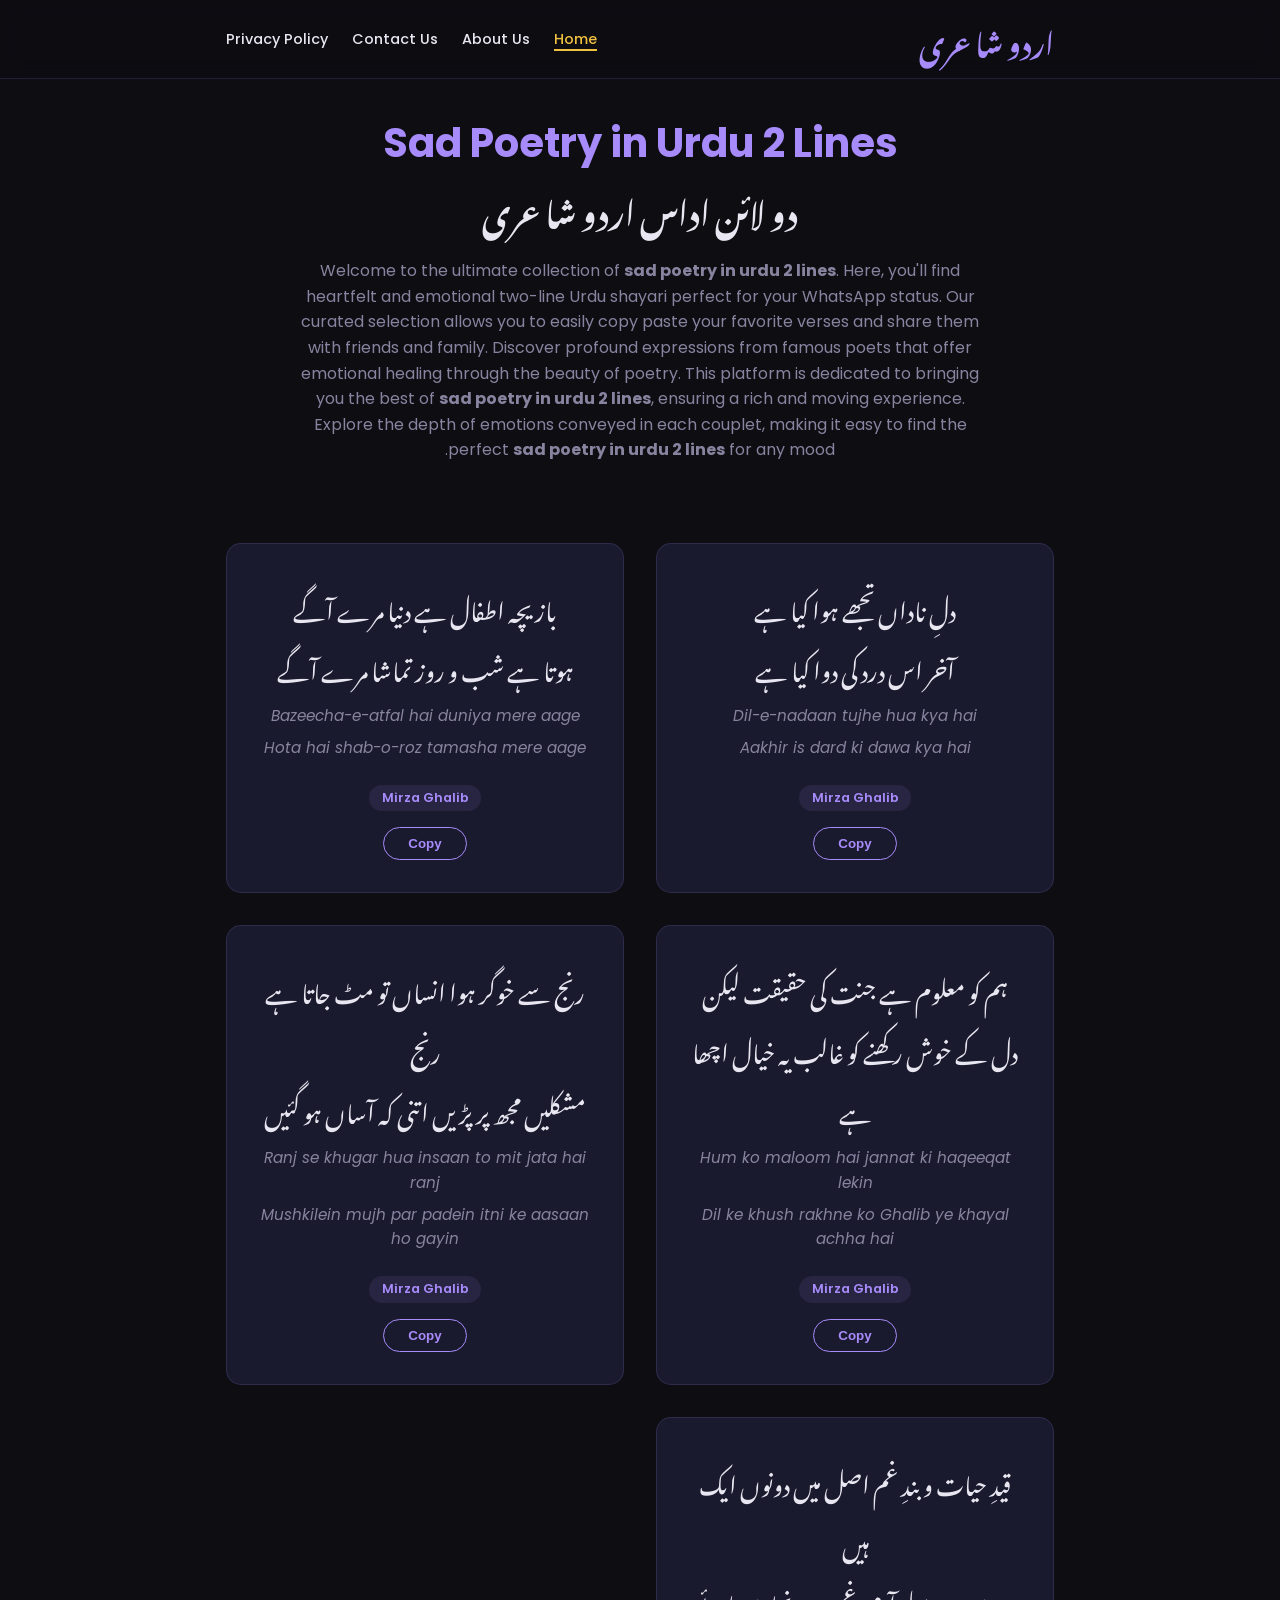
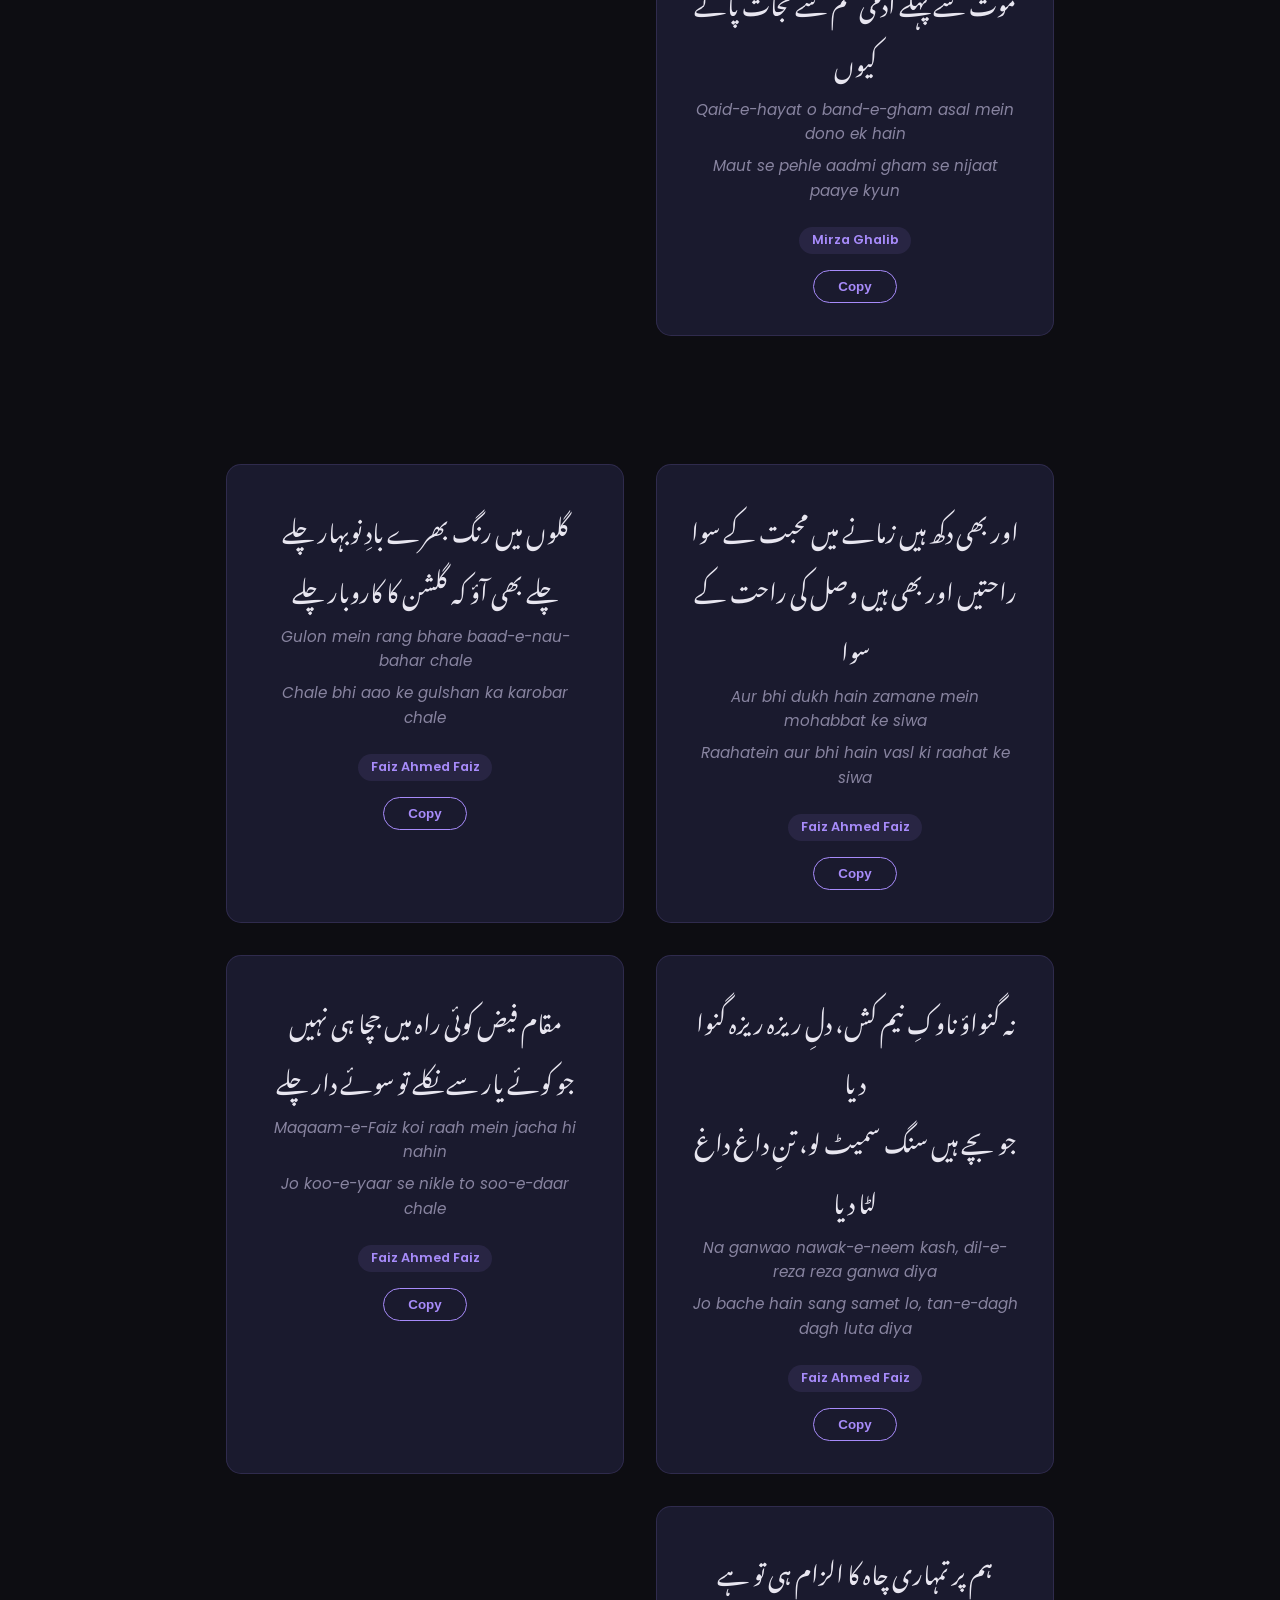
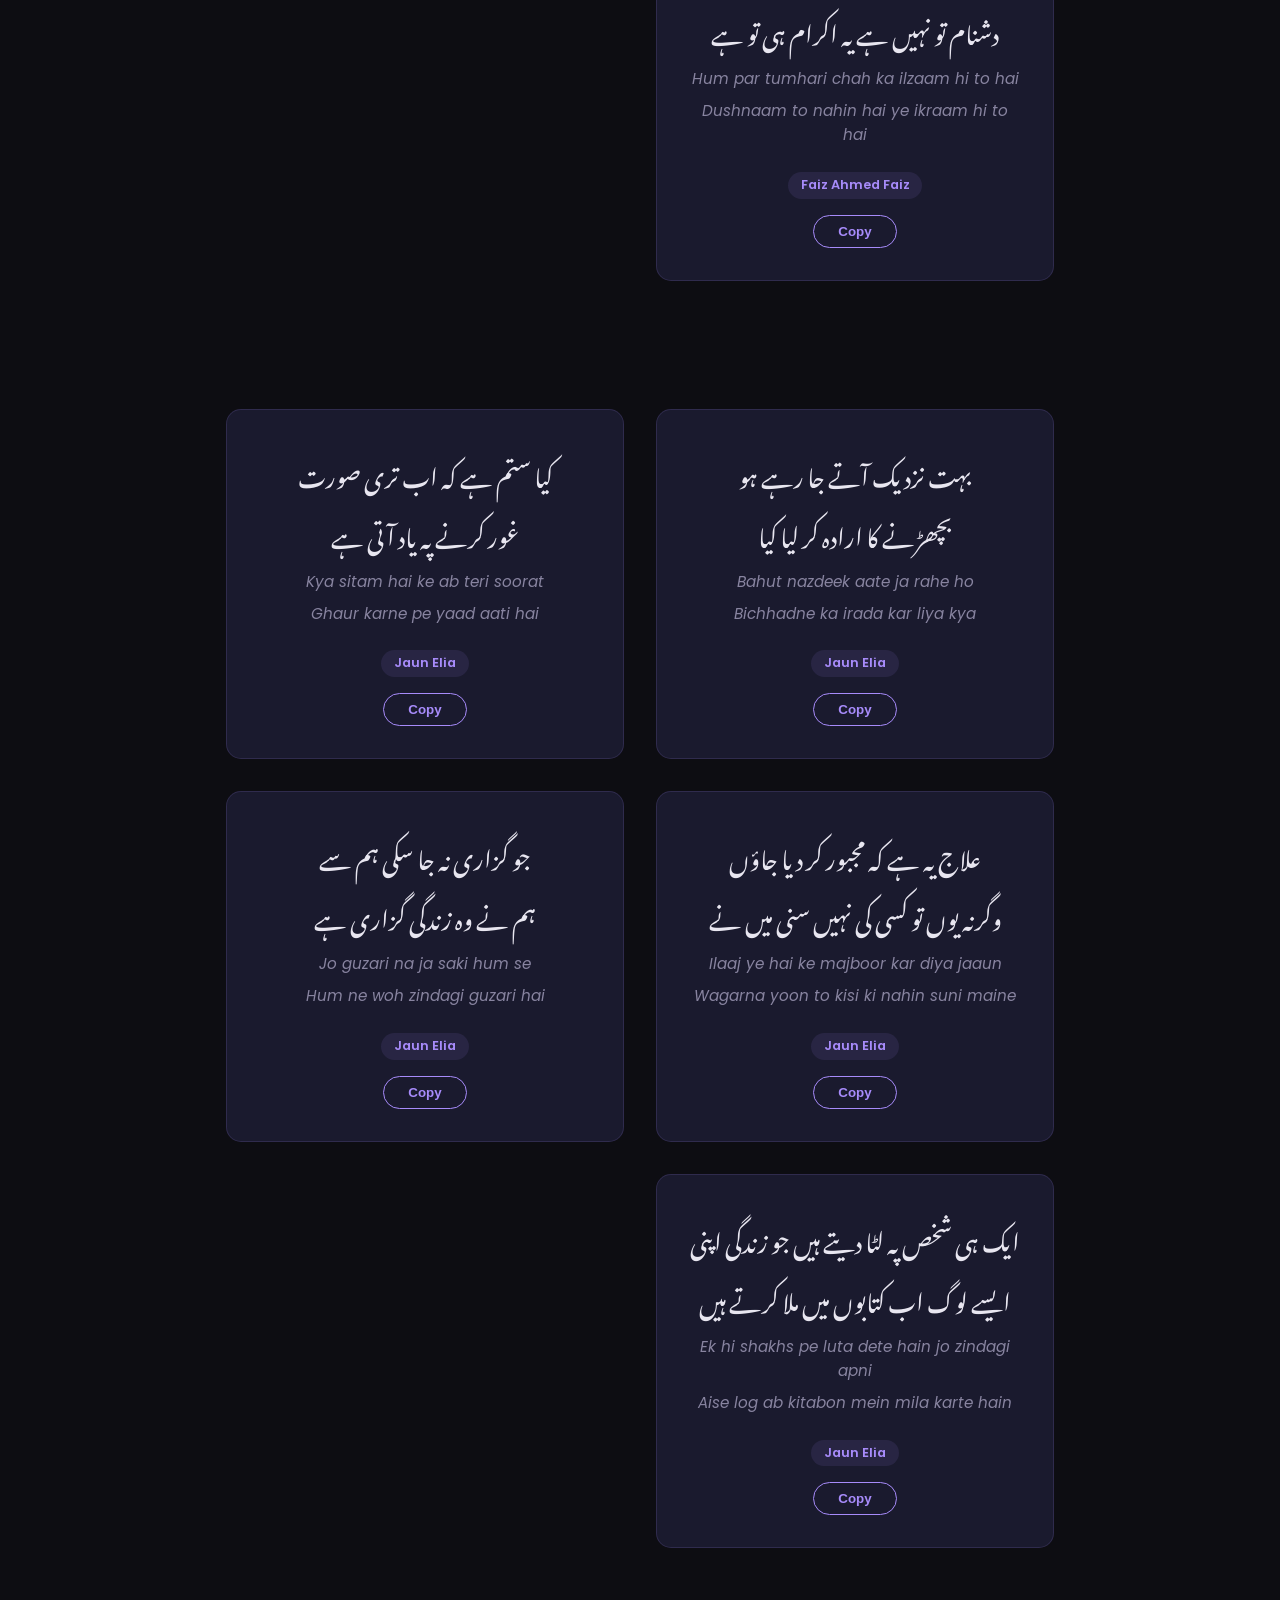
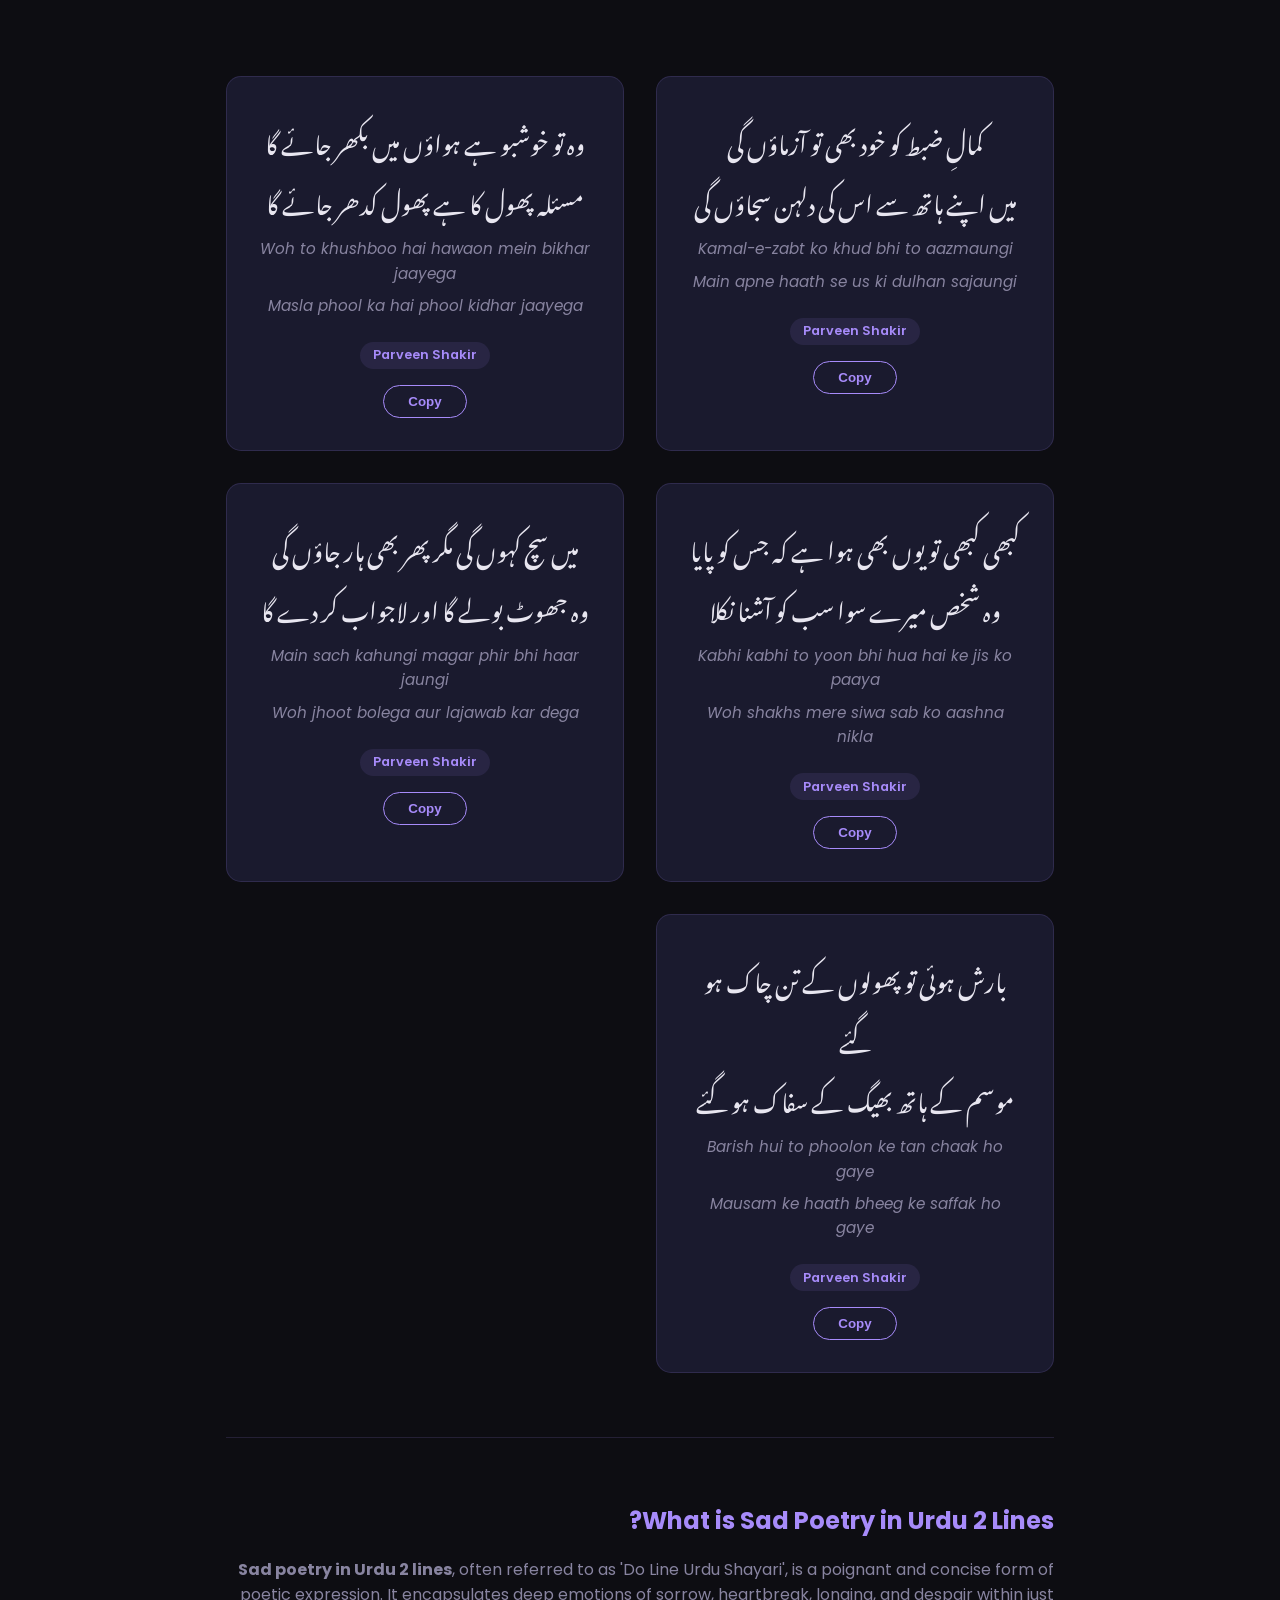
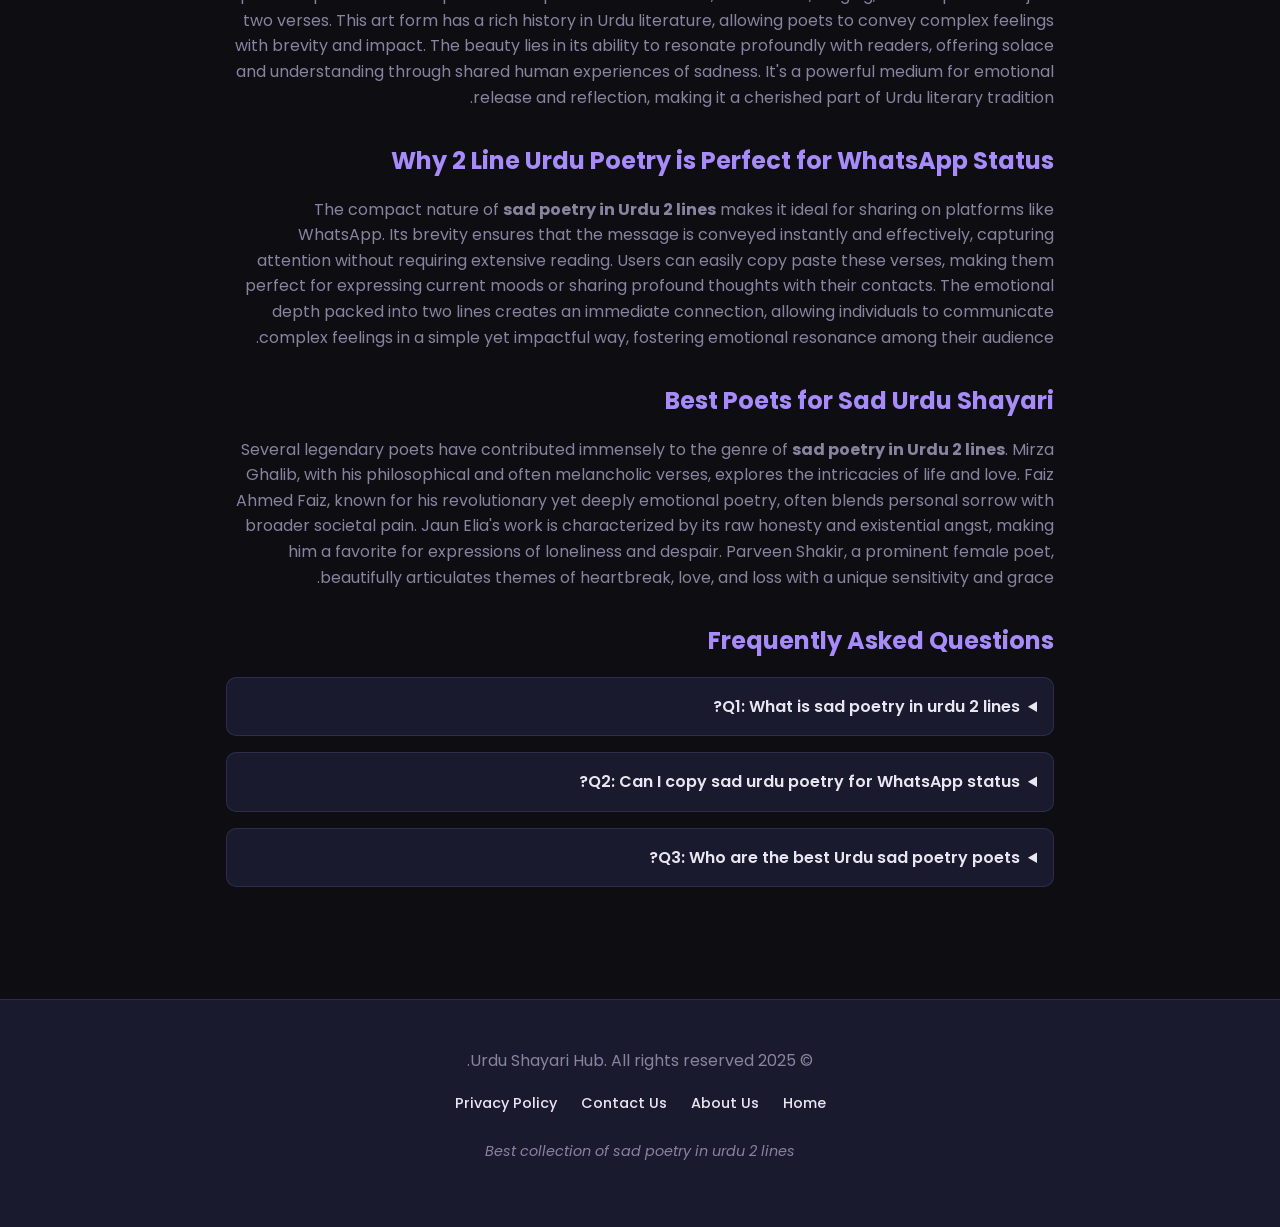
==== index.html @ f1ba4047 "Update index.html" ====
<!DOCTYPE html>
<html lang="ur" dir="rtl">
<head>
    <meta charset="UTF-8">
    <meta name="viewport" content="width=device-width, initial-scale=1.0">
    <title>Sad Poetry in Urdu 2 Lines | دو لائن اداس اردو شاعری 2026</title>
    <meta name="description" content="Best sad poetry in urdu 2 lines. Dil ko chone wali 2 line urdu shayari — copy karo aur WhatsApp status pe lagao. Roman Urdu bhi available.">
    <meta name="keywords" content="sad poetry in urdu 2 lines, 2 line sad urdu poetry, sad urdu shayari, urdu sad poetry copy paste, sad poetry urdu text">
    <link rel="canonical" href="https://sadpoetryinurdu2lines.github.io/">
    <meta name="robots" content="index, follow">

    <!-- Open Graph Tags -->
    <meta property="og:title" content="Sad Poetry in Urdu 2 Lines | دو لائن اداس اردو شاعری 2026">
    <meta property="og:description" content="Best sad poetry in urdu 2 lines. Dil ko chone wali 2 line urdu shayari — copy karo aur WhatsApp status pe lagao. Roman Urdu bhi available.">
    <meta property="og:type" content="website">
    <meta property="og:url" content="https://sadpoetryinurdu2lines.github.io/">
    <meta property="og:locale" content="ur_PK">

    <!-- Google Fonts -->
    <link rel="preconnect" href="https://fonts.googleapis.com">
    <link rel="preconnect" href="https://fonts.gstatic.com" crossorigin>
    <link href="https://fonts.googleapis.com/css2?family=Noto+Nastaliq+Urdu:wght@400;700&family=Poppins:wght@300;400;600&display=swap" rel="stylesheet">

    <!-- Adsterra Popunder Ad -->
    <script src="https://ownerproductionsairport.com/0c/6a/b3/0c6ab31d66d612d7e5dce0b6719af2a0.js"></script>

    <!-- Schema (JSON-LD) -->
    <script type="application/ld+json">
    {
      "@context": "https://schema.org",
      "@graph": [
        {
          "@type": "WebPage",
          "name": "Sad Poetry in Urdu 2 Lines",
          "url": "https://sadpoetryinurdu2lines.github.io/",
          "inLanguage": "ur-PK",
          "description": "Best sad poetry in urdu 2 lines. Dil ko chone wali 2 line urdu shayari — copy karo aur WhatsApp status pe lagao. Roman Urdu bhi available."
        },
        {
          "@type": "Article",
          "headline": "Sad Poetry in Urdu 2 Lines — Best Collection 2026",
          "url": "https://sadpoetryinurdu2lines.github.io/",
          "inLanguage": "ur-PK",
          "author": { "@type": "Person", "name": "Urdu Shayari Hub" },
          "publisher": { "@type": "Organization", "name": "Urdu Shayari Hub" },
          "datePublished": "2026-03-03",
          "dateModified": "2026-04-04"
        },
        {
          "@type": "BreadcrumbList",
          "itemListElement": [
            {
              "@type": "ListItem",
              "position": 1,
              "name": "Home",
              "item": "https://sadpoetryinurdu2lines.github.io/"
            }
          ]
        },
        {
          "@type": "FAQPage",
          "mainEntity": [
            {
              "@type": "Question",
              "name": "What is sad poetry in urdu 2 lines?",
              "acceptedAnswer": {
                "@type": "Answer",
                "text": "Sad poetry in urdu 2 lines, also called 2 line shayari, is a short couplet that expresses deep emotions of heartbreak, loneliness, and loss in just two poetic lines."
              }
            },
            {
              "@type": "Question",
              "name": "Can I copy sad urdu poetry for WhatsApp status?",
              "acceptedAnswer": {
                "@type": "Answer",
                "text": "Yes, all sad poetry in urdu 2 lines on this page has a copy button. Click copy and paste directly to your WhatsApp status or Instagram caption."
              }
            },
            {
              "@type": "Question",
              "name": "Who are the best Urdu sad poetry poets?",
              "acceptedAnswer": {
                "@type": "Answer",
                "text": "The best poets for sad poetry in urdu 2 lines include Mirza Ghalib, Faiz Ahmed Faiz, Jaun Elia, and Parveen Shakir."
              }
            }
          ]
        },
        {
          "@type": "SpeakableSpecification",
          "cssSelector": ["h1", ".seo-article"]
        }
      ]
    }
    </script>

    <link rel="stylesheet" href="style.css">
</head>
<body>
    <header class="sticky-header">
        <nav>
            <div class="logo">اردو شاعری</div>
            <ul>
                <li><a href="#home" class="nav-link active" data-section="home">Home</a></li>
                <li><a href="#about" class="nav-link" data-section="about">About Us</a></li>
                <li><a href="#contact" class="nav-link" data-section="contact">Contact Us</a></li>
                <li><a href="#privacy" class="nav-link" data-section="privacy">Privacy Policy</a></li>
            </ul>
        </nav>
    </header>

    <main>
        <section id="home" class="content-section">
            <div class="hero">
                <h1>Sad Poetry in Urdu 2 Lines</h1>
                <h2>دو لائن اداس اردو شاعری</h2>
                <p>Welcome to the ultimate collection of <strong>sad poetry in urdu 2 lines</strong>. Here, you'll find heartfelt and emotional two-line Urdu shayari perfect for your WhatsApp status. Our curated selection allows you to easily copy paste your favorite verses and share them with friends and family. Discover profound expressions from famous poets that offer emotional healing through the beauty of poetry. This platform is dedicated to bringing you the best of <strong>sad poetry in urdu 2 lines</strong>, ensuring a rich and moving experience. Explore the depth of emotions conveyed in each couplet, making it easy to find the perfect <strong>sad poetry in urdu 2 lines</strong> for any mood.</p>
            </div>

            <!-- Ad 2: Header Banner -->
            <div class="ad-container header-banner-ad">
                <script>
                  atOptions = {
                    'key' : '6d5fc2bb86a2405e48f209077365fea6',
                    'format' : 'iframe',
                    'height' : 90,
                    'width' : 728,
                    'params' : {}
                  };
                </script>
                <script src="https://ownerproductionsairport.com/6d5fc2bb86a2405e48f209077365fea6/invoke.js"></script>
            </div>

            <div class="poetry-grid">
                <!-- Poetry Card 1 -->
                <div class="poetry-card" role="img" aria-label="sad poetry in urdu 2 lines by Mirza Ghalib">
                    <p class="urdu-text">دلِ ناداں تجھے ہوا کیا ہے</p>
                    <p class="urdu-text">آخر اس درد کی دوا کیا ہے</p>
                    <p class="roman-urdu">Dil-e-nadaan tujhe hua kya hai</p>
                    <p class="roman-urdu">Aakhir is dard ki dawa kya hai</p>
                    <span class="poet-badge">Mirza Ghalib</span>
                    <button class="copy-btn">Copy</button>
                </div>
                <!-- Poetry Card 2 -->
                <div class="poetry-card" role="img" aria-label="sad poetry in urdu 2 lines by Mirza Ghalib">
                    <p class="urdu-text">بازیچہ اطفال ہے دنیا مرے آگے</p>
                    <p class="urdu-text">ہوتا ہے شب و روز تماشا مرے آگے</p>
                    <p class="roman-urdu">Bazeecha-e-atfal hai duniya mere aage</p>
                    <p class="roman-urdu">Hota hai shab-o-roz tamasha mere aage</p>
                    <span class="poet-badge">Mirza Ghalib</span>
                    <button class="copy-btn">Copy</button>
                </div>
                <!-- Poetry Card 3 -->
                <div class="poetry-card" role="img" aria-label="sad poetry in urdu 2 lines by Mirza Ghalib">
                    <p class="urdu-text">ہم کو معلوم ہے جنت کی حقیقت لیکن</p>
                    <p class="urdu-text">دل کے خوش رکھنے کو غالب یہ خیال اچھا ہے</p>
                    <p class="roman-urdu">Hum ko maloom hai jannat ki haqeeqat lekin</p>
                    <p class="roman-urdu">Dil ke khush rakhne ko Ghalib ye khayal achha hai</p>
                    <span class="poet-badge">Mirza Ghalib</span>
                    <button class="copy-btn">Copy</button>
                </div>
                <!-- Poetry Card 4 -->
                <div class="poetry-card" role="img" aria-label="sad poetry in urdu 2 lines by Mirza Ghalib">
                    <p class="urdu-text">رنج سے خوگر ہوا انساں تو مٹ جاتا ہے رنج</p>
                    <p class="urdu-text">مشکلیں مجھ پر پڑیں اتنی کہ آساں ہو گئیں</p>
                    <p class="roman-urdu">Ranj se khugar hua insaan to mit jata hai ranj</p>
                    <p class="roman-urdu">Mushkilein mujh par padein itni ke aasaan ho gayin</p>
                    <span class="poet-badge">Mirza Ghalib</span>
                    <button class="copy-btn">Copy</button>
                </div>
                <!-- Poetry Card 5 -->
                <div class="poetry-card" role="img" aria-label="sad poetry in urdu 2 lines by Mirza Ghalib">
                    <p class="urdu-text">قیدِ حیات و بندِ غم اصل میں دونوں ایک ہیں</p>
                    <p class="urdu-text">موت سے پہلے آدمی غم سے نجات پائے کیوں</p>
                    <p class="roman-urdu">Qaid-e-hayat o band-e-gham asal mein dono ek hain</p>
                    <p class="roman-urdu">Maut se pehle aadmi gham se nijaat paaye kyun</p>
                    <span class="poet-badge">Mirza Ghalib</span>
                    <button class="copy-btn">Copy</button>
                </div>

                <!-- Ad 4: In-content Ad after card 5 -->
                <div class="ad-container in-content-ad">
                    <script>
                      atOptions = {
                        'key' : '1b4d620c3fc6e922c60f64d3efe6910f',
                        'format' : 'iframe',
                        'height' : 250,
                        'width' : 300,
                        'params' : {}
                      };
                    </script>
                    <script src="https://ownerproductionsairport.com/1b4d620c3fc6e922c60f64d3efe6910f/invoke.js"></script>
                </div>

                <!-- Poetry Card 6 -->
                <div class="poetry-card" role="img" aria-label="sad poetry in urdu 2 lines by Faiz Ahmed Faiz">
                    <p class="urdu-text">اور بھی دکھ ہیں زمانے میں محبت کے سوا</p>
                    <p class="urdu-text">راحتیں اور بھی ہیں وصل کی راحت کے سوا</p>
                    <p class="roman-urdu">Aur bhi dukh hain zamane mein mohabbat ke siwa</p>
                    <p class="roman-urdu">Raahatein aur bhi hain vasl ki raahat ke siwa</p>
                    <span class="poet-badge">Faiz Ahmed Faiz</span>
                    <button class="copy-btn">Copy</button>
                </div>
                <!-- Poetry Card 7 -->
                <div class="poetry-card" role="img" aria-label="sad poetry in urdu 2 lines by Faiz Ahmed Faiz">
                    <p class="urdu-text">گلوں میں رنگ بھرے بادِ نوبہار چلے</p>
                    <p class="urdu-text">چلے بھی آؤ کہ گلشن کا کاروبار چلے</p>
                    <p class="roman-urdu">Gulon mein rang bhare baad-e-nau-bahar chale</p>
                    <p class="roman-urdu">Chale bhi aao ke gulshan ka karobar chale</p>
                    <span class="poet-badge">Faiz Ahmed Faiz</span>
                    <button class="copy-btn">Copy</button>
                </div>
                <!-- Poetry Card 8 -->
                <div class="poetry-card" role="img" aria-label="sad poetry in urdu 2 lines by Faiz Ahmed Faiz">
                    <p class="urdu-text">نہ گنواؤ ناوکِ نیم کش، دلِ ریزہ ریزہ گنوا دیا</p>
                    <p class="urdu-text">جو بچے ہیں سنگ سمیٹ لو، تنِ داغ داغ لٹا دیا</p>
                    <p class="roman-urdu">Na ganwao nawak-e-neem kash, dil-e-reza reza ganwa diya</p>
                    <p class="roman-urdu">Jo bache hain sang samet lo, tan-e-dagh dagh luta diya</p>
                    <span class="poet-badge">Faiz Ahmed Faiz</span>
                    <button class="copy-btn">Copy</button>
                </div>
                <!-- Poetry Card 9 -->
                <div class="poetry-card" role="img" aria-label="sad poetry in urdu 2 lines by Faiz Ahmed Faiz">
                    <p class="urdu-text">مقام فیض کوئی راہ میں جچا ہی نہیں</p>
                    <p class="urdu-text">جو کوئے یار سے نکلے تو سوئے دار چلے</p>
                    <p class="roman-urdu">Maqaam-e-Faiz koi raah mein jacha hi nahin</p>
                    <p class="roman-urdu">Jo koo-e-yaar se nikle to soo-e-daar chale</p>
                    <span class="poet-badge">Faiz Ahmed Faiz</span>
                    <button class="copy-btn">Copy</button>
                </div>
                <!-- Poetry Card 10 -->
                <div class="poetry-card" role="img" aria-label="sad poetry in urdu 2 lines by Faiz Ahmed Faiz">
                    <p class="urdu-text">ہم پر تمہاری چاہ کا الزام ہی تو ہے</p>
                    <p class="urdu-text">دشنام تو نہیں ہے یہ اکرام ہی تو ہے</p>
                    <p class="roman-urdu">Hum par tumhari chah ka ilzaam hi to hai</p>
                    <p class="roman-urdu">Dushnaam to nahin hai ye ikraam hi to hai</p>
                    <span class="poet-badge">Faiz Ahmed Faiz</span>
                    <button class="copy-btn">Copy</button>
                </div>

                <!-- Ad 4: In-content Ad after card 10 -->
                <div class="ad-container in-content-ad">
                    <script>
                      atOptions = {
                        'key' : '1b4d620c3fc6e922c60f64d3efe6910f',
                        'format' : 'iframe',
                        'height' : 250,
                        'width' : 300,
                        'params' : {}
                      };
                    </script>
                    <script src="https://ownerproductionsairport.com/1b4d620c3fc6e922c60f64d3efe6910f/invoke.js"></script>
                </div>

                <!-- Poetry Card 11 -->
                <div class="poetry-card" role="img" aria-label="sad poetry in urdu 2 lines by Jaun Elia">
                    <p class="urdu-text">بہت نزدیک آتے جا رہے ہو</p>
                    <p class="urdu-text">بچھڑنے کا ارادہ کر لیا کیا</p>
                    <p class="roman-urdu">Bahut nazdeek aate ja rahe ho</p>
                    <p class="roman-urdu">Bichhadne ka irada kar liya kya</p>
                    <span class="poet-badge">Jaun Elia</span>
                    <button class="copy-btn">Copy</button>
                </div>
                <!-- Poetry Card 12 -->
                <div class="poetry-card" role="img" aria-label="sad poetry in urdu 2 lines by Jaun Elia">
                    <p class="urdu-text">کیا ستم ہے کہ اب تری صورت</p>
                    <p class="urdu-text">غور کرنے پہ یاد آتی ہے</p>
                    <p class="roman-urdu">Kya sitam hai ke ab teri soorat</p>
                    <p class="roman-urdu">Ghaur karne pe yaad aati hai</p>
                    <span class="poet-badge">Jaun Elia</span>
                    <button class="copy-btn">Copy</button>
                </div>
                <!-- Poetry Card 13 -->
                <div class="poetry-card" role="img" aria-label="sad poetry in urdu 2 lines by Jaun Elia">
                    <p class="urdu-text">علاج یہ ہے کہ مجبور کر دیا جاؤں</p>
                    <p class="urdu-text">وگرنہ یوں تو کسی کی نہیں سنی میں نے</p>
                    <p class="roman-urdu">Ilaaj ye hai ke majboor kar diya jaaun</p>
                    <p class="roman-urdu">Wagarna yoon to kisi ki nahin suni maine</p>
                    <span class="poet-badge">Jaun Elia</span>
                    <button class="copy-btn">Copy</button>
                </div>
                <!-- Poetry Card 14 -->
                <div class="poetry-card" role="img" aria-label="sad poetry in urdu 2 lines by Jaun Elia">
                    <p class="urdu-text">جو گزاری نہ جا سکی ہم سے</p>
                    <p class="urdu-text">ہم نے وہ زندگی گزاری ہے</p>
                    <p class="roman-urdu">Jo guzari na ja saki hum se</p>
                    <p class="roman-urdu">Hum ne woh zindagi guzari hai</p>
                    <span class="poet-badge">Jaun Elia</span>
                    <button class="copy-btn">Copy</button>
                </div>
                <!-- Poetry Card 15 -->
                <div class="poetry-card" role="img" aria-label="sad poetry in urdu 2 lines by Jaun Elia">
                    <p class="urdu-text">ایک ہی شخص پہ لٹا دیتے ہیں جو زندگی اپنی</p>
                    <p class="urdu-text">ایسے لوگ اب کتابوں میں ملا کرتے ہیں</p>
                    <p class="roman-urdu">Ek hi shakhs pe luta dete hain jo zindagi apni</p>
                    <p class="roman-urdu">Aise log ab kitabon mein mila karte hain</p>
                    <span class="poet-badge">Jaun Elia</span>
                    <button class="copy-btn">Copy</button>
                </div>

                <!-- Ad 4: In-content Ad after card 15 -->
                <div class="ad-container in-content-ad">
                    <script>
                      atOptions = {
                        'key' : '1b4d620c3fc6e922c60f64d3efe6910f',
                        'format' : 'iframe',
                        'height' : 250,
                        'width' : 300,
                        'params' : {}
                      };
                    </script>
                    <script src="https://ownerproductionsairport.com/1b4d620c3fc6e922c60f64d3efe6910f/invoke.js"></script>
                </div>

                <!-- Poetry Card 16 -->
                <div class="poetry-card" role="img" aria-label="sad poetry in urdu 2 lines by Parveen Shakir">
                    <p class="urdu-text">کمالِ ضبط کو خود بھی تو آزماؤں گی</p>
                    <p class="urdu-text">میں اپنے ہاتھ سے اس کی دلہن سجاؤں گی</p>
                    <p class="roman-urdu">Kamal-e-zabt ko khud bhi to aazmaungi</p>
                    <p class="roman-urdu">Main apne haath se us ki dulhan sajaungi</p>
                    <span class="poet-badge">Parveen Shakir</span>
                    <button class="copy-btn">Copy</button>
                </div>
                <!-- Poetry Card 17 -->
                <div class="poetry-card" role="img" aria-label="sad poetry in urdu 2 lines by Parveen Shakir">
                    <p class="urdu-text">وہ تو خوشبو ہے ہواؤں میں بکھر جائے گا</p>
                    <p class="urdu-text">مسئلہ پھول کا ہے پھول کدھر جائے گا</p>
                    <p class="roman-urdu">Woh to khushboo hai hawaon mein bikhar jaayega</p>
                    <p class="roman-urdu">Masla phool ka hai phool kidhar jaayega</p>
                    <span class="poet-badge">Parveen Shakir</span>
                    <button class="copy-btn">Copy</button>
                </div>
                <!-- Poetry Card 18 -->
                <div class="poetry-card" role="img" aria-label="sad poetry in urdu 2 lines by Parveen Shakir">
                    <p class="urdu-text">کبھی کبھی تو یوں بھی ہوا ہے کہ جس کو پایا</p>
                    <p class="urdu-text">وہ شخص میرے سوا سب کو آشنا نکلا</p>
                    <p class="roman-urdu">Kabhi kabhi to yoon bhi hua hai ke jis ko paaya</p>
                    <p class="roman-urdu">Woh shakhs mere siwa sab ko aashna nikla</p>
                    <span class="poet-badge">Parveen Shakir</span>
                    <button class="copy-btn">Copy</button>
                </div>
                <!-- Poetry Card 19 -->
                <div class="poetry-card" role="img" aria-label="sad poetry in urdu 2 lines by Parveen Shakir">
                    <p class="urdu-text">میں سچ کہوں گی مگر پھر بھی ہار جاؤں گی</p>
                    <p class="urdu-text">وہ جھوٹ بولے گا اور لاجواب کر دے گا</p>
                    <p class="roman-urdu">Main sach kahungi magar phir bhi haar jaungi</p>
                    <p class="roman-urdu">Woh jhoot bolega aur lajawab kar dega</p>
                    <span class="poet-badge">Parveen Shakir</span>
                    <button class="copy-btn">Copy</button>
                </div>
                <!-- Poetry Card 20 -->
                <div class="poetry-card" role="img" aria-label="sad poetry in urdu 2 lines by Parveen Shakir">
                    <p class="urdu-text">بارش ہوئی تو پھولوں کے تن چاک ہو گئے</p>
                    <p class="urdu-text">موسم کے ہاتھ بھیگ کے سفاک ہو گئے</p>
                    <p class="roman-urdu">Barish hui to phoolon ke tan chaak ho gaye</p>
                    <p class="roman-urdu">Mausam ke haath bheeg ke saffak ho gaye</p>
                    <span class="poet-badge">Parveen Shakir</span>
                    <button class="copy-btn">Copy</button>
                </div>
            </div>

            <div class="seo-article">
                <h2>What is Sad Poetry in Urdu 2 Lines?</h2>
                <p><strong>Sad poetry in Urdu 2 lines</strong>, often referred to as 'Do Line Urdu Shayari', is a poignant and concise form of poetic expression. It encapsulates deep emotions of sorrow, heartbreak, longing, and despair within just two verses. This art form has a rich history in Urdu literature, allowing poets to convey complex feelings with brevity and impact. The beauty lies in its ability to resonate profoundly with readers, offering solace and understanding through shared human experiences of sadness. It's a powerful medium for emotional release and reflection, making it a cherished part of Urdu literary tradition.</p>

                <h2>Why 2 Line Urdu Poetry is Perfect for WhatsApp Status</h2>
                <p>The compact nature of <strong>sad poetry in Urdu 2 lines</strong> makes it ideal for sharing on platforms like WhatsApp. Its brevity ensures that the message is conveyed instantly and effectively, capturing attention without requiring extensive reading. Users can easily copy paste these verses, making them perfect for expressing current moods or sharing profound thoughts with their contacts. The emotional depth packed into two lines creates an immediate connection, allowing individuals to communicate complex feelings in a simple yet impactful way, fostering emotional resonance among their audience.</p>

                <h2>Best Poets for Sad Urdu Shayari</h2>
                <p>Several legendary poets have contributed immensely to the genre of <strong>sad poetry in Urdu 2 lines</strong>. Mirza Ghalib, with his philosophical and often melancholic verses, explores the intricacies of life and love. Faiz Ahmed Faiz, known for his revolutionary yet deeply emotional poetry, often blends personal sorrow with broader societal pain. Jaun Elia's work is characterized by its raw honesty and existential angst, making him a favorite for expressions of loneliness and despair. Parveen Shakir, a prominent female poet, beautifully articulates themes of heartbreak, love, and loss with a unique sensitivity and grace.</p>

                <h2>Frequently Asked Questions</h2>
                <div class="faq-accordion">
                    <details>
                        <summary>Q1: What is sad poetry in urdu 2 lines?</summary>
                        <p>A1: Sad poetry in urdu 2 lines, also called 2 line shayari, is a short couplet that expresses deep emotions of heartbreak, loneliness, and loss in just two poetic lines.</p>
                    </details>
                    <details>
                        <summary>Q2: Can I copy sad urdu poetry for WhatsApp status?</summary>
                        <p>A2: Yes, all sad poetry in urdu 2 lines on this page has a copy button. Click copy and paste directly to your WhatsApp status or Instagram caption.</p>
                    </details>
                    <details>
                        <summary>Q3: Who are the best Urdu sad poetry poets?</summary>
                        <p>A3: The best poets for sad poetry in urdu 2 lines include Mirza Ghalib, Faiz Ahmed Faiz, Jaun Elia, and Parveen Shakir.</p>
                    </details>
                </div>
            </div>
        </section>

        <section id="about" class="content-section hidden">
            <h2>About Us</h2>
            <p>Welcome to Urdu Shayari Hub — your dedicated platform for the finest sad poetry in urdu 2 lines. We are passionate about preserving and sharing the beauty of Urdu poetry with the world. Our collection features authentic shers from legendary poets like Mirza Ghalib, Faiz Ahmed Faiz, Jaun Elia, and Parveen Shakir. Whether you are looking for WhatsApp status poetry, emotional shayari, or simply want to connect with the depth of Urdu literature — you are in the right place. Updated regularly with new sad poetry in urdu 2 lines for our readers.</p>
        </section>

        <section id="contact" class="content-section hidden">
            <h2>Get in Touch</h2>
            <p>We love hearing from poetry lovers! Email us at: <a href="mailto:muhammadgullsher0786@gmail.com">muhammadgullsher0786@gmail.com</a></p>
            <p>For poetry submissions, collaborations, or feedback — reach out anytime. We read every message.</p>
            <p>Follow us on social media for daily sad poetry in urdu 2 lines updates.</p>
            <form class="contact-form">
                <div class="form-group">
                    <label for="name">Name:</label>
                    <input type="text" id="name" name="name" required>
                </div>
                <div class="form-group">
                    <label for="email">Email:</label>
                    <input type="email" id="email" name="email" required>
                </div>
                <div class="form-group">
                    <label for="message">Message:</label>
                    <textarea id="message" name="message" rows="5" required></textarea>
                </div>
                <button type="submit">Submit</button>
            </form>
        </section>

        <section id="privacy" class="content-section hidden">
            <h2>Privacy Policy — Urdu Shayari Hub</h2>
            <p>Last updated: January 2025</p>
            <p>This website (sadpoetryinurdu2lines.github.io) uses Adsterra advertising network. Adsterra may use cookies and tracking technologies to show relevant ads.</p>
            <p><strong>Data We Collect:</strong> We do not collect personal data directly. Third-party ads (Adsterra) may collect anonymous browsing data for ad targeting purposes.</p>
            <p><strong>Cookies:</strong> This site uses third-party cookies from Adsterra advertising network. You can disable cookies in your browser settings.</p>
            <p><strong>External Links:</strong> We are not responsible for privacy practices of external websites.</p>
            <p><strong>Contact:</strong> <a href="mailto:muhammadgullsher0786@gmail.com">muhammadgullsher0786@gmail.com</a></p>
        </section>
    </main>

    <footer>
        <div class="footer-content">
            <p>&copy; 2025 Urdu Shayari Hub. All rights reserved.</p>
            <ul>
                <li><a href="#home" class="nav-link" data-section="home">Home</a></li>
                <li><a href="#about" class="nav-link" data-section="about">About Us</a></li>
                <li><a href="#contact" class="nav-link" data-section="contact">Contact Us</a></li>
                <li><a href="#privacy" class="nav-link" data-section="privacy">Privacy Policy</a></li>
            </ul>
            <p class="tagline">Best collection of sad poetry in urdu 2 lines</p>
        </div>
        
    </footer>

    <script src="script.js"></script>
</body>
</html>
---- style.css ----
:root {
    --bg-primary: #0d0d12;
    --bg-card: #1a1a2e;
    --bg-header: rgba(13, 13, 18, 0.92);
    --accent-purple: #a78bfa;
    --accent-gold: #f0c040;
    --text-primary: #e8e6f0;
    --text-muted: #8884a0;
    --border: rgba(167, 139, 250, 0.15);
    --max-width: 860px;
}

* {
    margin: 0;
    padding: 0;
    box-sizing: border-box;
}

html {
    scroll-behavior: smooth;
}

body {
    background-color: var(--bg-primary);
    color: var(--text-primary);
    font-family: 'Poppins', sans-serif;
    line-height: 1.6;
    overflow-x: hidden;
}

/* Typography */
.urdu-text {
    font-family: 'Noto Nastaliq Urdu', serif;
    font-size: 1.5rem;
    line-height: 2.5;
    text-align: center;
    direction: rtl;
}

.roman-urdu {
    font-style: italic;
    color: var(--text-muted);
    text-align: center;
    margin-top: 0.5rem;
    font-size: 0.95rem;
}

/* Layout */
main {
    max-width: var(--max-width);
    margin: 0 auto;
    padding: 2rem 1rem;
}

.content-section {
    display: block;
    animation: fadeIn 0.5s ease-in-out;
}

.hidden {
    display: none;
}

@keyframes fadeIn {
    from { opacity: 0; transform: translateY(10px); }
    to { opacity: 1; transform: translateY(0); }
}

/* Header */
.sticky-header {
    position: sticky;
    top: 0;
    z-index: 1000;
    background-color: var(--bg-header);
    backdrop-filter: blur(10px);
    border-bottom: 1px solid var(--border);
    padding: 1rem 0;
}

.sticky-header nav {
    max-width: var(--max-width);
    margin: 0 auto;
    display: flex;
    justify-content: space-between;
    align-items: center;
    padding: 0 1rem;
}

.logo {
    font-family: 'Noto Nastaliq Urdu', serif;
    font-size: 1.8rem;
    color: var(--accent-purple);
    font-weight: bold;
}

.sticky-header ul {
    display: flex;
    list-style: none;
    gap: 1.5rem;
}

.nav-link {
    text-decoration: none;
    color: var(--text-primary);
    font-weight: 500;
    transition: color 0.3s;
    font-size: 0.9rem;
}

.nav-link:hover, .nav-link.active {
    color: var(--accent-gold);
}

.nav-link.active {
    border-bottom: 2px solid var(--accent-gold);
}

/* Hero Section */
.hero {
    text-align: center;
    margin-bottom: 3rem;
}

.hero h1 {
    font-size: 2.5rem;
    margin-bottom: 0.5rem;
    color: var(--accent-purple);
}

.hero h2 {
    font-family: 'Noto Nastaliq Urdu', serif;
    font-size: 2rem;
    margin-bottom: 1.5rem;
    color: var(--text-primary);
}

.hero p {
    color: var(--text-muted);
    max-width: 700px;
    margin: 0 auto;
}

/* Poetry Grid */
.poetry-grid {
    display: grid;
    grid-template-columns: repeat(2, 1fr);
    gap: 2rem;
    margin-bottom: 3rem;
}

.poetry-card {
    background-color: var(--bg-card);
    border: 1px solid var(--border);
    border-radius: 15px;
    padding: 2rem;
    position: relative;
    transition: transform 0.3s, border-color 0.3s, box-shadow 0.3s;
    display: flex;
    flex-direction: column;
    align-items: center;
    opacity: 0; /* For animation */
}

.poetry-card.visible {
    opacity: 1;
    animation: fadeUp 0.6s ease-out forwards;
}

@keyframes fadeUp {
    from { opacity: 0; transform: translateY(30px); }
    to { opacity: 1; transform: translateY(0); }
}

.poetry-card:hover {
    transform: translateY(-5px);
    border-color: var(--accent-purple);
    box-shadow: 0 10px 20px rgba(167, 139, 250, 0.1);
}

.poet-badge {
    background-color: rgba(167, 139, 250, 0.1);
    color: var(--accent-purple);
    padding: 0.2rem 0.8rem;
    border-radius: 20px;
    font-size: 0.8rem;
    margin-top: 1.5rem;
    font-weight: 600;
}

.copy-btn {
    margin-top: 1rem;
    padding: 0.5rem 1.5rem;
    border-radius: 25px;
    border: 1px solid var(--accent-purple);
    background: transparent;
    color: var(--accent-purple);
    cursor: pointer;
    transition: all 0.3s;
    font-weight: 600;
}

.copy-btn:hover, .copy-btn.copied {
    background-color: var(--accent-purple);
    color: white;
}

/* SEO Article Section */
.seo-article {
    margin-top: 4rem;
    padding-top: 2rem;
    border-top: 1px solid var(--border);
}

.seo-article h2 {
    color: var(--accent-purple);
    margin: 2rem 0 1rem;
}

.seo-article p {
    color: var(--text-muted);
    margin-bottom: 1.5rem;
}

.faq-accordion details {
    background-color: var(--bg-card);
    border: 1px solid var(--border);
    border-radius: 10px;
    margin-bottom: 1rem;
    padding: 1rem;
}

.faq-accordion summary {
    font-weight: 600;
    cursor: pointer;
    color: var(--text-primary);
}

.faq-accordion p {
    margin-top: 1rem;
    margin-bottom: 0;
    color: var(--text-muted);
}

/* Forms */
.contact-form {
    background-color: var(--bg-card);
    padding: 2rem;
    border-radius: 15px;
    border: 1px solid var(--border);
    margin-top: 2rem;
}

.form-group {
    margin-bottom: 1.5rem;
}

.form-group label {
    display: block;
    margin-bottom: 0.5rem;
    color: var(--text-primary);
}

.form-group input, .form-group textarea {
    width: 100%;
    padding: 0.8rem;
    background-color: var(--bg-primary);
    border: 1px solid var(--border);
    border-radius: 8px;
    color: var(--text-primary);
    font-family: inherit;
}

.contact-form button {
    background-color: var(--accent-purple);
    color: white;
    border: none;
    padding: 0.8rem 2rem;
    border-radius: 8px;
    cursor: pointer;
    font-weight: 600;
    transition: opacity 0.3s;
}

.contact-form button:hover {
    opacity: 0.9;
}

/* Footer */
footer {
    background-color: var(--bg-card);
    border-top: 1px solid var(--border);
    padding: 3rem 1rem;
    margin-top: 4rem;
    text-align: center;
}

.footer-content p {
    color: var(--text-muted);
    margin-bottom: 1rem;
}

.footer-content ul {
    display: flex;
    justify-content: center;
    list-style: none;
    gap: 1.5rem;
    margin-bottom: 1.5rem;
}

.footer-content .tagline {
    font-style: italic;
    font-size: 0.9rem;
}

/* Ads Styling */
.ad-container {
    margin: 2rem auto;
    display: flex;
    justify-content: center;
    overflow: hidden;
}

.header-banner-ad {
    max-width: 728px;
}

.in-content-ad {
    grid-column: 1 / -1;
}

/* Mobile Scaling for Header Banner */
@media (max-width: 767px) {
    .header-banner-ad {
        transform: scale(0.44);
        transform-origin: top center;
        height: 40px;
    }
}

@media (max-width: 768px) {
    .poetry-grid {
        grid-template-columns: 1fr;
    }
    
    .hero h1 { font-size: 2rem; }
    .hero h2 { font-size: 1.5rem; }
    
    .sticky-header nav {
        flex-direction: column;
        gap: 1rem;
    }
}

@media (max-width: 480px) {
    .logo { font-size: 1.5rem; }
    .nav-link { font-size: 0.8rem; }
    .sticky-header ul { gap: 0.8rem; }
}
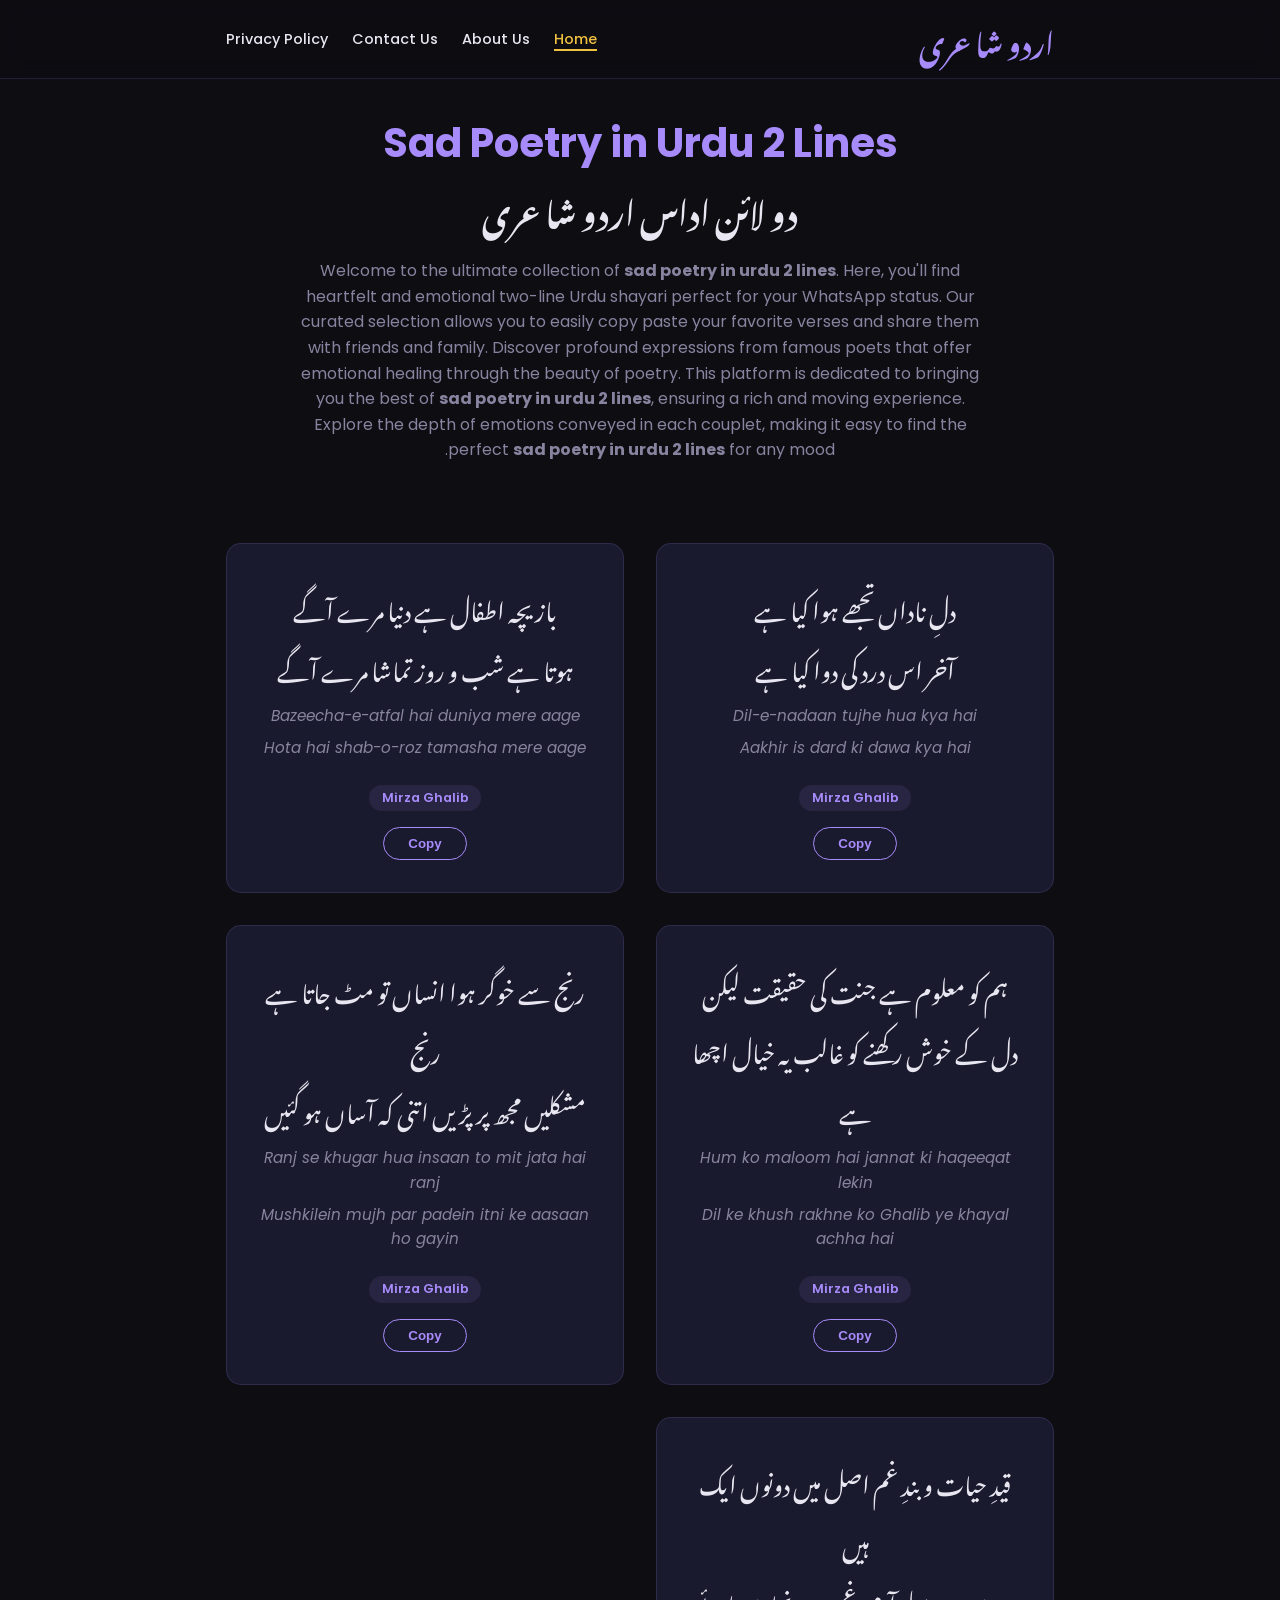
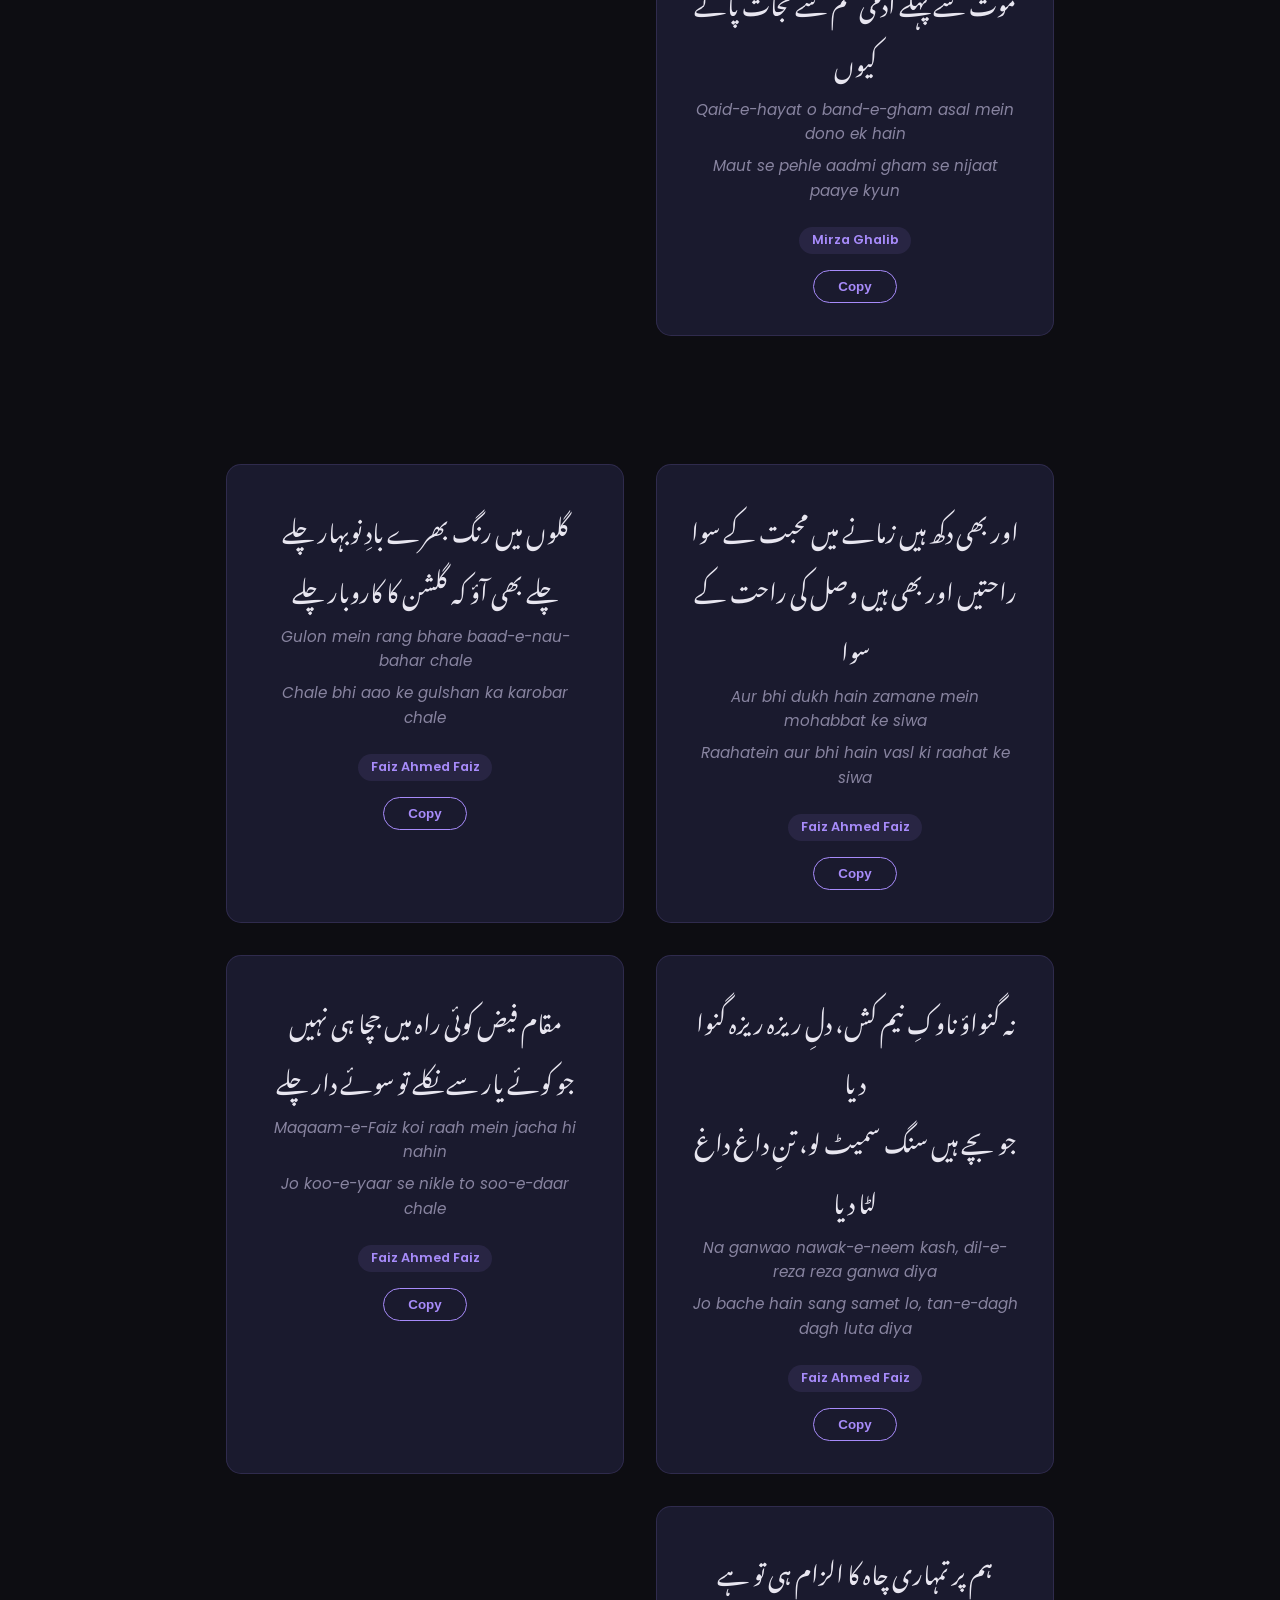
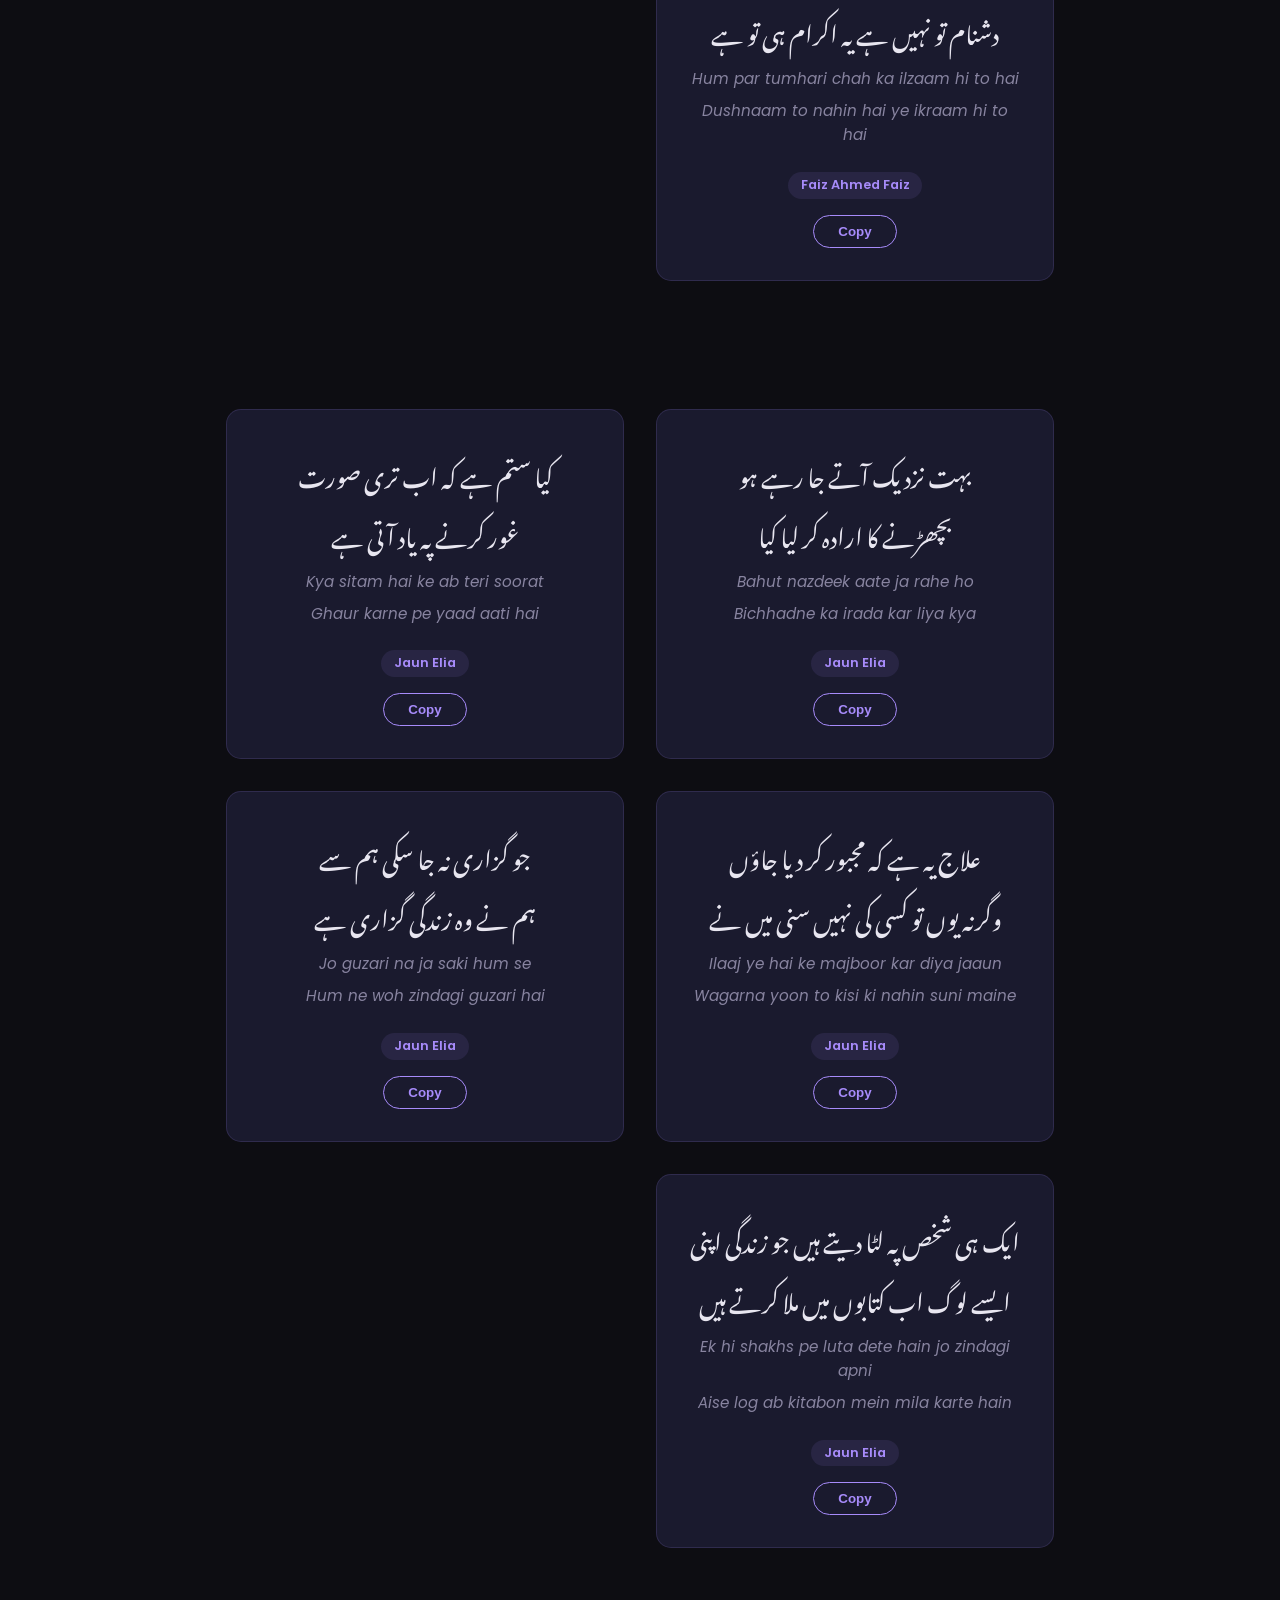
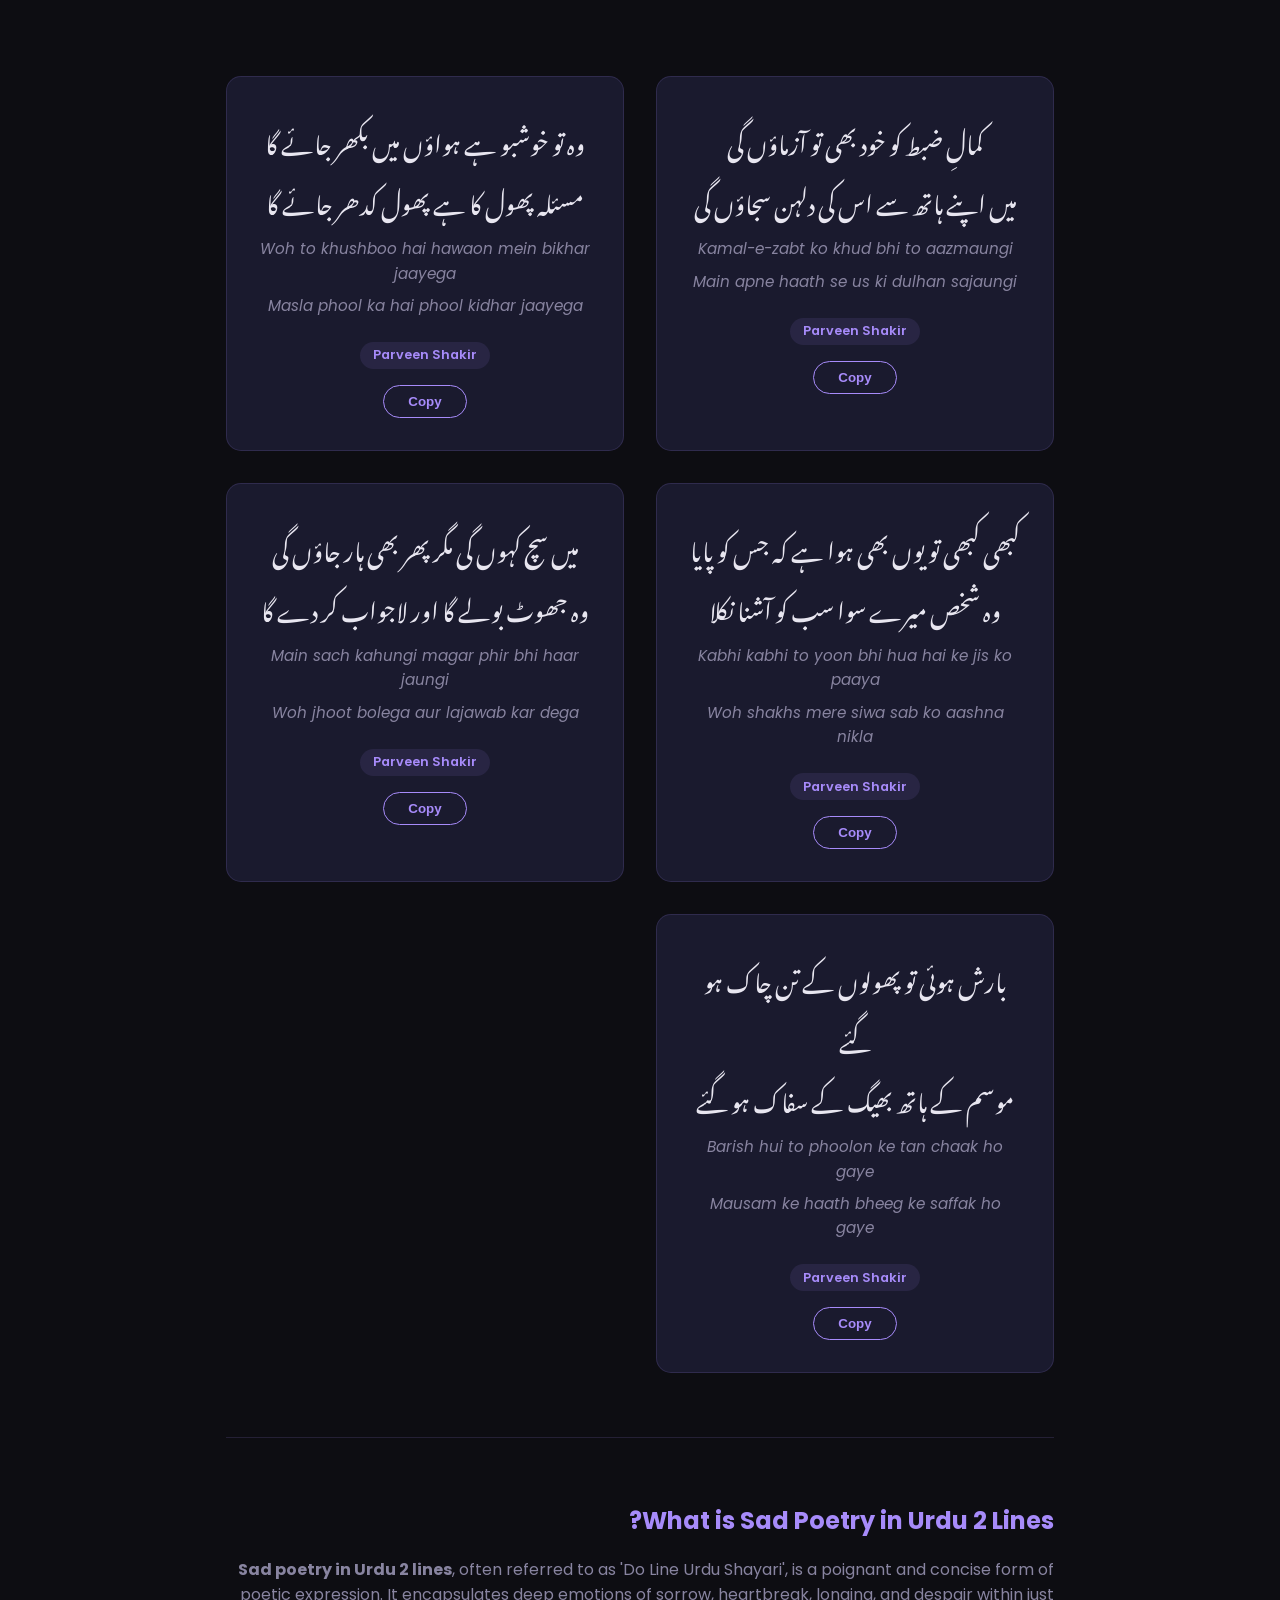
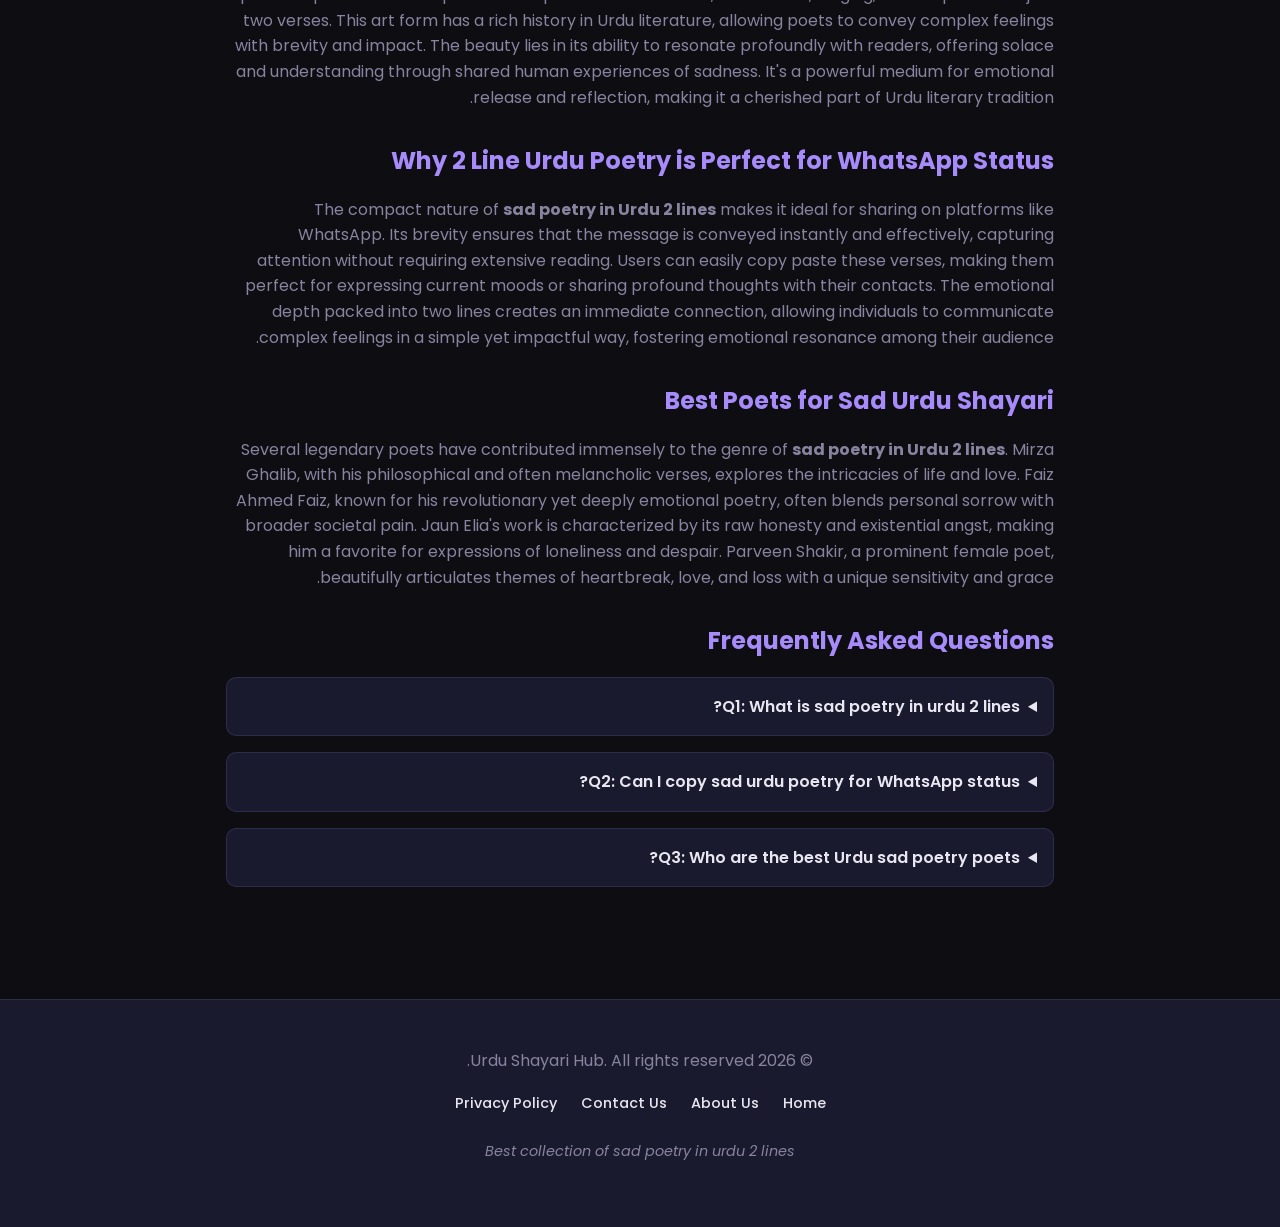
==== commit 483e1dd6: "Update index.html" ====
--- a/index.html
+++ b/index.html
@@ -43,7 +43,7 @@
           "inLanguage": "ur-PK",
           "author": { "@type": "Person", "name": "Urdu Shayari Hub" },
           "publisher": { "@type": "Organization", "name": "Urdu Shayari Hub" },
-          "datePublished": "2026-03-03",
+          "datePublished": "2026-01-01",
           "dateModified": "2026-04-04"
         },
         {
@@ -133,7 +133,7 @@
 
             <div class="poetry-grid">
                 <!-- Poetry Card 1 -->
-                <div class="poetry-card" role="img" aria-label="sad poetry in urdu 2 lines by Mirza Ghalib">
+                <div class="poetry-card" role="img" aria-label="sad poetry in urdu 2 lines by Mirza Ghalib" style="background-image: url('poetry_bg_1.jpg'); background-size: cover; background-position: center;">
                     <p class="urdu-text">دلِ ناداں تجھے ہوا کیا ہے</p>
                     <p class="urdu-text">آخر اس درد کی دوا کیا ہے</p>
                     <p class="roman-urdu">Dil-e-nadaan tujhe hua kya hai</p>
@@ -142,7 +142,7 @@
                     <button class="copy-btn">Copy</button>
                 </div>
                 <!-- Poetry Card 2 -->
-                <div class="poetry-card" role="img" aria-label="sad poetry in urdu 2 lines by Mirza Ghalib">
+                <div class="poetry-card" role="img" aria-label="sad poetry in urdu 2 lines by Mirza Ghalib" style="background-image: url('poetry_bg_2.jpg'); background-size: cover; background-position: center;">
                     <p class="urdu-text">بازیچہ اطفال ہے دنیا مرے آگے</p>
                     <p class="urdu-text">ہوتا ہے شب و روز تماشا مرے آگے</p>
                     <p class="roman-urdu">Bazeecha-e-atfal hai duniya mere aage</p>
@@ -151,7 +151,7 @@
                     <button class="copy-btn">Copy</button>
                 </div>
                 <!-- Poetry Card 3 -->
-                <div class="poetry-card" role="img" aria-label="sad poetry in urdu 2 lines by Mirza Ghalib">
+                <div class="poetry-card" role="img" aria-label="sad poetry in urdu 2 lines by Mirza Ghalib" style="background-image: url('poetry_bg_3.jpg'); background-size: cover; background-position: center;">
                     <p class="urdu-text">ہم کو معلوم ہے جنت کی حقیقت لیکن</p>
                     <p class="urdu-text">دل کے خوش رکھنے کو غالب یہ خیال اچھا ہے</p>
                     <p class="roman-urdu">Hum ko maloom hai jannat ki haqeeqat lekin</p>
@@ -160,7 +160,7 @@
                     <button class="copy-btn">Copy</button>
                 </div>
                 <!-- Poetry Card 4 -->
-                <div class="poetry-card" role="img" aria-label="sad poetry in urdu 2 lines by Mirza Ghalib">
+                <div class="poetry-card" role="img" aria-label="sad poetry in urdu 2 lines by Mirza Ghalib" style="background-image: url('poetry_bg_4.jpg'); background-size: cover; background-position: center;">
                     <p class="urdu-text">رنج سے خوگر ہوا انساں تو مٹ جاتا ہے رنج</p>
                     <p class="urdu-text">مشکلیں مجھ پر پڑیں اتنی کہ آساں ہو گئیں</p>
                     <p class="roman-urdu">Ranj se khugar hua insaan to mit jata hai ranj</p>
@@ -169,7 +169,7 @@
                     <button class="copy-btn">Copy</button>
                 </div>
                 <!-- Poetry Card 5 -->
-                <div class="poetry-card" role="img" aria-label="sad poetry in urdu 2 lines by Mirza Ghalib">
+                <div class="poetry-card" role="img" aria-label="sad poetry in urdu 2 lines by Mirza Ghalib" style="background-image: url('poetry_bg_1.jpg'); background-size: cover; background-position: center;">
                     <p class="urdu-text">قیدِ حیات و بندِ غم اصل میں دونوں ایک ہیں</p>
                     <p class="urdu-text">موت سے پہلے آدمی غم سے نجات پائے کیوں</p>
                     <p class="roman-urdu">Qaid-e-hayat o band-e-gham asal mein dono ek hain</p>
@@ -193,7 +193,7 @@
                 </div>
 
                 <!-- Poetry Card 6 -->
-                <div class="poetry-card" role="img" aria-label="sad poetry in urdu 2 lines by Faiz Ahmed Faiz">
+                <div class="poetry-card" role="img" aria-label="sad poetry in urdu 2 lines by Faiz Ahmed Faiz" style="background-image: url('poetry_bg_2.jpg'); background-size: cover; background-position: center;">
                     <p class="urdu-text">اور بھی دکھ ہیں زمانے میں محبت کے سوا</p>
                     <p class="urdu-text">راحتیں اور بھی ہیں وصل کی راحت کے سوا</p>
                     <p class="roman-urdu">Aur bhi dukh hain zamane mein mohabbat ke siwa</p>
@@ -202,7 +202,7 @@
                     <button class="copy-btn">Copy</button>
                 </div>
                 <!-- Poetry Card 7 -->
-                <div class="poetry-card" role="img" aria-label="sad poetry in urdu 2 lines by Faiz Ahmed Faiz">
+                <div class="poetry-card" role="img" aria-label="sad poetry in urdu 2 lines by Faiz Ahmed Faiz" style="background-image: url('poetry_bg_3.jpg'); background-size: cover; background-position: center;">
                     <p class="urdu-text">گلوں میں رنگ بھرے بادِ نوبہار چلے</p>
                     <p class="urdu-text">چلے بھی آؤ کہ گلشن کا کاروبار چلے</p>
                     <p class="roman-urdu">Gulon mein rang bhare baad-e-nau-bahar chale</p>
@@ -211,7 +211,7 @@
                     <button class="copy-btn">Copy</button>
                 </div>
                 <!-- Poetry Card 8 -->
-                <div class="poetry-card" role="img" aria-label="sad poetry in urdu 2 lines by Faiz Ahmed Faiz">
+                <div class="poetry-card" role="img" aria-label="sad poetry in urdu 2 lines by Faiz Ahmed Faiz" style="background-image: url('poetry_bg_4.jpg'); background-size: cover; background-position: center;">
                     <p class="urdu-text">نہ گنواؤ ناوکِ نیم کش، دلِ ریزہ ریزہ گنوا دیا</p>
                     <p class="urdu-text">جو بچے ہیں سنگ سمیٹ لو، تنِ داغ داغ لٹا دیا</p>
                     <p class="roman-urdu">Na ganwao nawak-e-neem kash, dil-e-reza reza ganwa diya</p>
@@ -220,7 +220,7 @@
                     <button class="copy-btn">Copy</button>
                 </div>
                 <!-- Poetry Card 9 -->
-                <div class="poetry-card" role="img" aria-label="sad poetry in urdu 2 lines by Faiz Ahmed Faiz">
+                <div class="poetry-card" role="img" aria-label="sad poetry in urdu 2 lines by Faiz Ahmed Faiz" style="background-image: url('poetry_bg_1.jpg'); background-size: cover; background-position: center;">
                     <p class="urdu-text">مقام فیض کوئی راہ میں جچا ہی نہیں</p>
                     <p class="urdu-text">جو کوئے یار سے نکلے تو سوئے دار چلے</p>
                     <p class="roman-urdu">Maqaam-e-Faiz koi raah mein jacha hi nahin</p>
@@ -229,7 +229,7 @@
                     <button class="copy-btn">Copy</button>
                 </div>
                 <!-- Poetry Card 10 -->
-                <div class="poetry-card" role="img" aria-label="sad poetry in urdu 2 lines by Faiz Ahmed Faiz">
+                <div class="poetry-card" role="img" aria-label="sad poetry in urdu 2 lines by Faiz Ahmed Faiz" style="background-image: url('poetry_bg_2.jpg'); background-size: cover; background-position: center;">
                     <p class="urdu-text">ہم پر تمہاری چاہ کا الزام ہی تو ہے</p>
                     <p class="urdu-text">دشنام تو نہیں ہے یہ اکرام ہی تو ہے</p>
                     <p class="roman-urdu">Hum par tumhari chah ka ilzaam hi to hai</p>
@@ -253,7 +253,7 @@
                 </div>
 
                 <!-- Poetry Card 11 -->
-                <div class="poetry-card" role="img" aria-label="sad poetry in urdu 2 lines by Jaun Elia">
+                <div class="poetry-card" role="img" aria-label="sad poetry in urdu 2 lines by Jaun Elia" style="background-image: url('poetry_bg_3.jpg'); background-size: cover; background-position: center;">
                     <p class="urdu-text">بہت نزدیک آتے جا رہے ہو</p>
                     <p class="urdu-text">بچھڑنے کا ارادہ کر لیا کیا</p>
                     <p class="roman-urdu">Bahut nazdeek aate ja rahe ho</p>
@@ -262,7 +262,7 @@
                     <button class="copy-btn">Copy</button>
                 </div>
                 <!-- Poetry Card 12 -->
-                <div class="poetry-card" role="img" aria-label="sad poetry in urdu 2 lines by Jaun Elia">
+                <div class="poetry-card" role="img" aria-label="sad poetry in urdu 2 lines by Jaun Elia" style="background-image: url('poetry_bg_4.jpg'); background-size: cover; background-position: center;">
                     <p class="urdu-text">کیا ستم ہے کہ اب تری صورت</p>
                     <p class="urdu-text">غور کرنے پہ یاد آتی ہے</p>
                     <p class="roman-urdu">Kya sitam hai ke ab teri soorat</p>
@@ -271,7 +271,7 @@
                     <button class="copy-btn">Copy</button>
                 </div>
                 <!-- Poetry Card 13 -->
-                <div class="poetry-card" role="img" aria-label="sad poetry in urdu 2 lines by Jaun Elia">
+                <div class="poetry-card" role="img" aria-label="sad poetry in urdu 2 lines by Jaun Elia" style="background-image: url('poetry_bg_1.jpg'); background-size: cover; background-position: center;">
                     <p class="urdu-text">علاج یہ ہے کہ مجبور کر دیا جاؤں</p>
                     <p class="urdu-text">وگرنہ یوں تو کسی کی نہیں سنی میں نے</p>
                     <p class="roman-urdu">Ilaaj ye hai ke majboor kar diya jaaun</p>
@@ -280,7 +280,7 @@
                     <button class="copy-btn">Copy</button>
                 </div>
                 <!-- Poetry Card 14 -->
-                <div class="poetry-card" role="img" aria-label="sad poetry in urdu 2 lines by Jaun Elia">
+                <div class="poetry-card" role="img" aria-label="sad poetry in urdu 2 lines by Jaun Elia" style="background-image: url('poetry_bg_2.jpg'); background-size: cover; background-position: center;">
                     <p class="urdu-text">جو گزاری نہ جا سکی ہم سے</p>
                     <p class="urdu-text">ہم نے وہ زندگی گزاری ہے</p>
                     <p class="roman-urdu">Jo guzari na ja saki hum se</p>
@@ -289,7 +289,7 @@
                     <button class="copy-btn">Copy</button>
                 </div>
                 <!-- Poetry Card 15 -->
-                <div class="poetry-card" role="img" aria-label="sad poetry in urdu 2 lines by Jaun Elia">
+                <div class="poetry-card" role="img" aria-label="sad poetry in urdu 2 lines by Jaun Elia" style="background-image: url('poetry_bg_3.jpg'); background-size: cover; background-position: center;">
                     <p class="urdu-text">ایک ہی شخص پہ لٹا دیتے ہیں جو زندگی اپنی</p>
                     <p class="urdu-text">ایسے لوگ اب کتابوں میں ملا کرتے ہیں</p>
                     <p class="roman-urdu">Ek hi shakhs pe luta dete hain jo zindagi apni</p>
@@ -313,7 +313,7 @@
                 </div>
 
                 <!-- Poetry Card 16 -->
-                <div class="poetry-card" role="img" aria-label="sad poetry in urdu 2 lines by Parveen Shakir">
+                <div class="poetry-card" role="img" aria-label="sad poetry in urdu 2 lines by Parveen Shakir" style="background-image: url('poetry_bg_4.jpg'); background-size: cover; background-position: center;">
                     <p class="urdu-text">کمالِ ضبط کو خود بھی تو آزماؤں گی</p>
                     <p class="urdu-text">میں اپنے ہاتھ سے اس کی دلہن سجاؤں گی</p>
                     <p class="roman-urdu">Kamal-e-zabt ko khud bhi to aazmaungi</p>
@@ -322,7 +322,7 @@
                     <button class="copy-btn">Copy</button>
                 </div>
                 <!-- Poetry Card 17 -->
-                <div class="poetry-card" role="img" aria-label="sad poetry in urdu 2 lines by Parveen Shakir">
+                <div class="poetry-card" role="img" aria-label="sad poetry in urdu 2 lines by Parveen Shakir" style="background-image: url('poetry_bg_1.jpg'); background-size: cover; background-position: center;">
                     <p class="urdu-text">وہ تو خوشبو ہے ہواؤں میں بکھر جائے گا</p>
                     <p class="urdu-text">مسئلہ پھول کا ہے پھول کدھر جائے گا</p>
                     <p class="roman-urdu">Woh to khushboo hai hawaon mein bikhar jaayega</p>
@@ -331,7 +331,7 @@
                     <button class="copy-btn">Copy</button>
                 </div>
                 <!-- Poetry Card 18 -->
-                <div class="poetry-card" role="img" aria-label="sad poetry in urdu 2 lines by Parveen Shakir">
+                <div class="poetry-card" role="img" aria-label="sad poetry in urdu 2 lines by Parveen Shakir" style="background-image: url('poetry_bg_2.jpg'); background-size: cover; background-position: center;">
                     <p class="urdu-text">کبھی کبھی تو یوں بھی ہوا ہے کہ جس کو پایا</p>
                     <p class="urdu-text">وہ شخص میرے سوا سب کو آشنا نکلا</p>
                     <p class="roman-urdu">Kabhi kabhi to yoon bhi hua hai ke jis ko paaya</p>
@@ -340,7 +340,7 @@
                     <button class="copy-btn">Copy</button>
                 </div>
                 <!-- Poetry Card 19 -->
-                <div class="poetry-card" role="img" aria-label="sad poetry in urdu 2 lines by Parveen Shakir">
+                <div class="poetry-card" role="img" aria-label="sad poetry in urdu 2 lines by Parveen Shakir" style="background-image: url('poetry_bg_3.jpg'); background-size: cover; background-position: center;">
                     <p class="urdu-text">میں سچ کہوں گی مگر پھر بھی ہار جاؤں گی</p>
                     <p class="urdu-text">وہ جھوٹ بولے گا اور لاجواب کر دے گا</p>
                     <p class="roman-urdu">Main sach kahungi magar phir bhi haar jaungi</p>
@@ -349,7 +349,7 @@
                     <button class="copy-btn">Copy</button>
                 </div>
                 <!-- Poetry Card 20 -->
-                <div class="poetry-card" role="img" aria-label="sad poetry in urdu 2 lines by Parveen Shakir">
+                <div class="poetry-card" role="img" aria-label="sad poetry in urdu 2 lines by Parveen Shakir" style="background-image: url('poetry_bg_4.jpg'); background-size: cover; background-position: center;">
                     <p class="urdu-text">بارش ہوئی تو پھولوں کے تن چاک ہو گئے</p>
                     <p class="urdu-text">موسم کے ہاتھ بھیگ کے سفاک ہو گئے</p>
                     <p class="roman-urdu">Barish hui to phoolon ke tan chaak ho gaye</p>
@@ -416,7 +416,7 @@
 
         <section id="privacy" class="content-section hidden">
             <h2>Privacy Policy — Urdu Shayari Hub</h2>
-            <p>Last updated: January 2025</p>
+            <p>Last updated: January 2026</p>
             <p>This website (sadpoetryinurdu2lines.github.io) uses Adsterra advertising network. Adsterra may use cookies and tracking technologies to show relevant ads.</p>
             <p><strong>Data We Collect:</strong> We do not collect personal data directly. Third-party ads (Adsterra) may collect anonymous browsing data for ad targeting purposes.</p>
             <p><strong>Cookies:</strong> This site uses third-party cookies from Adsterra advertising network. You can disable cookies in your browser settings.</p>
@@ -427,7 +427,7 @@
 
     <footer>
         <div class="footer-content">
-            <p>&copy; 2025 Urdu Shayari Hub. All rights reserved.</p>
+            <p>&copy; 2026 Urdu Shayari Hub. All rights reserved.</p>
             <ul>
                 <li><a href="#home" class="nav-link" data-section="home">Home</a></li>
                 <li><a href="#about" class="nav-link" data-section="about">About Us</a></li>
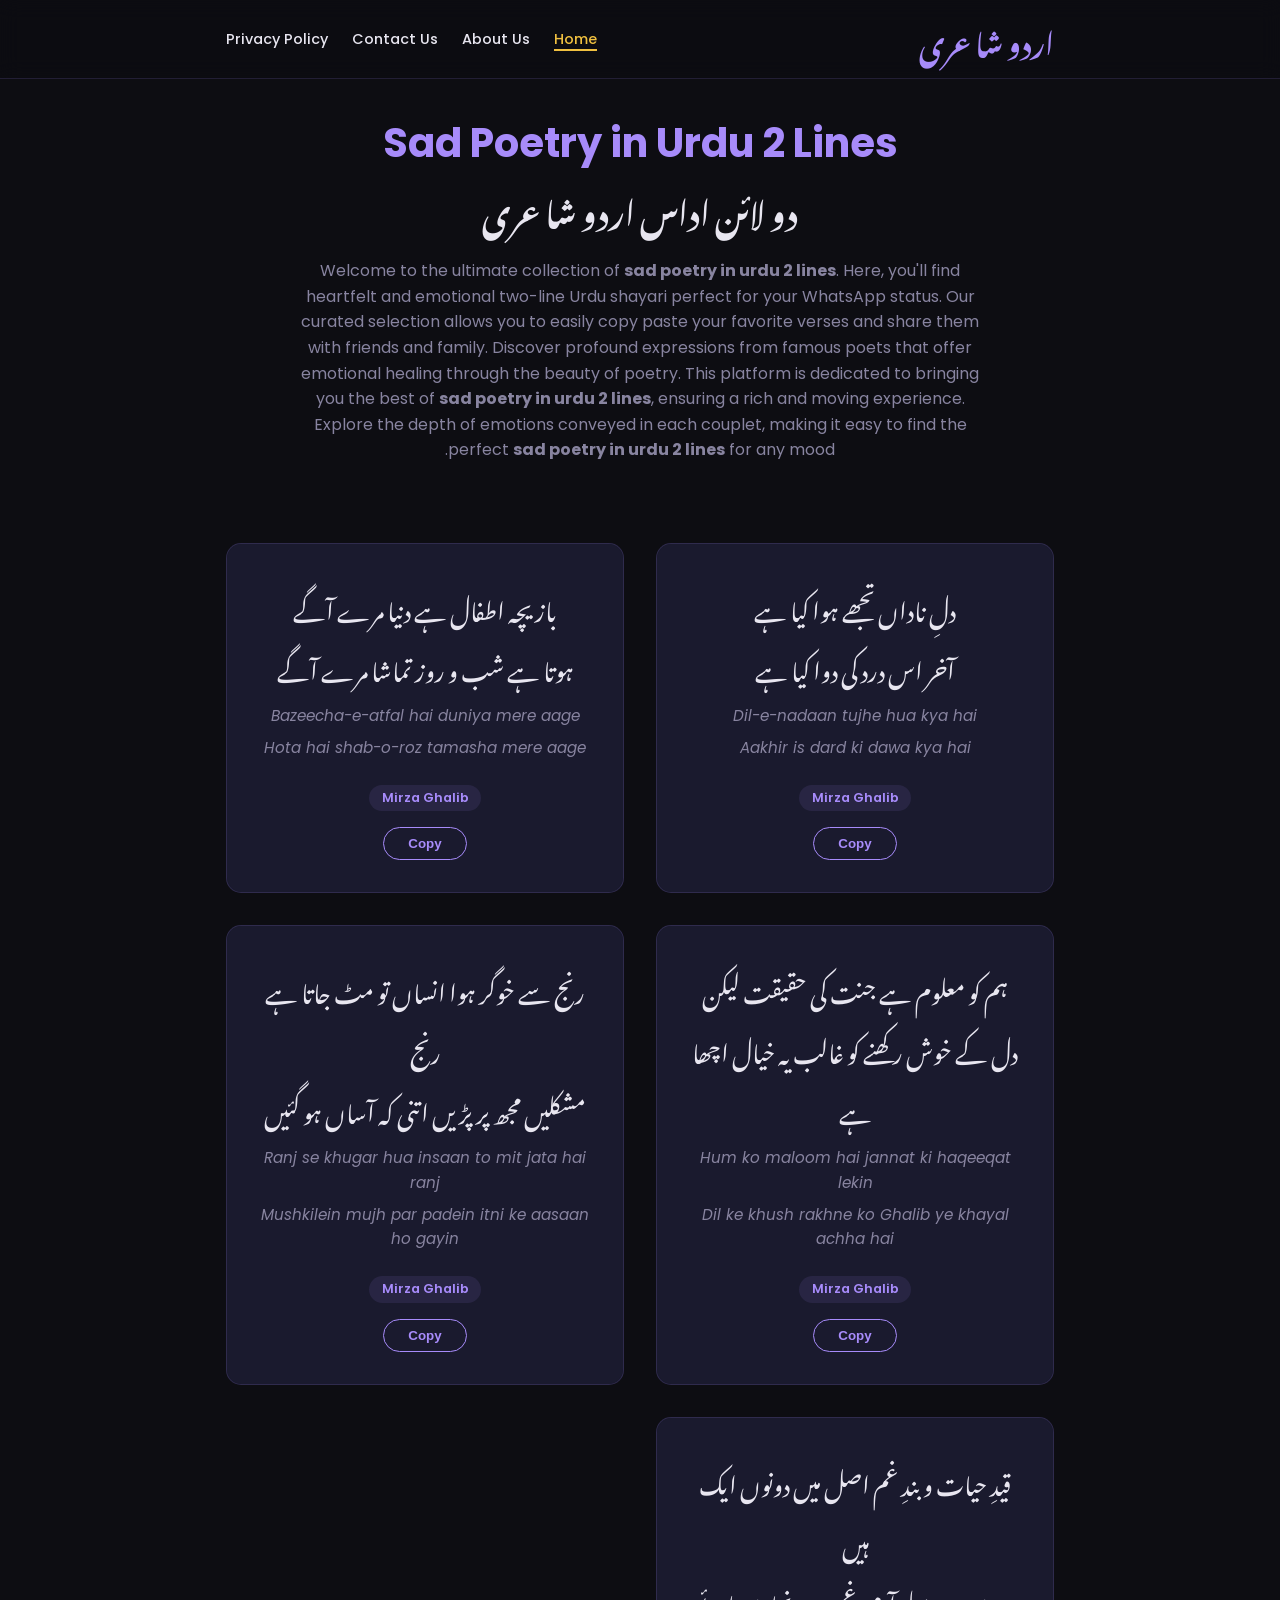
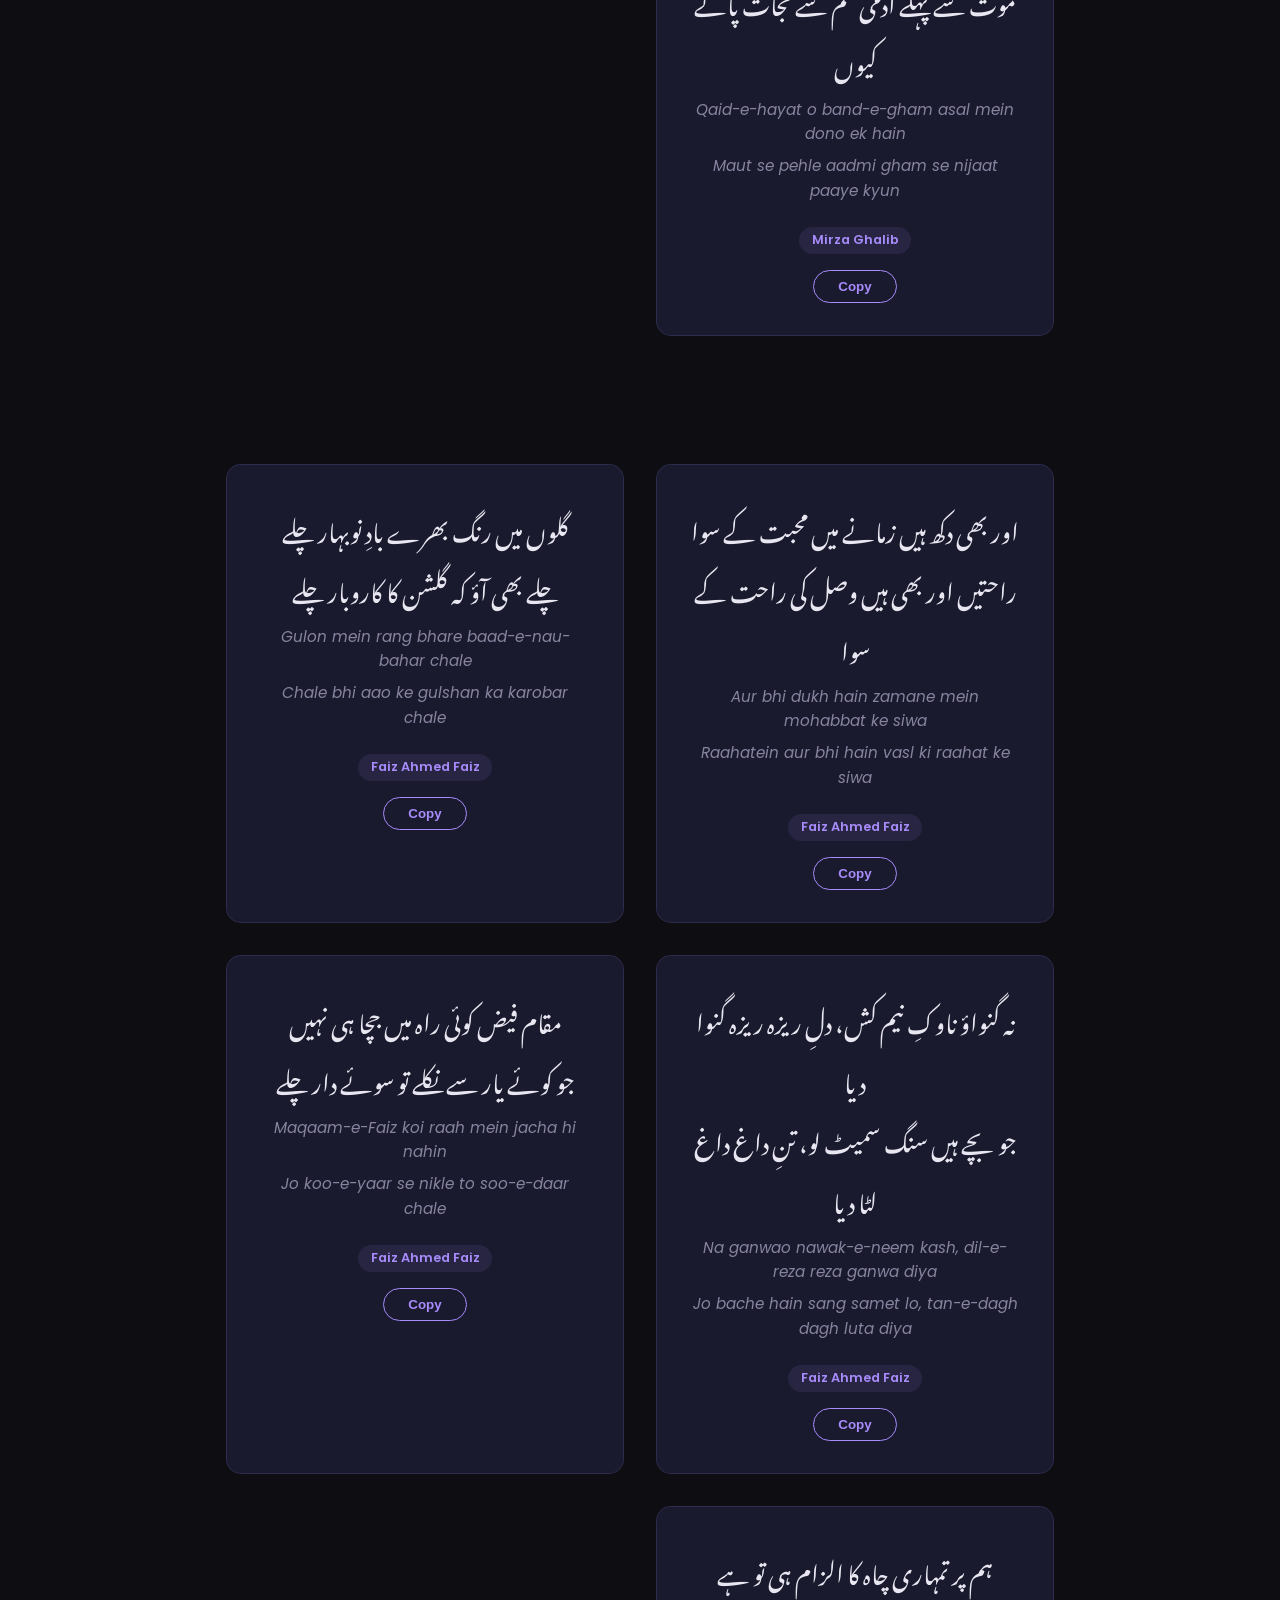
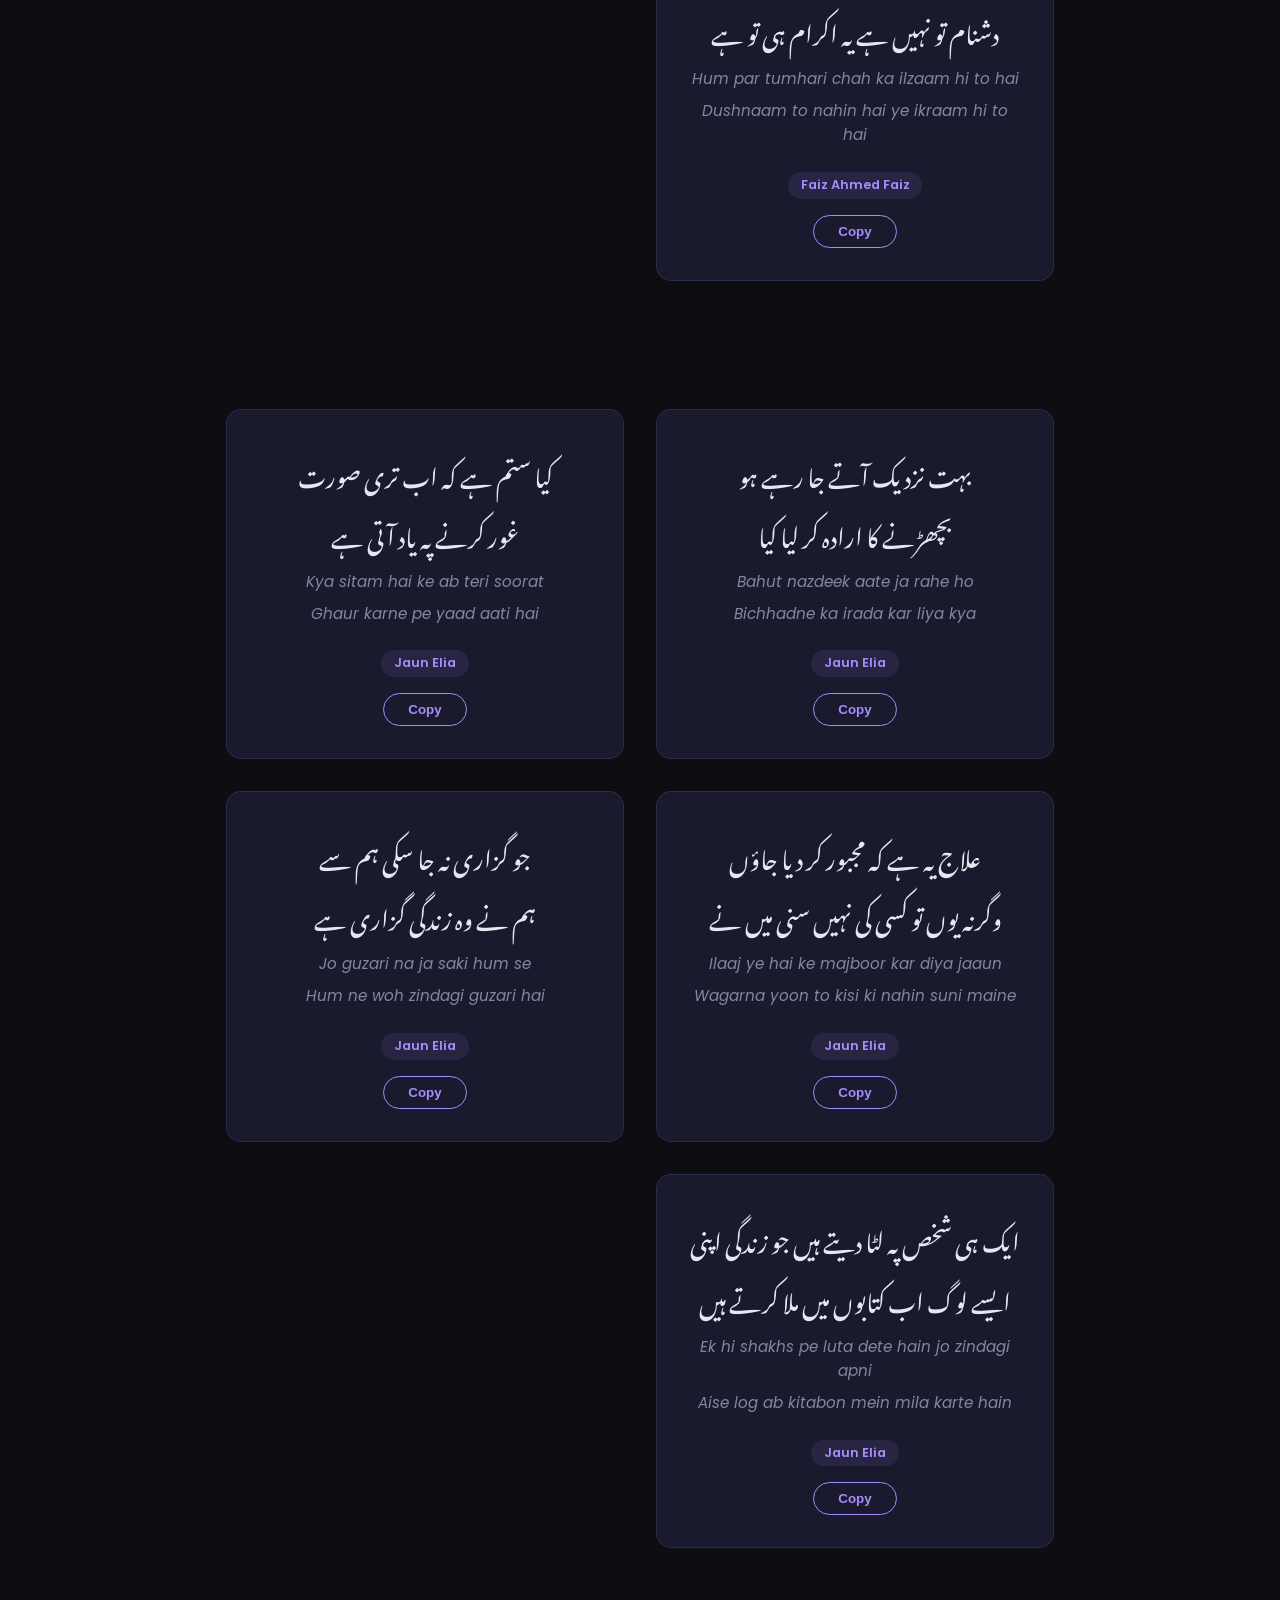
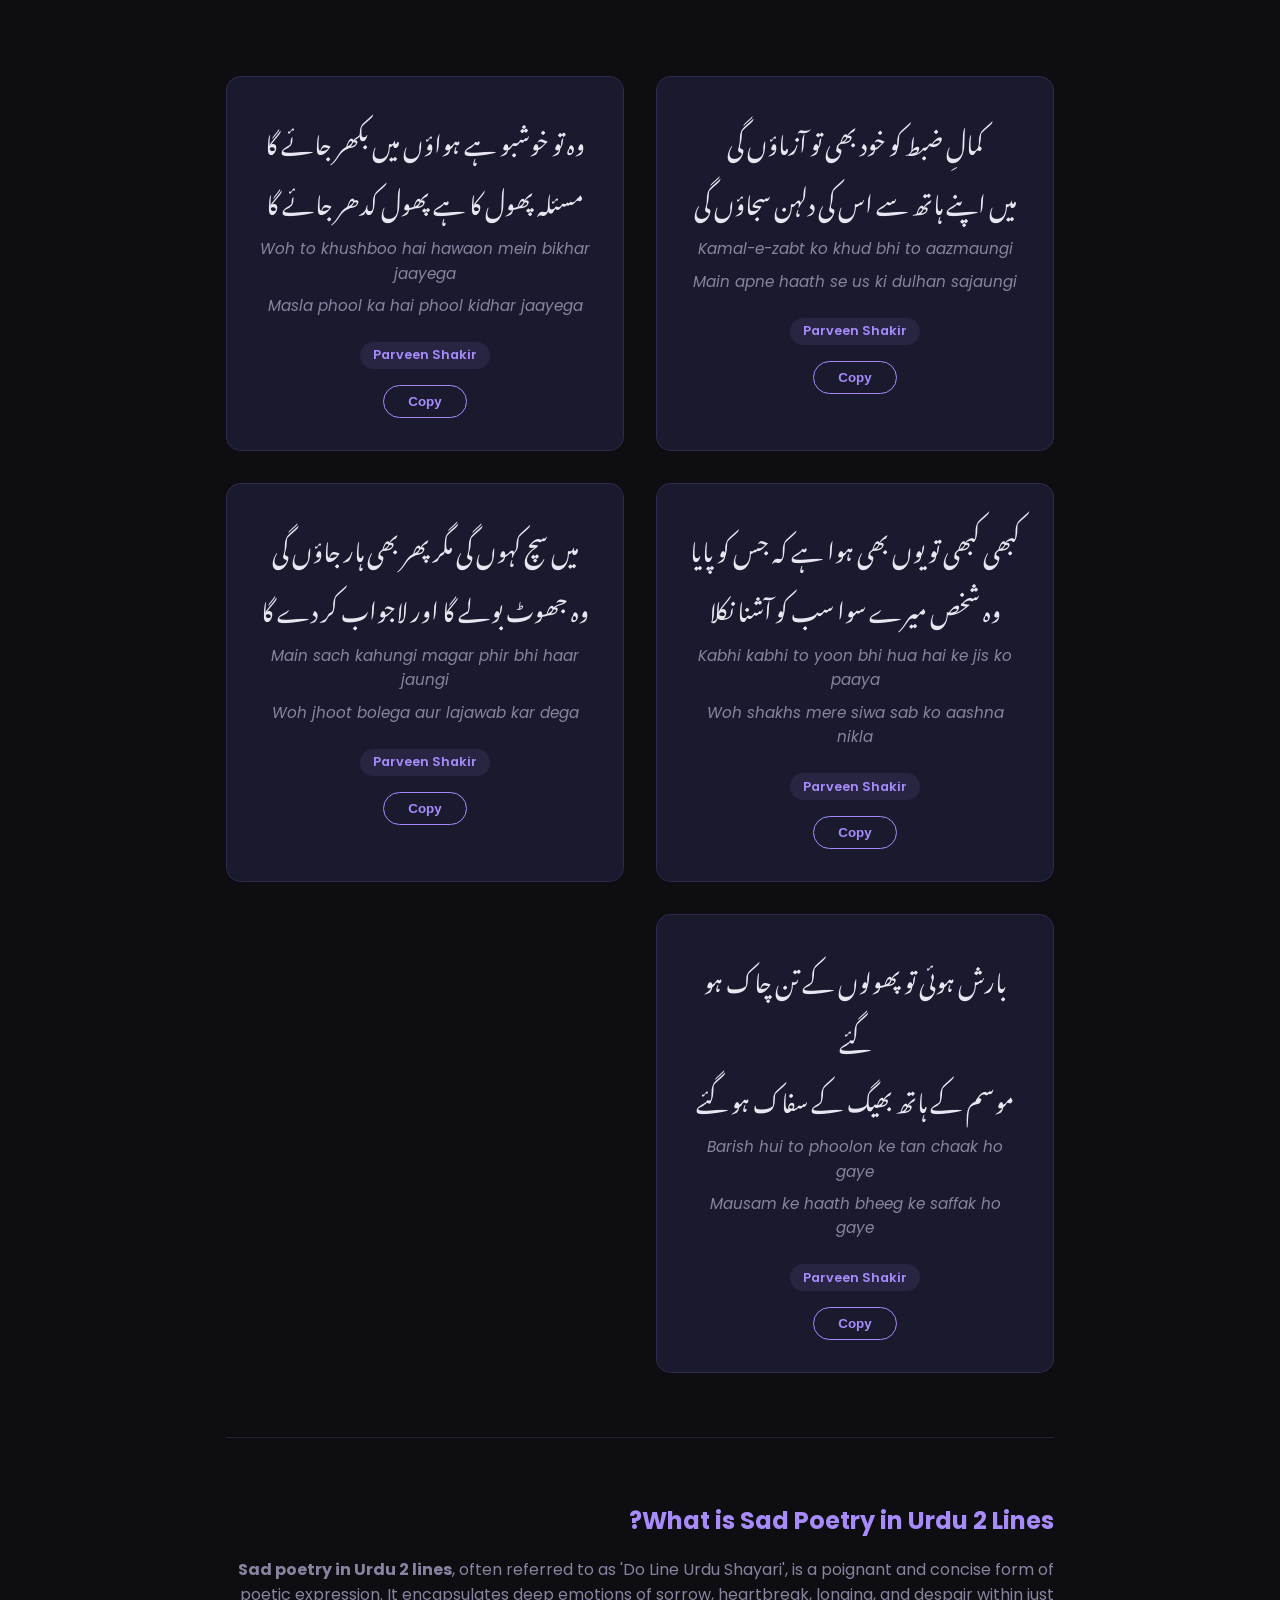
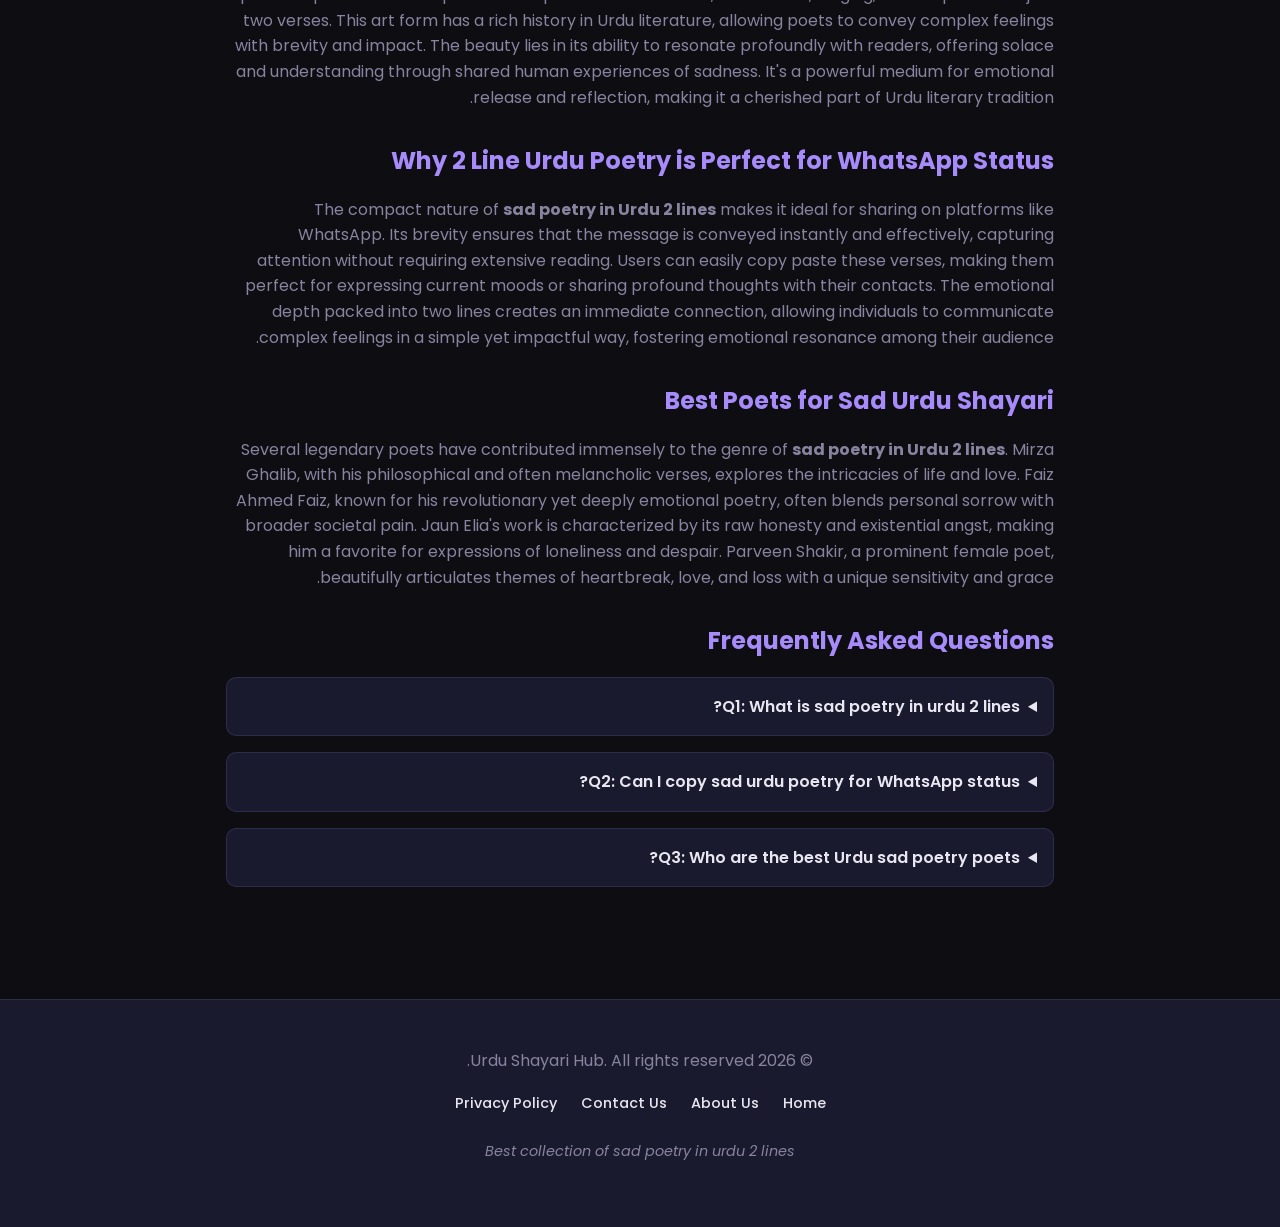
==== commit 3e135403: "Update index.html" ====
--- a/index.html
+++ b/index.html
@@ -43,8 +43,8 @@
           "inLanguage": "ur-PK",
           "author": { "@type": "Person", "name": "Urdu Shayari Hub" },
           "publisher": { "@type": "Organization", "name": "Urdu Shayari Hub" },
-          "datePublished": "2026-01-01",
-          "dateModified": "2026-04-04"
+          "datePublished": "2025-01-01",
+          "dateModified": "2025-01-01"
         },
         {
           "@type": "BreadcrumbList",
@@ -133,7 +133,7 @@
 
             <div class="poetry-grid">
                 <!-- Poetry Card 1 -->
-                <div class="poetry-card" role="img" aria-label="sad poetry in urdu 2 lines by Mirza Ghalib" style="background-image: url('poetry_bg_1.jpg'); background-size: cover; background-position: center;">
+                <div class="poetry-card" role="img" aria-label="sad poetry in urdu 2 lines by Mirza Ghalib" style="background-image: url('poetry_1.jpg'); background-size: cover; background-position: center;">
                     <p class="urdu-text">دلِ ناداں تجھے ہوا کیا ہے</p>
                     <p class="urdu-text">آخر اس درد کی دوا کیا ہے</p>
                     <p class="roman-urdu">Dil-e-nadaan tujhe hua kya hai</p>
@@ -142,7 +142,7 @@
                     <button class="copy-btn">Copy</button>
                 </div>
                 <!-- Poetry Card 2 -->
-                <div class="poetry-card" role="img" aria-label="sad poetry in urdu 2 lines by Mirza Ghalib" style="background-image: url('poetry_bg_2.jpg'); background-size: cover; background-position: center;">
+                <div class="poetry-card" role="img" aria-label="sad poetry in urdu 2 lines by Mirza Ghalib">
                     <p class="urdu-text">بازیچہ اطفال ہے دنیا مرے آگے</p>
                     <p class="urdu-text">ہوتا ہے شب و روز تماشا مرے آگے</p>
                     <p class="roman-urdu">Bazeecha-e-atfal hai duniya mere aage</p>
@@ -151,7 +151,7 @@
                     <button class="copy-btn">Copy</button>
                 </div>
                 <!-- Poetry Card 3 -->
-                <div class="poetry-card" role="img" aria-label="sad poetry in urdu 2 lines by Mirza Ghalib" style="background-image: url('poetry_bg_3.jpg'); background-size: cover; background-position: center;">
+                <div class="poetry-card" role="img" aria-label="sad poetry in urdu 2 lines by Mirza Ghalib" style="background-image: url('poetry_3.jpg'); background-size: cover; background-position: center;">
                     <p class="urdu-text">ہم کو معلوم ہے جنت کی حقیقت لیکن</p>
                     <p class="urdu-text">دل کے خوش رکھنے کو غالب یہ خیال اچھا ہے</p>
                     <p class="roman-urdu">Hum ko maloom hai jannat ki haqeeqat lekin</p>
@@ -160,7 +160,7 @@
                     <button class="copy-btn">Copy</button>
                 </div>
                 <!-- Poetry Card 4 -->
-                <div class="poetry-card" role="img" aria-label="sad poetry in urdu 2 lines by Mirza Ghalib" style="background-image: url('poetry_bg_4.jpg'); background-size: cover; background-position: center;">
+                <div class="poetry-card" role="img" aria-label="sad poetry in urdu 2 lines by Mirza Ghalib">
                     <p class="urdu-text">رنج سے خوگر ہوا انساں تو مٹ جاتا ہے رنج</p>
                     <p class="urdu-text">مشکلیں مجھ پر پڑیں اتنی کہ آساں ہو گئیں</p>
                     <p class="roman-urdu">Ranj se khugar hua insaan to mit jata hai ranj</p>
@@ -169,7 +169,7 @@
                     <button class="copy-btn">Copy</button>
                 </div>
                 <!-- Poetry Card 5 -->
-                <div class="poetry-card" role="img" aria-label="sad poetry in urdu 2 lines by Mirza Ghalib" style="background-image: url('poetry_bg_1.jpg'); background-size: cover; background-position: center;">
+                <div class="poetry-card" role="img" aria-label="sad poetry in urdu 2 lines by Mirza Ghalib">
                     <p class="urdu-text">قیدِ حیات و بندِ غم اصل میں دونوں ایک ہیں</p>
                     <p class="urdu-text">موت سے پہلے آدمی غم سے نجات پائے کیوں</p>
                     <p class="roman-urdu">Qaid-e-hayat o band-e-gham asal mein dono ek hain</p>
@@ -193,7 +193,7 @@
                 </div>
 
                 <!-- Poetry Card 6 -->
-                <div class="poetry-card" role="img" aria-label="sad poetry in urdu 2 lines by Faiz Ahmed Faiz" style="background-image: url('poetry_bg_2.jpg'); background-size: cover; background-position: center;">
+                <div class="poetry-card" role="img" aria-label="sad poetry in urdu 2 lines by Faiz Ahmed Faiz" style="background-image: url('poetry_6.jpg'); background-size: cover; background-position: center;">
                     <p class="urdu-text">اور بھی دکھ ہیں زمانے میں محبت کے سوا</p>
                     <p class="urdu-text">راحتیں اور بھی ہیں وصل کی راحت کے سوا</p>
                     <p class="roman-urdu">Aur bhi dukh hain zamane mein mohabbat ke siwa</p>
@@ -202,7 +202,7 @@
                     <button class="copy-btn">Copy</button>
                 </div>
                 <!-- Poetry Card 7 -->
-                <div class="poetry-card" role="img" aria-label="sad poetry in urdu 2 lines by Faiz Ahmed Faiz" style="background-image: url('poetry_bg_3.jpg'); background-size: cover; background-position: center;">
+                <div class="poetry-card" role="img" aria-label="sad poetry in urdu 2 lines by Faiz Ahmed Faiz">
                     <p class="urdu-text">گلوں میں رنگ بھرے بادِ نوبہار چلے</p>
                     <p class="urdu-text">چلے بھی آؤ کہ گلشن کا کاروبار چلے</p>
                     <p class="roman-urdu">Gulon mein rang bhare baad-e-nau-bahar chale</p>
@@ -211,7 +211,7 @@
                     <button class="copy-btn">Copy</button>
                 </div>
                 <!-- Poetry Card 8 -->
-                <div class="poetry-card" role="img" aria-label="sad poetry in urdu 2 lines by Faiz Ahmed Faiz" style="background-image: url('poetry_bg_4.jpg'); background-size: cover; background-position: center;">
+                <div class="poetry-card" role="img" aria-label="sad poetry in urdu 2 lines by Faiz Ahmed Faiz" style="background-image: url('poetry_8.jpg'); background-size: cover; background-position: center;">
                     <p class="urdu-text">نہ گنواؤ ناوکِ نیم کش، دلِ ریزہ ریزہ گنوا دیا</p>
                     <p class="urdu-text">جو بچے ہیں سنگ سمیٹ لو، تنِ داغ داغ لٹا دیا</p>
                     <p class="roman-urdu">Na ganwao nawak-e-neem kash, dil-e-reza reza ganwa diya</p>
@@ -220,7 +220,7 @@
                     <button class="copy-btn">Copy</button>
                 </div>
                 <!-- Poetry Card 9 -->
-                <div class="poetry-card" role="img" aria-label="sad poetry in urdu 2 lines by Faiz Ahmed Faiz" style="background-image: url('poetry_bg_1.jpg'); background-size: cover; background-position: center;">
+                <div class="poetry-card" role="img" aria-label="sad poetry in urdu 2 lines by Faiz Ahmed Faiz">
                     <p class="urdu-text">مقام فیض کوئی راہ میں جچا ہی نہیں</p>
                     <p class="urdu-text">جو کوئے یار سے نکلے تو سوئے دار چلے</p>
                     <p class="roman-urdu">Maqaam-e-Faiz koi raah mein jacha hi nahin</p>
@@ -229,7 +229,7 @@
                     <button class="copy-btn">Copy</button>
                 </div>
                 <!-- Poetry Card 10 -->
-                <div class="poetry-card" role="img" aria-label="sad poetry in urdu 2 lines by Faiz Ahmed Faiz" style="background-image: url('poetry_bg_2.jpg'); background-size: cover; background-position: center;">
+                <div class="poetry-card" role="img" aria-label="sad poetry in urdu 2 lines by Faiz Ahmed Faiz" style="background-image: url('poetry_10.jpg'); background-size: cover; background-position: center;">
                     <p class="urdu-text">ہم پر تمہاری چاہ کا الزام ہی تو ہے</p>
                     <p class="urdu-text">دشنام تو نہیں ہے یہ اکرام ہی تو ہے</p>
                     <p class="roman-urdu">Hum par tumhari chah ka ilzaam hi to hai</p>
@@ -253,7 +253,7 @@
                 </div>
 
                 <!-- Poetry Card 11 -->
-                <div class="poetry-card" role="img" aria-label="sad poetry in urdu 2 lines by Jaun Elia" style="background-image: url('poetry_bg_3.jpg'); background-size: cover; background-position: center;">
+                <div class="poetry-card" role="img" aria-label="sad poetry in urdu 2 lines by Jaun Elia" style="background-image: url('poetry_11.jpg'); background-size: cover; background-position: center;">
                     <p class="urdu-text">بہت نزدیک آتے جا رہے ہو</p>
                     <p class="urdu-text">بچھڑنے کا ارادہ کر لیا کیا</p>
                     <p class="roman-urdu">Bahut nazdeek aate ja rahe ho</p>
@@ -262,7 +262,7 @@
                     <button class="copy-btn">Copy</button>
                 </div>
                 <!-- Poetry Card 12 -->
-                <div class="poetry-card" role="img" aria-label="sad poetry in urdu 2 lines by Jaun Elia" style="background-image: url('poetry_bg_4.jpg'); background-size: cover; background-position: center;">
+                <div class="poetry-card" role="img" aria-label="sad poetry in urdu 2 lines by Jaun Elia" style="background-image: url('poetry_12.jpg'); background-size: cover; background-position: center;">
                     <p class="urdu-text">کیا ستم ہے کہ اب تری صورت</p>
                     <p class="urdu-text">غور کرنے پہ یاد آتی ہے</p>
                     <p class="roman-urdu">Kya sitam hai ke ab teri soorat</p>
@@ -271,7 +271,7 @@
                     <button class="copy-btn">Copy</button>
                 </div>
                 <!-- Poetry Card 13 -->
-                <div class="poetry-card" role="img" aria-label="sad poetry in urdu 2 lines by Jaun Elia" style="background-image: url('poetry_bg_1.jpg'); background-size: cover; background-position: center;">
+                <div class="poetry-card" role="img" aria-label="sad poetry in urdu 2 lines by Jaun Elia" style="background-image: url('poetry_13.jpg'); background-size: cover; background-position: center;">
                     <p class="urdu-text">علاج یہ ہے کہ مجبور کر دیا جاؤں</p>
                     <p class="urdu-text">وگرنہ یوں تو کسی کی نہیں سنی میں نے</p>
                     <p class="roman-urdu">Ilaaj ye hai ke majboor kar diya jaaun</p>
@@ -280,7 +280,7 @@
                     <button class="copy-btn">Copy</button>
                 </div>
                 <!-- Poetry Card 14 -->
-                <div class="poetry-card" role="img" aria-label="sad poetry in urdu 2 lines by Jaun Elia" style="background-image: url('poetry_bg_2.jpg'); background-size: cover; background-position: center;">
+                <div class="poetry-card" role="img" aria-label="sad poetry in urdu 2 lines by Jaun Elia">
                     <p class="urdu-text">جو گزاری نہ جا سکی ہم سے</p>
                     <p class="urdu-text">ہم نے وہ زندگی گزاری ہے</p>
                     <p class="roman-urdu">Jo guzari na ja saki hum se</p>
@@ -289,7 +289,7 @@
                     <button class="copy-btn">Copy</button>
                 </div>
                 <!-- Poetry Card 15 -->
-                <div class="poetry-card" role="img" aria-label="sad poetry in urdu 2 lines by Jaun Elia" style="background-image: url('poetry_bg_3.jpg'); background-size: cover; background-position: center;">
+                <div class="poetry-card" role="img" aria-label="sad poetry in urdu 2 lines by Jaun Elia" style="background-image: url('poetry_15.jpg'); background-size: cover; background-position: center;">
                     <p class="urdu-text">ایک ہی شخص پہ لٹا دیتے ہیں جو زندگی اپنی</p>
                     <p class="urdu-text">ایسے لوگ اب کتابوں میں ملا کرتے ہیں</p>
                     <p class="roman-urdu">Ek hi shakhs pe luta dete hain jo zindagi apni</p>
@@ -313,7 +313,7 @@
                 </div>
 
                 <!-- Poetry Card 16 -->
-                <div class="poetry-card" role="img" aria-label="sad poetry in urdu 2 lines by Parveen Shakir" style="background-image: url('poetry_bg_4.jpg'); background-size: cover; background-position: center;">
+                <div class="poetry-card" role="img" aria-label="sad poetry in urdu 2 lines by Parveen Shakir">
                     <p class="urdu-text">کمالِ ضبط کو خود بھی تو آزماؤں گی</p>
                     <p class="urdu-text">میں اپنے ہاتھ سے اس کی دلہن سجاؤں گی</p>
                     <p class="roman-urdu">Kamal-e-zabt ko khud bhi to aazmaungi</p>
@@ -322,7 +322,7 @@
                     <button class="copy-btn">Copy</button>
                 </div>
                 <!-- Poetry Card 17 -->
-                <div class="poetry-card" role="img" aria-label="sad poetry in urdu 2 lines by Parveen Shakir" style="background-image: url('poetry_bg_1.jpg'); background-size: cover; background-position: center;">
+                <div class="poetry-card" role="img" aria-label="sad poetry in urdu 2 lines by Parveen Shakir" style="background-image: url('poetry_17.jpg'); background-size: cover; background-position: center;">
                     <p class="urdu-text">وہ تو خوشبو ہے ہواؤں میں بکھر جائے گا</p>
                     <p class="urdu-text">مسئلہ پھول کا ہے پھول کدھر جائے گا</p>
                     <p class="roman-urdu">Woh to khushboo hai hawaon mein bikhar jaayega</p>
@@ -331,7 +331,7 @@
                     <button class="copy-btn">Copy</button>
                 </div>
                 <!-- Poetry Card 18 -->
-                <div class="poetry-card" role="img" aria-label="sad poetry in urdu 2 lines by Parveen Shakir" style="background-image: url('poetry_bg_2.jpg'); background-size: cover; background-position: center;">
+                <div class="poetry-card" role="img" aria-label="sad poetry in urdu 2 lines by Parveen Shakir" style="background-image: url('poetry_18.jpg'); background-size: cover; background-position: center;">
                     <p class="urdu-text">کبھی کبھی تو یوں بھی ہوا ہے کہ جس کو پایا</p>
                     <p class="urdu-text">وہ شخص میرے سوا سب کو آشنا نکلا</p>
                     <p class="roman-urdu">Kabhi kabhi to yoon bhi hua hai ke jis ko paaya</p>
@@ -340,7 +340,7 @@
                     <button class="copy-btn">Copy</button>
                 </div>
                 <!-- Poetry Card 19 -->
-                <div class="poetry-card" role="img" aria-label="sad poetry in urdu 2 lines by Parveen Shakir" style="background-image: url('poetry_bg_3.jpg'); background-size: cover; background-position: center;">
+                <div class="poetry-card" role="img" aria-label="sad poetry in urdu 2 lines by Parveen Shakir">
                     <p class="urdu-text">میں سچ کہوں گی مگر پھر بھی ہار جاؤں گی</p>
                     <p class="urdu-text">وہ جھوٹ بولے گا اور لاجواب کر دے گا</p>
                     <p class="roman-urdu">Main sach kahungi magar phir bhi haar jaungi</p>
@@ -349,7 +349,7 @@
                     <button class="copy-btn">Copy</button>
                 </div>
                 <!-- Poetry Card 20 -->
-                <div class="poetry-card" role="img" aria-label="sad poetry in urdu 2 lines by Parveen Shakir" style="background-image: url('poetry_bg_4.jpg'); background-size: cover; background-position: center;">
+                <div class="poetry-card" role="img" aria-label="sad poetry in urdu 2 lines by Parveen Shakir" style="background-image: url('poetry_20.jpg'); background-size: cover; background-position: center;">
                     <p class="urdu-text">بارش ہوئی تو پھولوں کے تن چاک ہو گئے</p>
                     <p class="urdu-text">موسم کے ہاتھ بھیگ کے سفاک ہو گئے</p>
                     <p class="roman-urdu">Barish hui to phoolon ke tan chaak ho gaye</p>
@@ -416,7 +416,7 @@
 
         <section id="privacy" class="content-section hidden">
             <h2>Privacy Policy — Urdu Shayari Hub</h2>
-            <p>Last updated: January 2026</p>
+            <p>Last updated: January 2025</p>
             <p>This website (sadpoetryinurdu2lines.github.io) uses Adsterra advertising network. Adsterra may use cookies and tracking technologies to show relevant ads.</p>
             <p><strong>Data We Collect:</strong> We do not collect personal data directly. Third-party ads (Adsterra) may collect anonymous browsing data for ad targeting purposes.</p>
             <p><strong>Cookies:</strong> This site uses third-party cookies from Adsterra advertising network. You can disable cookies in your browser settings.</p>
--- a/style.css
+++ b/style.css
@@ -159,6 +159,24 @@
     flex-direction: column;
     align-items: center;
     opacity: 0; /* For animation */
+    background-blend-mode: overlay;
+}
+
+.poetry-card::before {
+    content: '';
+    position: absolute;
+    top: 0;
+    left: 0;
+    right: 0;
+    bottom: 0;
+    background-color: rgba(26, 26, 46, 0.85);
+    border-radius: 15px;
+    z-index: 1;
+}
+
+.poetry-card > * {
+    position: relative;
+    z-index: 2;
 }
 
 .poetry-card.visible {
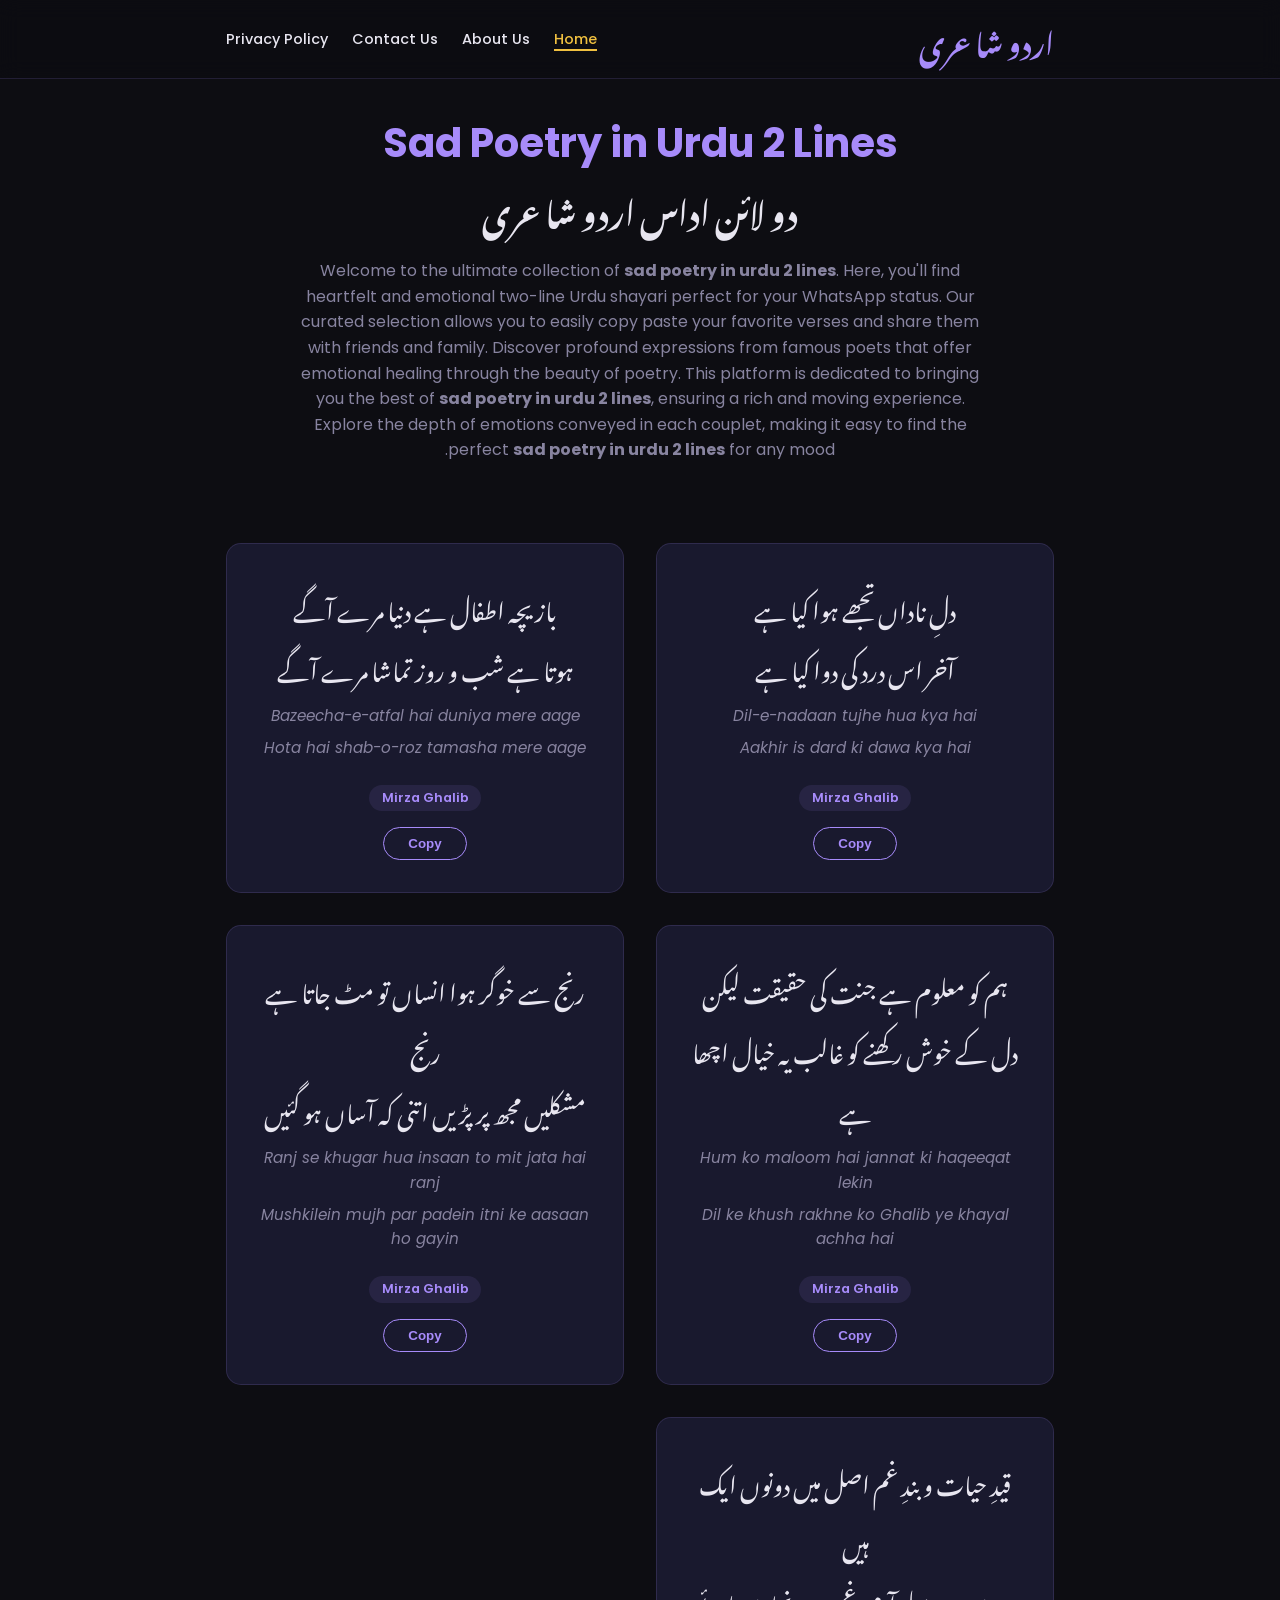
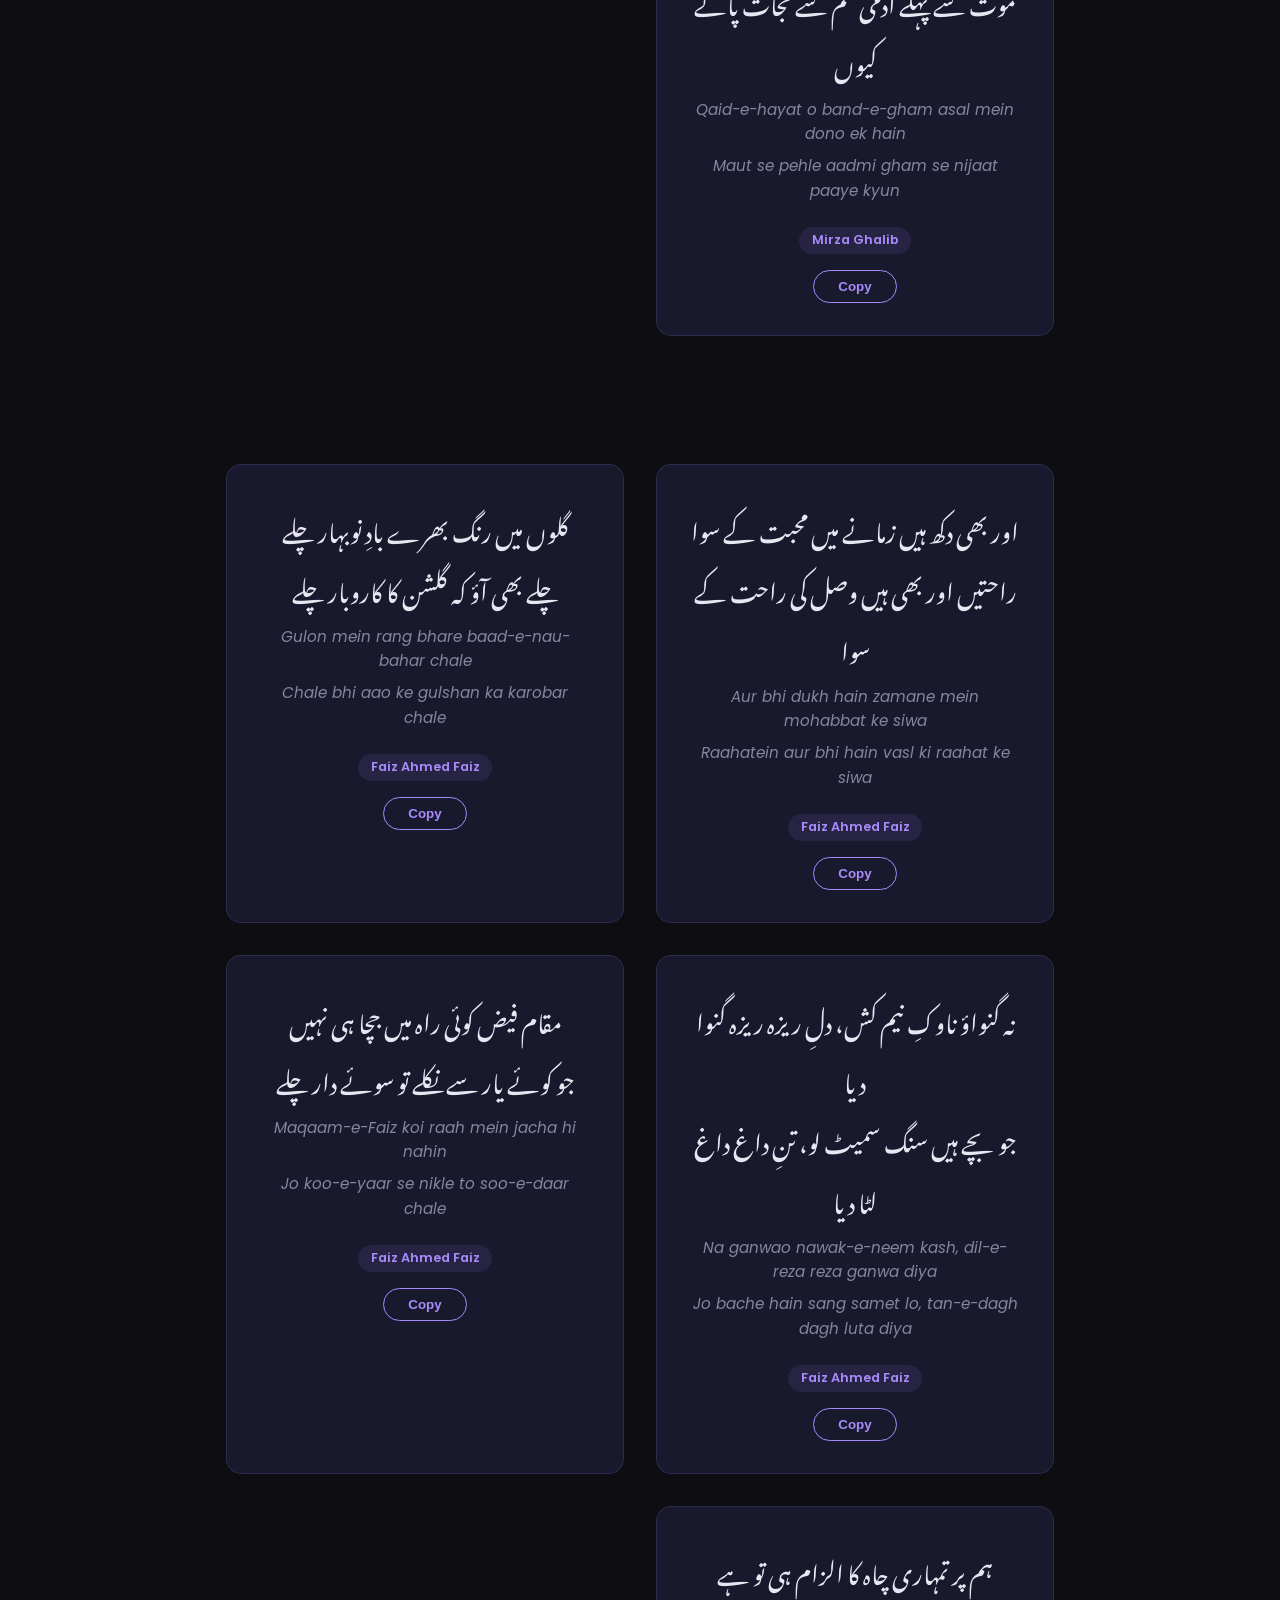
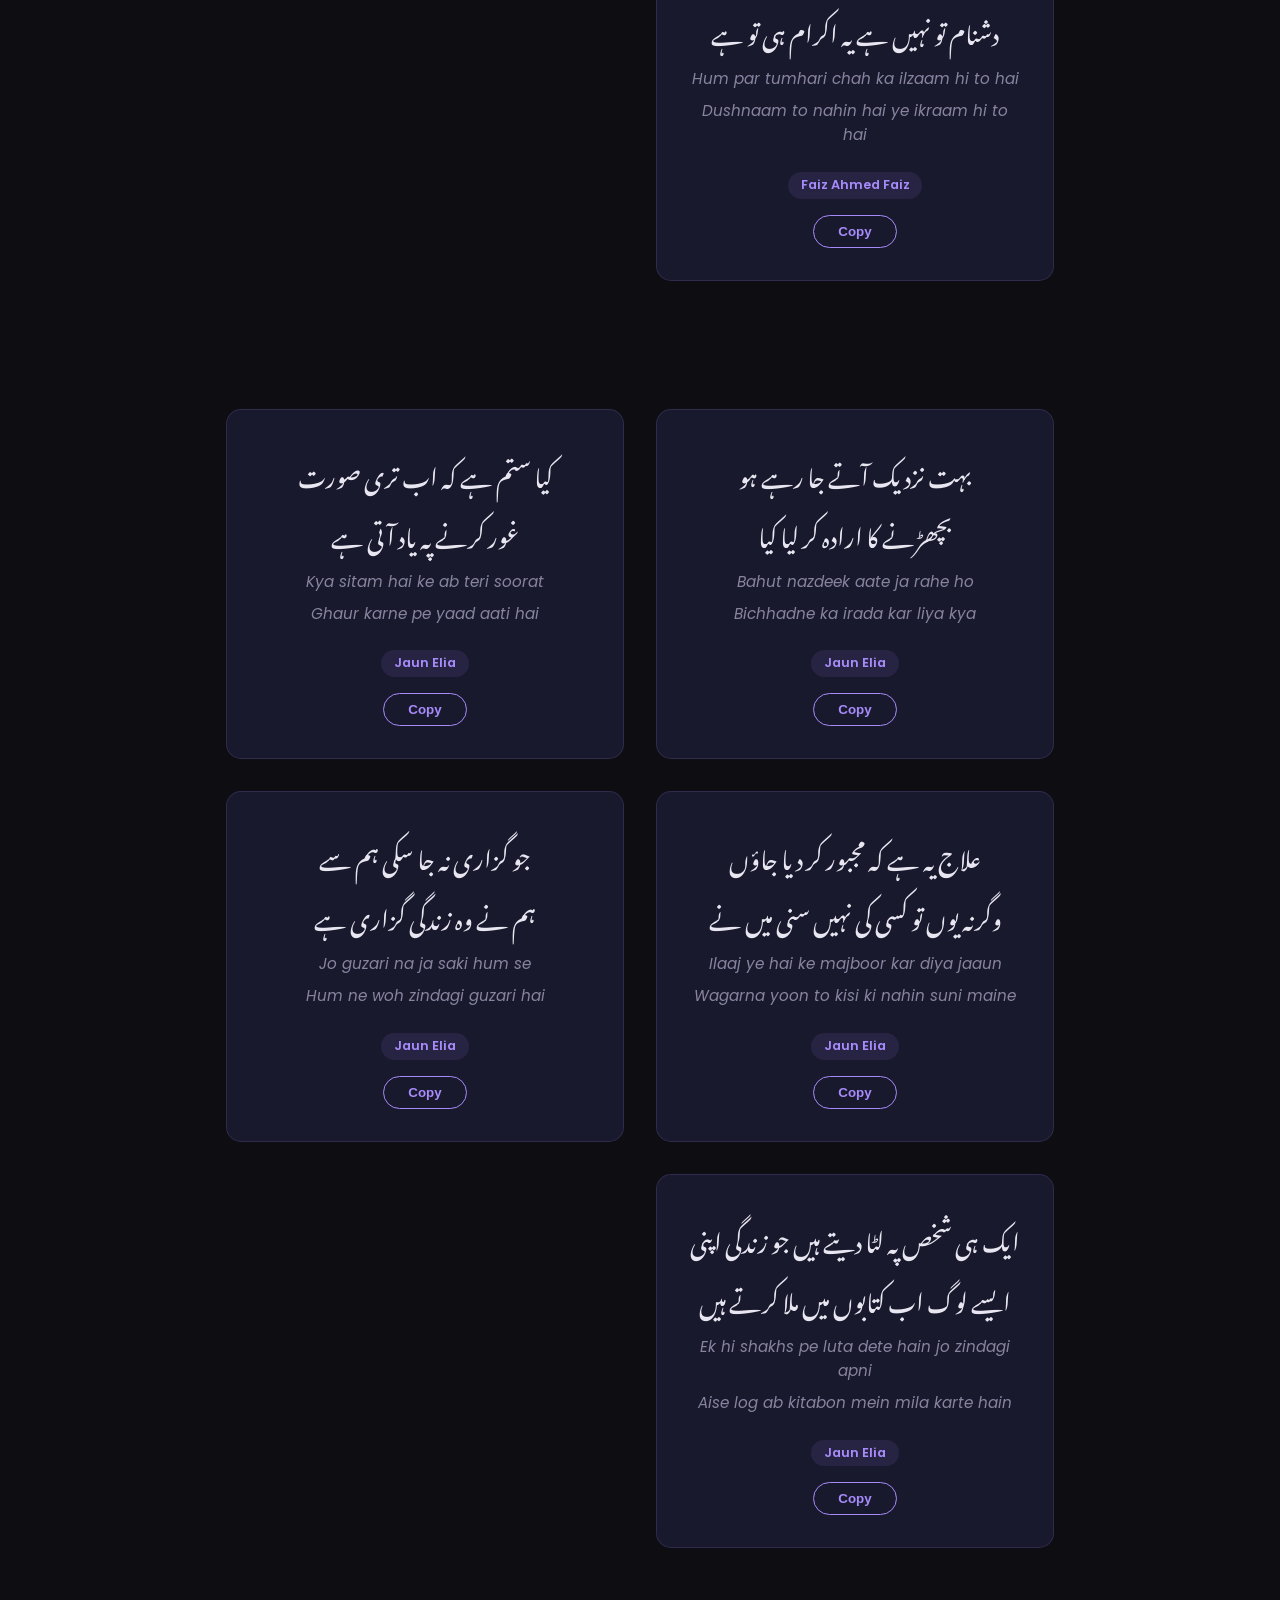
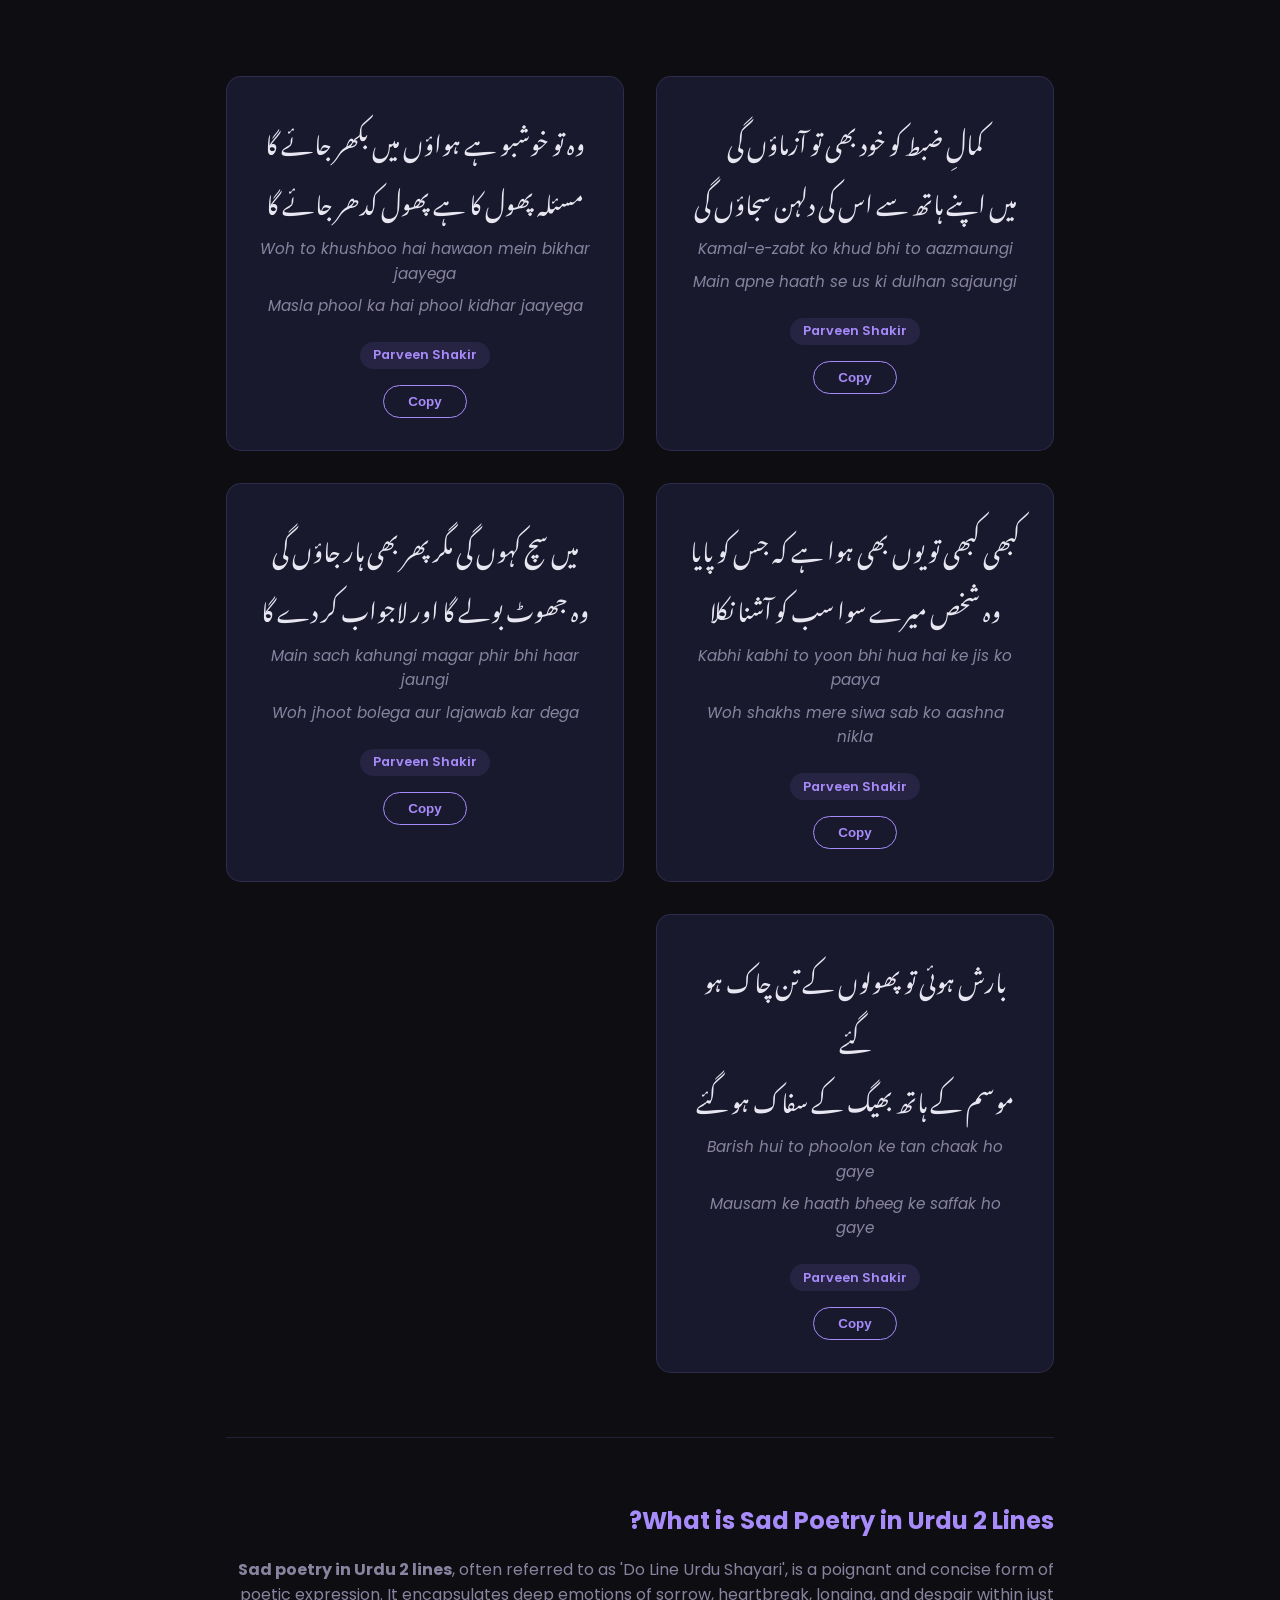
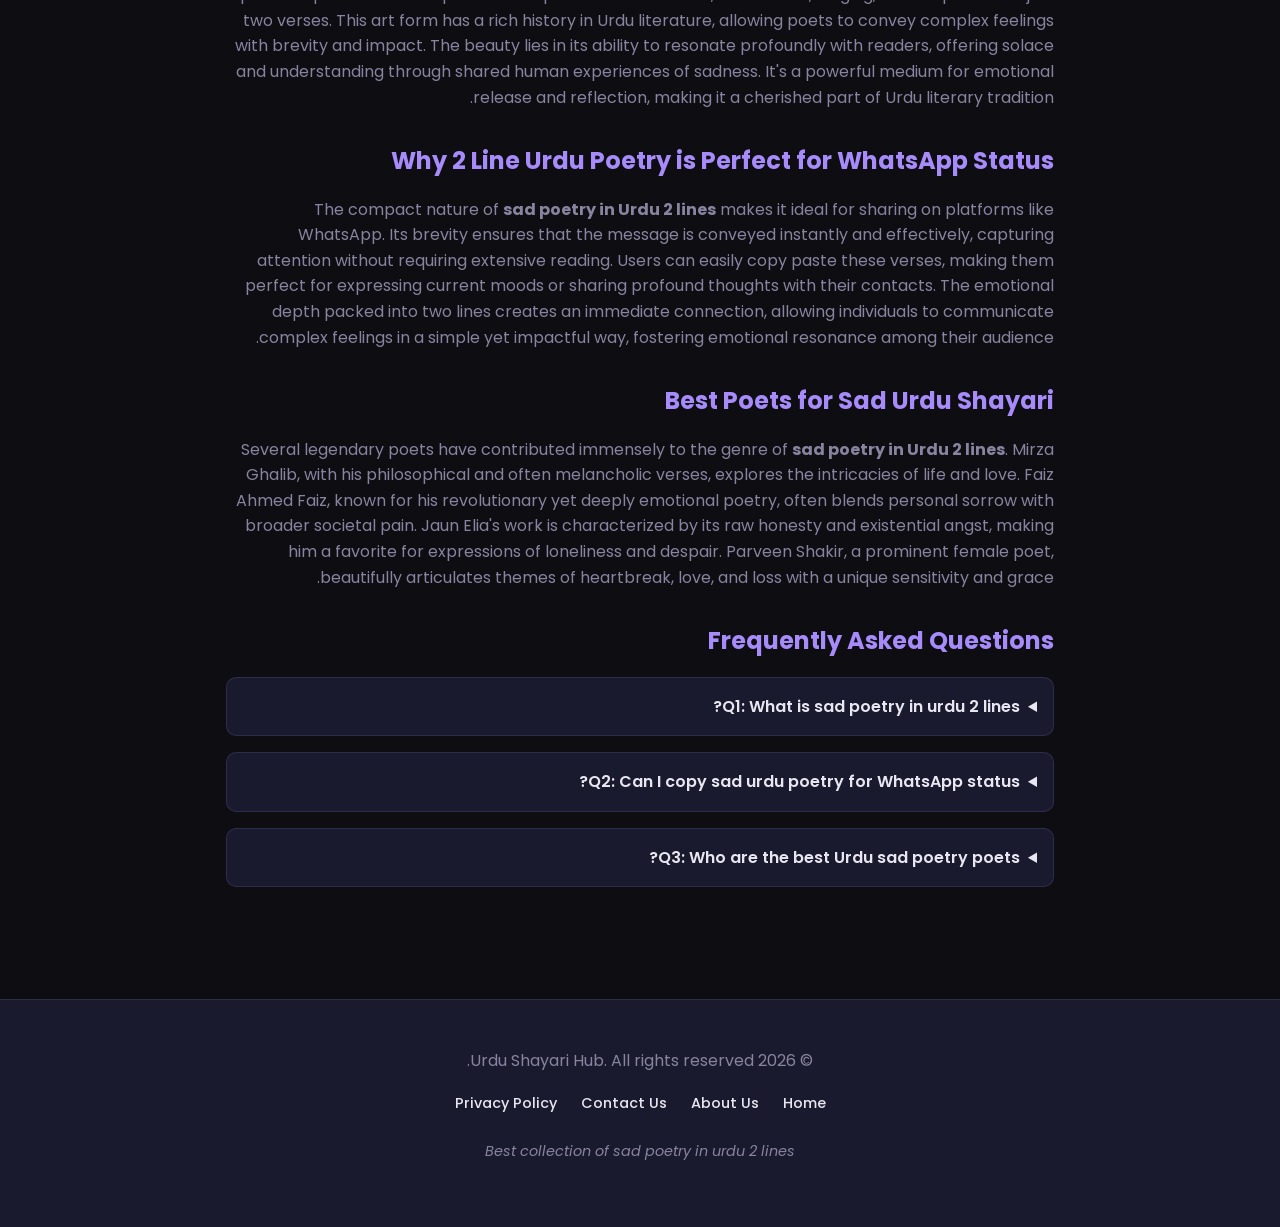
==== commit 1c244445: "Update index.html" ====
--- a/index.html
+++ b/index.html
@@ -3,14 +3,14 @@
 <head>
     <meta charset="UTF-8">
     <meta name="viewport" content="width=device-width, initial-scale=1.0">
-    <title>Sad Poetry in Urdu 2 Lines | دو لائن اداس اردو شاعری 2026</title>
+    <title>Sad Poetry in Urdu 2 Lines | دو لائن اداس اردو شاعری 2025</title>
     <meta name="description" content="Best sad poetry in urdu 2 lines. Dil ko chone wali 2 line urdu shayari — copy karo aur WhatsApp status pe lagao. Roman Urdu bhi available.">
     <meta name="keywords" content="sad poetry in urdu 2 lines, 2 line sad urdu poetry, sad urdu shayari, urdu sad poetry copy paste, sad poetry urdu text">
     <link rel="canonical" href="https://sadpoetryinurdu2lines.github.io/">
     <meta name="robots" content="index, follow">
 
     <!-- Open Graph Tags -->
-    <meta property="og:title" content="Sad Poetry in Urdu 2 Lines | دو لائن اداس اردو شاعری 2026">
+    <meta property="og:title" content="Sad Poetry in Urdu 2 Lines | دو لائن اداس اردو شاعری 2025">
     <meta property="og:description" content="Best sad poetry in urdu 2 lines. Dil ko chone wali 2 line urdu shayari — copy karo aur WhatsApp status pe lagao. Roman Urdu bhi available.">
     <meta property="og:type" content="website">
     <meta property="og:url" content="https://sadpoetryinurdu2lines.github.io/">
@@ -38,7 +38,7 @@
         },
         {
           "@type": "Article",
-          "headline": "Sad Poetry in Urdu 2 Lines — Best Collection 2026",
+          "headline": "Sad Poetry in Urdu 2 Lines — Best Collection 2025",
           "url": "https://sadpoetryinurdu2lines.github.io/",
           "inLanguage": "ur-PK",
           "author": { "@type": "Person", "name": "Urdu Shayari Hub" },
@@ -133,7 +133,7 @@
 
             <div class="poetry-grid">
                 <!-- Poetry Card 1 -->
-                <div class="poetry-card" role="img" aria-label="sad poetry in urdu 2 lines by Mirza Ghalib" style="background-image: url('poetry_1.jpg'); background-size: cover; background-position: center;">
+                <div class="poetry-card bg-poetry-1" role="img" aria-label="sad poetry in urdu 2 lines by Mirza Ghalib" style="background-size: cover; background-position: center;">
                     <p class="urdu-text">دلِ ناداں تجھے ہوا کیا ہے</p>
                     <p class="urdu-text">آخر اس درد کی دوا کیا ہے</p>
                     <p class="roman-urdu">Dil-e-nadaan tujhe hua kya hai</p>
@@ -151,7 +151,7 @@
                     <button class="copy-btn">Copy</button>
                 </div>
                 <!-- Poetry Card 3 -->
-                <div class="poetry-card" role="img" aria-label="sad poetry in urdu 2 lines by Mirza Ghalib" style="background-image: url('poetry_3.jpg'); background-size: cover; background-position: center;">
+                <div class="poetry-card bg-poetry-3" role="img" aria-label="sad poetry in urdu 2 lines by Mirza Ghalib" style="background-size: cover; background-position: center;">
                     <p class="urdu-text">ہم کو معلوم ہے جنت کی حقیقت لیکن</p>
                     <p class="urdu-text">دل کے خوش رکھنے کو غالب یہ خیال اچھا ہے</p>
                     <p class="roman-urdu">Hum ko maloom hai jannat ki haqeeqat lekin</p>
@@ -193,7 +193,7 @@
                 </div>
 
                 <!-- Poetry Card 6 -->
-                <div class="poetry-card" role="img" aria-label="sad poetry in urdu 2 lines by Faiz Ahmed Faiz" style="background-image: url('poetry_6.jpg'); background-size: cover; background-position: center;">
+                <div class="poetry-card bg-poetry-6" role="img" aria-label="sad poetry in urdu 2 lines by Faiz Ahmed Faiz" style="background-size: cover; background-position: center;">
                     <p class="urdu-text">اور بھی دکھ ہیں زمانے میں محبت کے سوا</p>
                     <p class="urdu-text">راحتیں اور بھی ہیں وصل کی راحت کے سوا</p>
                     <p class="roman-urdu">Aur bhi dukh hain zamane mein mohabbat ke siwa</p>
@@ -211,7 +211,7 @@
                     <button class="copy-btn">Copy</button>
                 </div>
                 <!-- Poetry Card 8 -->
-                <div class="poetry-card" role="img" aria-label="sad poetry in urdu 2 lines by Faiz Ahmed Faiz" style="background-image: url('poetry_8.jpg'); background-size: cover; background-position: center;">
+                <div class="poetry-card bg-poetry-8" role="img" aria-label="sad poetry in urdu 2 lines by Faiz Ahmed Faiz" style="background-size: cover; background-position: center;">
                     <p class="urdu-text">نہ گنواؤ ناوکِ نیم کش، دلِ ریزہ ریزہ گنوا دیا</p>
                     <p class="urdu-text">جو بچے ہیں سنگ سمیٹ لو، تنِ داغ داغ لٹا دیا</p>
                     <p class="roman-urdu">Na ganwao nawak-e-neem kash, dil-e-reza reza ganwa diya</p>
@@ -229,7 +229,7 @@
                     <button class="copy-btn">Copy</button>
                 </div>
                 <!-- Poetry Card 10 -->
-                <div class="poetry-card" role="img" aria-label="sad poetry in urdu 2 lines by Faiz Ahmed Faiz" style="background-image: url('poetry_10.jpg'); background-size: cover; background-position: center;">
+                <div class="poetry-card bg-poetry-10" role="img" aria-label="sad poetry in urdu 2 lines by Faiz Ahmed Faiz" style="background-size: cover; background-position: center;">
                     <p class="urdu-text">ہم پر تمہاری چاہ کا الزام ہی تو ہے</p>
                     <p class="urdu-text">دشنام تو نہیں ہے یہ اکرام ہی تو ہے</p>
                     <p class="roman-urdu">Hum par tumhari chah ka ilzaam hi to hai</p>
@@ -253,7 +253,7 @@
                 </div>
 
                 <!-- Poetry Card 11 -->
-                <div class="poetry-card" role="img" aria-label="sad poetry in urdu 2 lines by Jaun Elia" style="background-image: url('poetry_11.jpg'); background-size: cover; background-position: center;">
+                <div class="poetry-card bg-poetry-11" role="img" aria-label="sad poetry in urdu 2 lines by Jaun Elia" style="background-size: cover; background-position: center;">
                     <p class="urdu-text">بہت نزدیک آتے جا رہے ہو</p>
                     <p class="urdu-text">بچھڑنے کا ارادہ کر لیا کیا</p>
                     <p class="roman-urdu">Bahut nazdeek aate ja rahe ho</p>
@@ -262,7 +262,7 @@
                     <button class="copy-btn">Copy</button>
                 </div>
                 <!-- Poetry Card 12 -->
-                <div class="poetry-card" role="img" aria-label="sad poetry in urdu 2 lines by Jaun Elia" style="background-image: url('poetry_12.jpg'); background-size: cover; background-position: center;">
+                <div class="poetry-card bg-poetry-12" role="img" aria-label="sad poetry in urdu 2 lines by Jaun Elia" style="background-size: cover; background-position: center;">
                     <p class="urdu-text">کیا ستم ہے کہ اب تری صورت</p>
                     <p class="urdu-text">غور کرنے پہ یاد آتی ہے</p>
                     <p class="roman-urdu">Kya sitam hai ke ab teri soorat</p>
@@ -271,7 +271,7 @@
                     <button class="copy-btn">Copy</button>
                 </div>
                 <!-- Poetry Card 13 -->
-                <div class="poetry-card" role="img" aria-label="sad poetry in urdu 2 lines by Jaun Elia" style="background-image: url('poetry_13.jpg'); background-size: cover; background-position: center;">
+                <div class="poetry-card bg-poetry-13" role="img" aria-label="sad poetry in urdu 2 lines by Jaun Elia" style="background-size: cover; background-position: center;">
                     <p class="urdu-text">علاج یہ ہے کہ مجبور کر دیا جاؤں</p>
                     <p class="urdu-text">وگرنہ یوں تو کسی کی نہیں سنی میں نے</p>
                     <p class="roman-urdu">Ilaaj ye hai ke majboor kar diya jaaun</p>
@@ -289,7 +289,7 @@
                     <button class="copy-btn">Copy</button>
                 </div>
                 <!-- Poetry Card 15 -->
-                <div class="poetry-card" role="img" aria-label="sad poetry in urdu 2 lines by Jaun Elia" style="background-image: url('poetry_15.jpg'); background-size: cover; background-position: center;">
+                <div class="poetry-card bg-poetry-15" role="img" aria-label="sad poetry in urdu 2 lines by Jaun Elia" style="background-size: cover; background-position: center;">
                     <p class="urdu-text">ایک ہی شخص پہ لٹا دیتے ہیں جو زندگی اپنی</p>
                     <p class="urdu-text">ایسے لوگ اب کتابوں میں ملا کرتے ہیں</p>
                     <p class="roman-urdu">Ek hi shakhs pe luta dete hain jo zindagi apni</p>
@@ -322,7 +322,7 @@
                     <button class="copy-btn">Copy</button>
                 </div>
                 <!-- Poetry Card 17 -->
-                <div class="poetry-card" role="img" aria-label="sad poetry in urdu 2 lines by Parveen Shakir" style="background-image: url('poetry_17.jpg'); background-size: cover; background-position: center;">
+                <div class="poetry-card bg-poetry-17" role="img" aria-label="sad poetry in urdu 2 lines by Parveen Shakir" style="background-size: cover; background-position: center;">
                     <p class="urdu-text">وہ تو خوشبو ہے ہواؤں میں بکھر جائے گا</p>
                     <p class="urdu-text">مسئلہ پھول کا ہے پھول کدھر جائے گا</p>
                     <p class="roman-urdu">Woh to khushboo hai hawaon mein bikhar jaayega</p>
@@ -331,7 +331,7 @@
                     <button class="copy-btn">Copy</button>
                 </div>
                 <!-- Poetry Card 18 -->
-                <div class="poetry-card" role="img" aria-label="sad poetry in urdu 2 lines by Parveen Shakir" style="background-image: url('poetry_18.jpg'); background-size: cover; background-position: center;">
+                <div class="poetry-card bg-poetry-18" role="img" aria-label="sad poetry in urdu 2 lines by Parveen Shakir" style="background-size: cover; background-position: center;">
                     <p class="urdu-text">کبھی کبھی تو یوں بھی ہوا ہے کہ جس کو پایا</p>
                     <p class="urdu-text">وہ شخص میرے سوا سب کو آشنا نکلا</p>
                     <p class="roman-urdu">Kabhi kabhi to yoon bhi hua hai ke jis ko paaya</p>
@@ -349,7 +349,7 @@
                     <button class="copy-btn">Copy</button>
                 </div>
                 <!-- Poetry Card 20 -->
-                <div class="poetry-card" role="img" aria-label="sad poetry in urdu 2 lines by Parveen Shakir" style="background-image: url('poetry_20.jpg'); background-size: cover; background-position: center;">
+                <div class="poetry-card bg-poetry-20" role="img" aria-label="sad poetry in urdu 2 lines by Parveen Shakir" style="background-size: cover; background-position: center;">
                     <p class="urdu-text">بارش ہوئی تو پھولوں کے تن چاک ہو گئے</p>
                     <p class="urdu-text">موسم کے ہاتھ بھیگ کے سفاک ہو گئے</p>
                     <p class="roman-urdu">Barish hui to phoolon ke tan chaak ho gaye</p>
--- a/style.css
+++ b/style.css
@@ -169,7 +169,7 @@
     left: 0;
     right: 0;
     bottom: 0;
-    background-color: rgba(26, 26, 46, 0.85);
+    background-color: rgba(26, 26, 46, 0.3);
     border-radius: 15px;
     z-index: 1;
 }
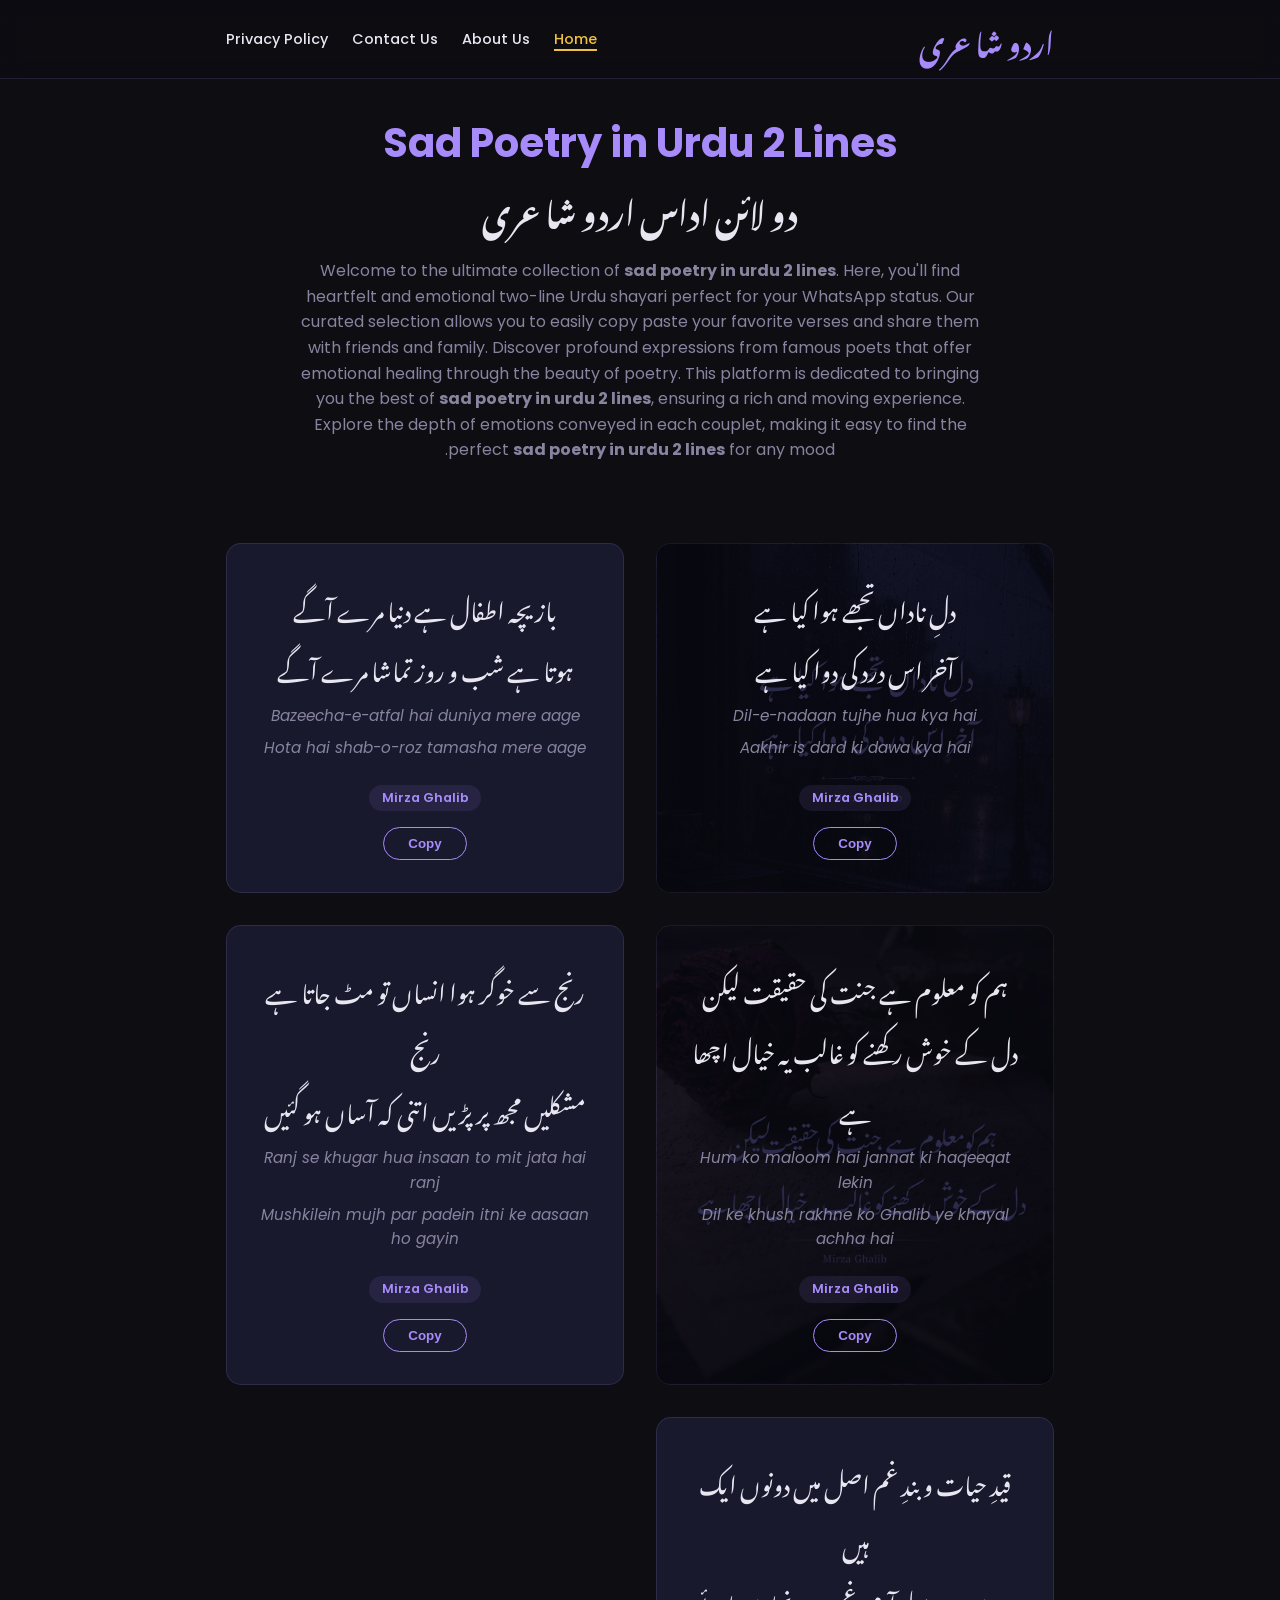
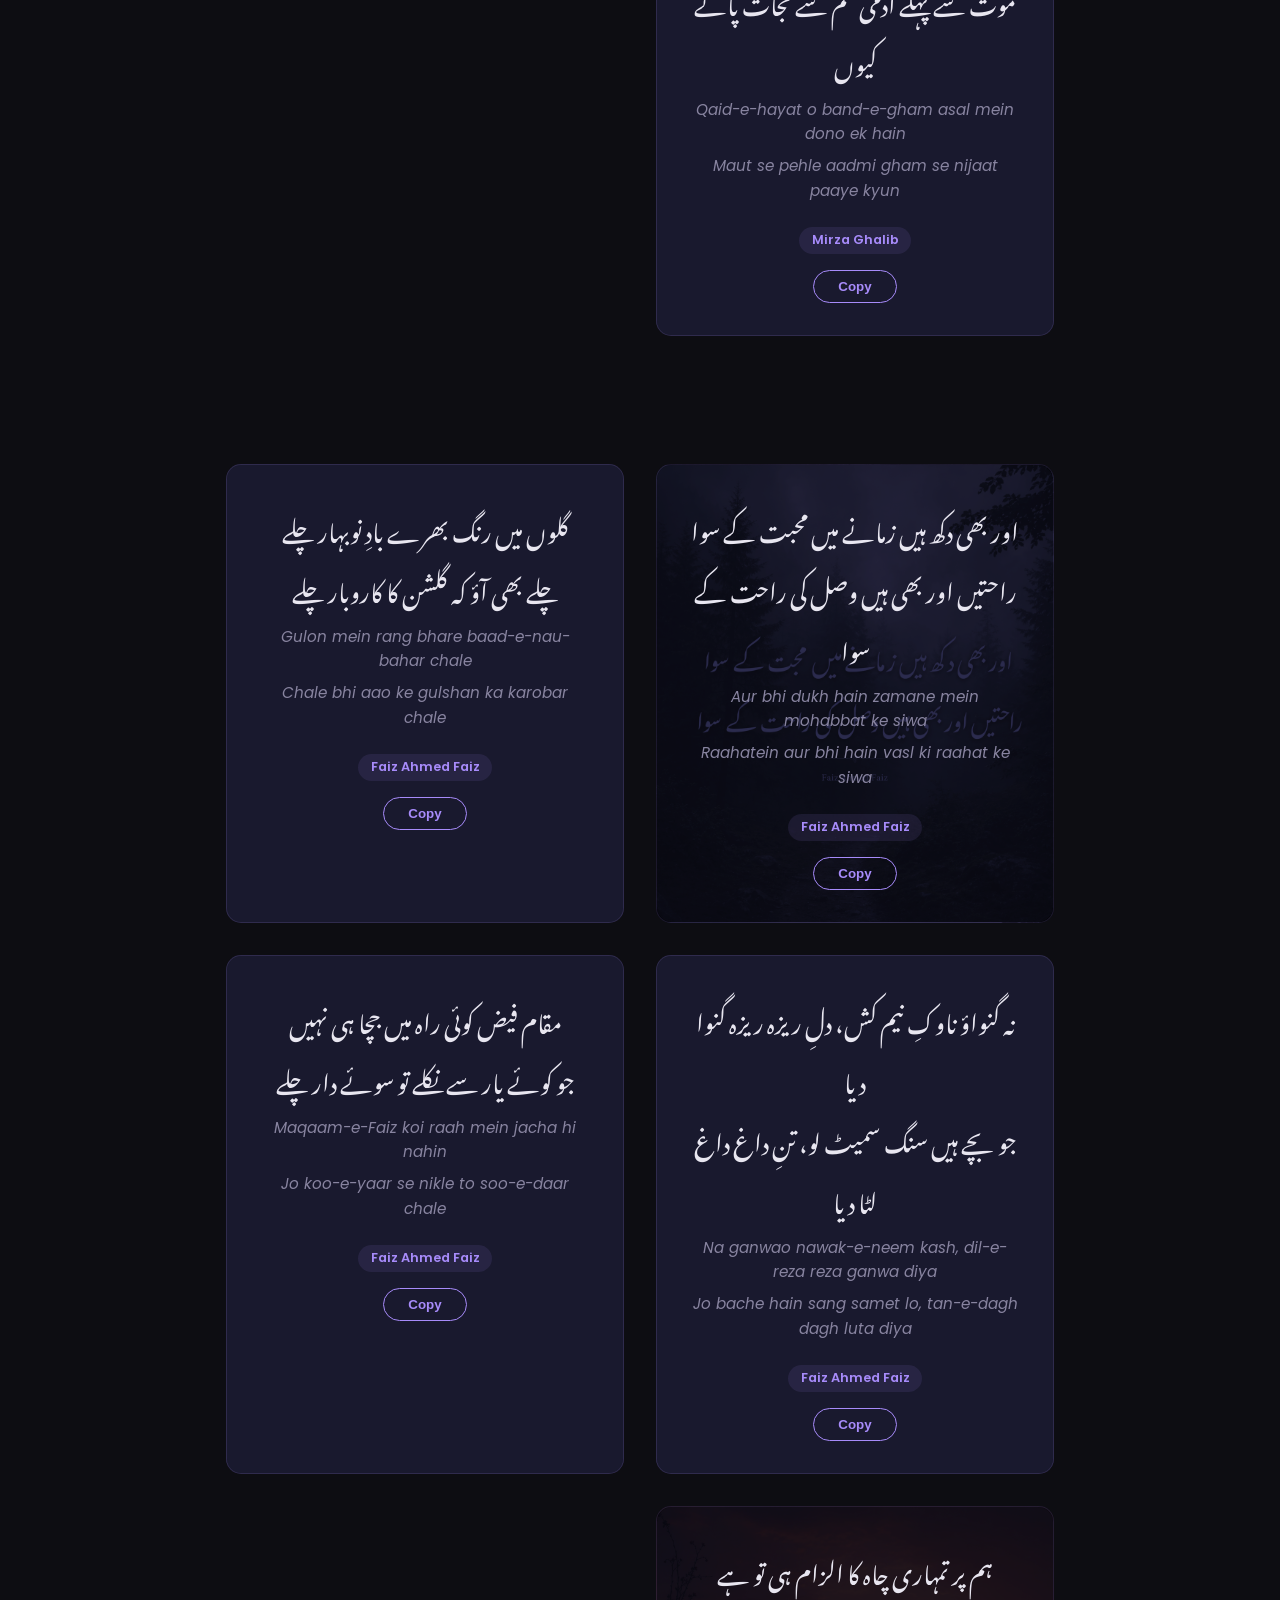
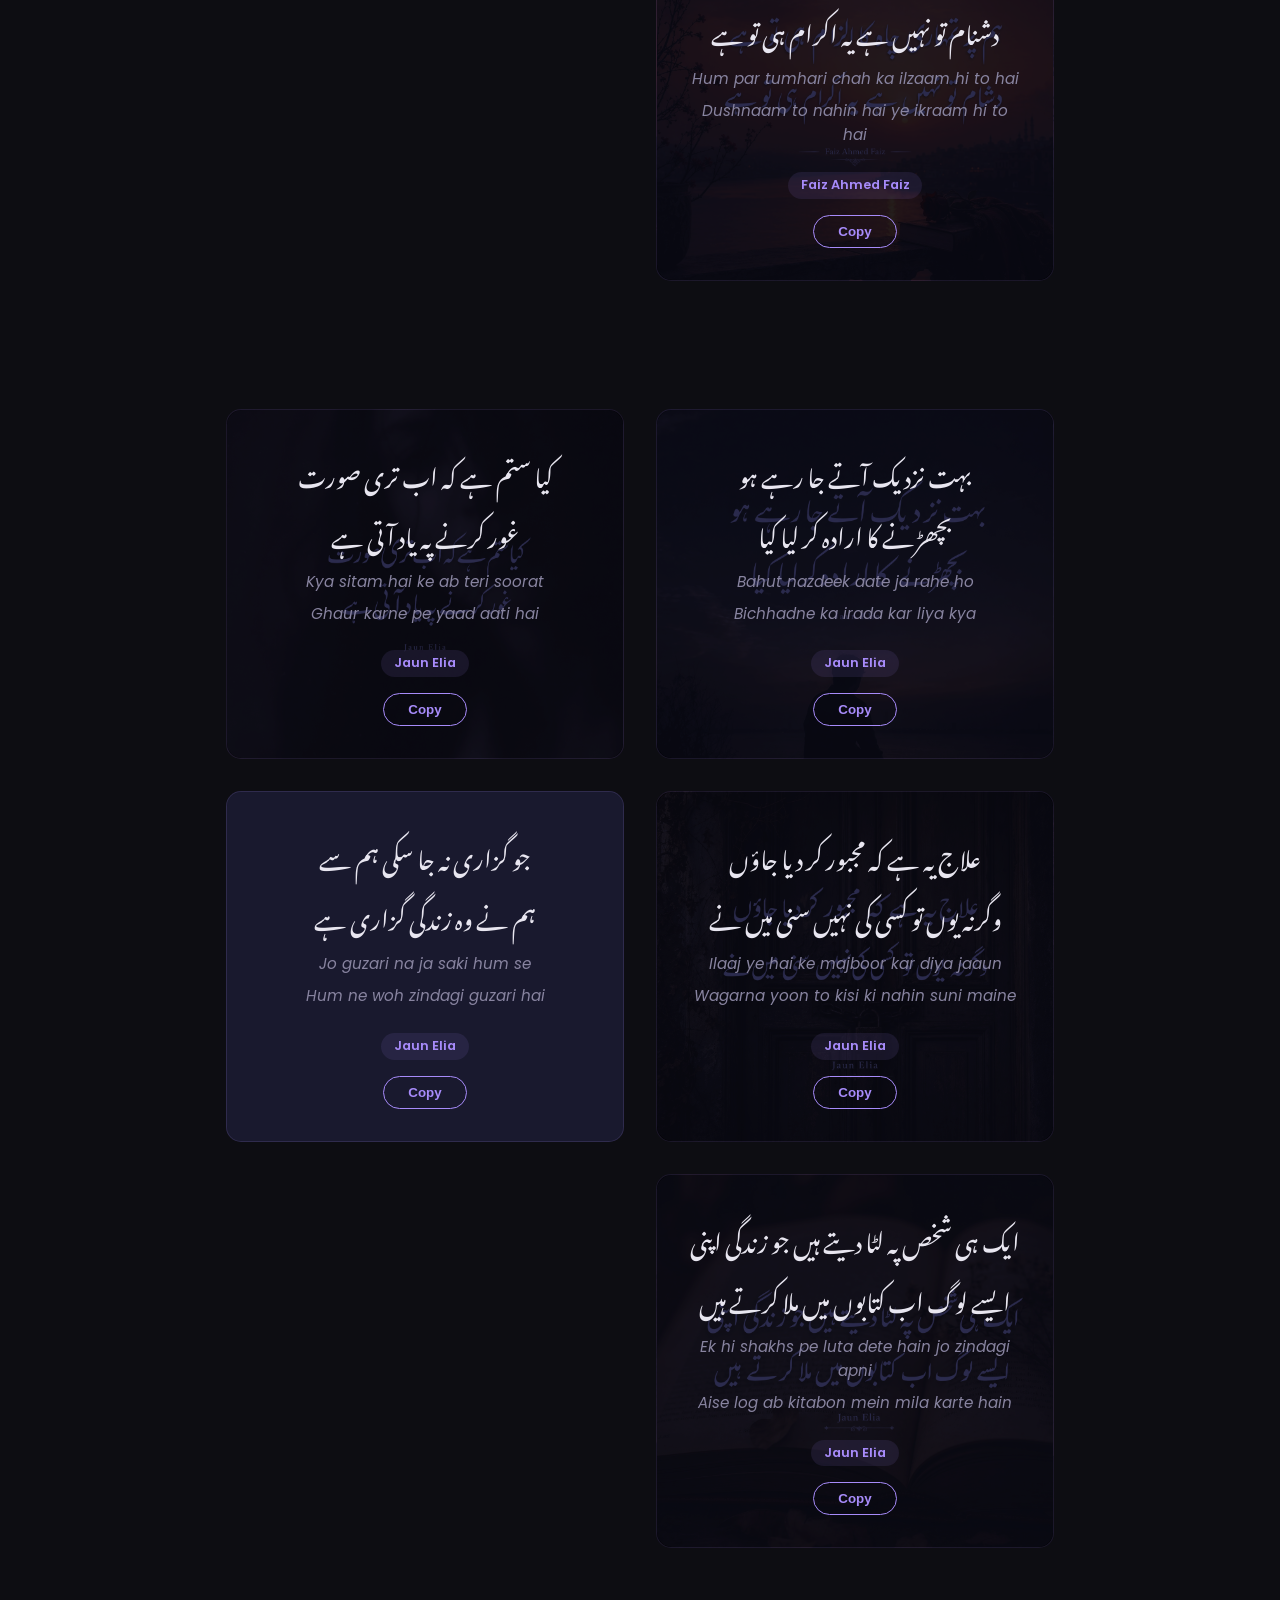
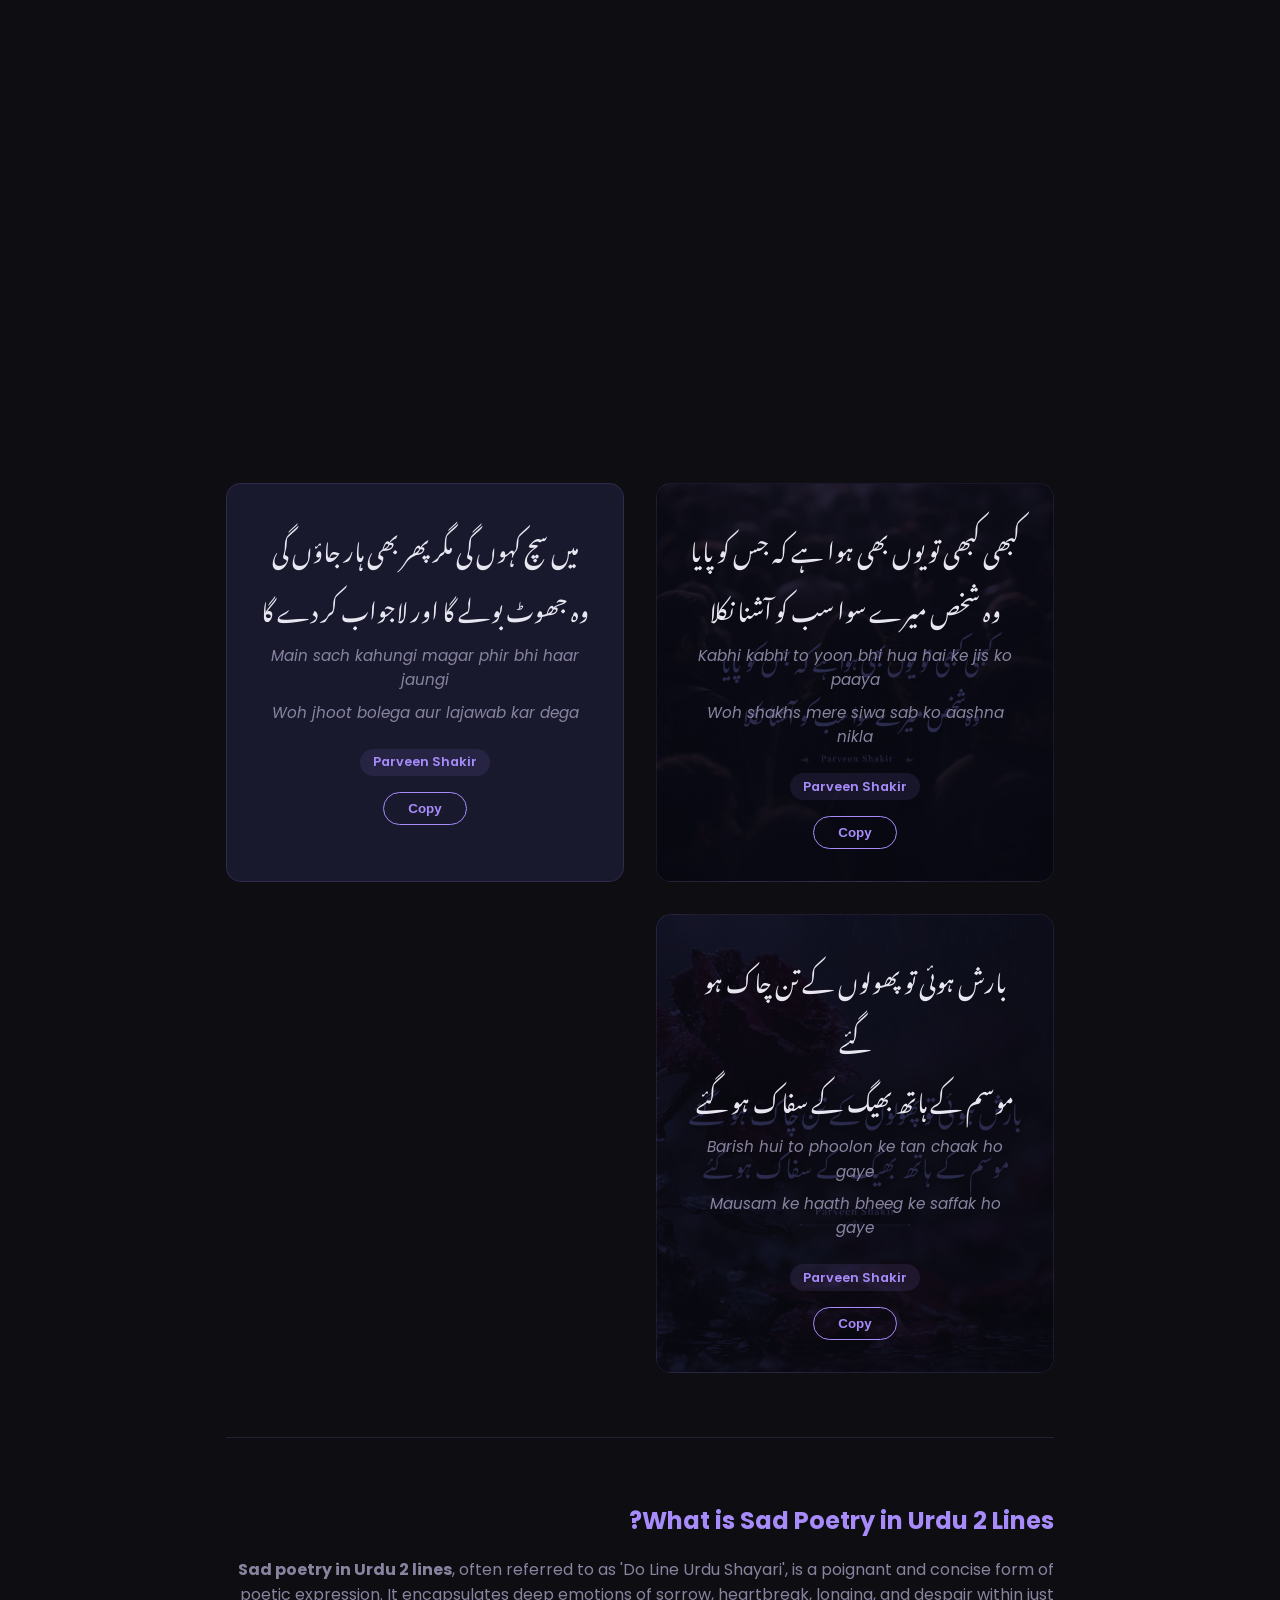
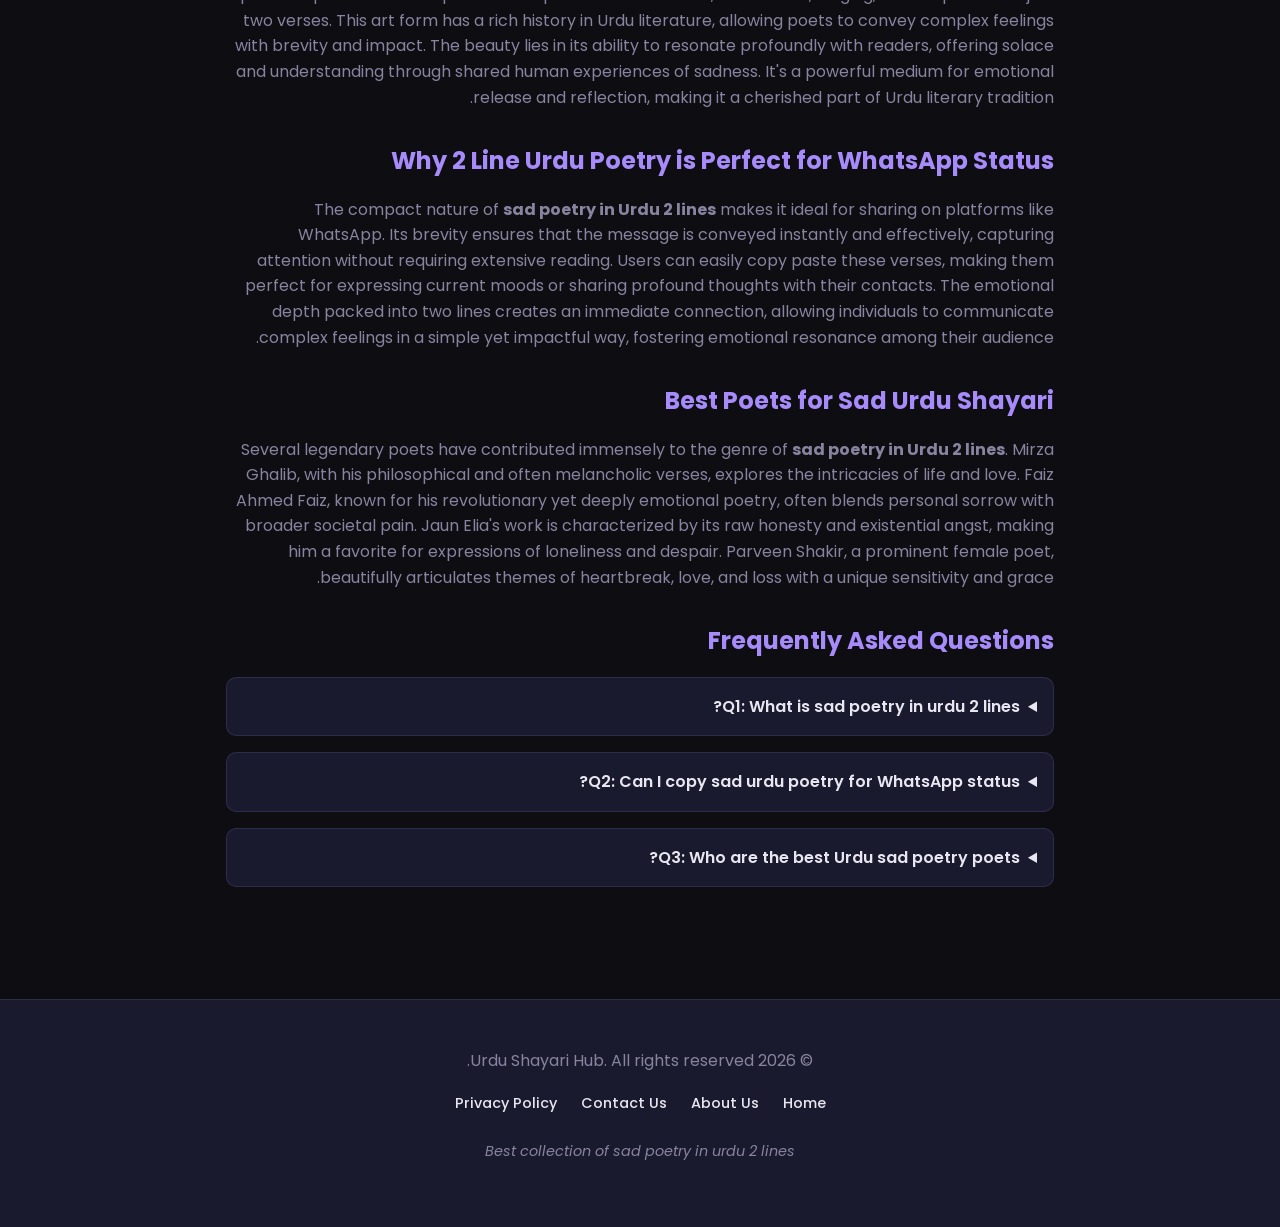
==== commit e2dc746f: "Update index.html" ====
--- a/index.html
+++ b/index.html
@@ -134,6 +134,7 @@
             <div class="poetry-grid">
                 <!-- Poetry Card 1 -->
                 <div class="poetry-card bg-poetry-1" role="img" aria-label="sad poetry in urdu 2 lines by Mirza Ghalib" style="background-size: cover; background-position: center;">
+                    <img src="poetry_1.jpg" alt="Sad poetry in Urdu 2 lines by Mirza Ghalib - Dil-e-nadaan tujhe hua kya hai" style="display: none;">
                     <p class="urdu-text">دلِ ناداں تجھے ہوا کیا ہے</p>
                     <p class="urdu-text">آخر اس درد کی دوا کیا ہے</p>
                     <p class="roman-urdu">Dil-e-nadaan tujhe hua kya hai</p>
@@ -152,6 +153,7 @@
                 </div>
                 <!-- Poetry Card 3 -->
                 <div class="poetry-card bg-poetry-3" role="img" aria-label="sad poetry in urdu 2 lines by Mirza Ghalib" style="background-size: cover; background-position: center;">
+                    <img src="poetry_3.jpg" alt="Sad poetry in Urdu 2 lines by Mirza Ghalib - Hum ko maloom hai jannat ki haqeeqat lekin" style="display: none;">
                     <p class="urdu-text">ہم کو معلوم ہے جنت کی حقیقت لیکن</p>
                     <p class="urdu-text">دل کے خوش رکھنے کو غالب یہ خیال اچھا ہے</p>
                     <p class="roman-urdu">Hum ko maloom hai jannat ki haqeeqat lekin</p>
@@ -194,6 +196,7 @@
 
                 <!-- Poetry Card 6 -->
                 <div class="poetry-card bg-poetry-6" role="img" aria-label="sad poetry in urdu 2 lines by Faiz Ahmed Faiz" style="background-size: cover; background-position: center;">
+                    <img src="poetry_6.jpg" alt="Sad poetry in Urdu 2 lines by Faiz Ahmed Faiz - Aur bhi dukh hain zamane mein mohabbat ke siwa" style="display: none;">
                     <p class="urdu-text">اور بھی دکھ ہیں زمانے میں محبت کے سوا</p>
                     <p class="urdu-text">راحتیں اور بھی ہیں وصل کی راحت کے سوا</p>
                     <p class="roman-urdu">Aur bhi dukh hain zamane mein mohabbat ke siwa</p>
@@ -212,6 +215,7 @@
                 </div>
                 <!-- Poetry Card 8 -->
                 <div class="poetry-card bg-poetry-8" role="img" aria-label="sad poetry in urdu 2 lines by Faiz Ahmed Faiz" style="background-size: cover; background-position: center;">
+                    <img src="poetry_8.jpg" alt="Sad poetry in Urdu 2 lines by Faiz Ahmed Faiz - Na ganwao nawak-e-neem kash" style="display: none;">
                     <p class="urdu-text">نہ گنواؤ ناوکِ نیم کش، دلِ ریزہ ریزہ گنوا دیا</p>
                     <p class="urdu-text">جو بچے ہیں سنگ سمیٹ لو، تنِ داغ داغ لٹا دیا</p>
                     <p class="roman-urdu">Na ganwao nawak-e-neem kash, dil-e-reza reza ganwa diya</p>
@@ -230,6 +234,7 @@
                 </div>
                 <!-- Poetry Card 10 -->
                 <div class="poetry-card bg-poetry-10" role="img" aria-label="sad poetry in urdu 2 lines by Faiz Ahmed Faiz" style="background-size: cover; background-position: center;">
+                    <img src="poetry_10.jpg" alt="Sad poetry in Urdu 2 lines by Faiz Ahmed Faiz - Hum par tumhari chah ka ilzaam hi to hai" style="display: none;">
                     <p class="urdu-text">ہم پر تمہاری چاہ کا الزام ہی تو ہے</p>
                     <p class="urdu-text">دشنام تو نہیں ہے یہ اکرام ہی تو ہے</p>
                     <p class="roman-urdu">Hum par tumhari chah ka ilzaam hi to hai</p>
@@ -254,6 +259,7 @@
 
                 <!-- Poetry Card 11 -->
                 <div class="poetry-card bg-poetry-11" role="img" aria-label="sad poetry in urdu 2 lines by Jaun Elia" style="background-size: cover; background-position: center;">
+                    <img src="poetry_11.jpg" alt="Sad poetry in Urdu 2 lines by Jaun Elia - Bahut nazdeek aate ja rahe ho" style="display: none;">
                     <p class="urdu-text">بہت نزدیک آتے جا رہے ہو</p>
                     <p class="urdu-text">بچھڑنے کا ارادہ کر لیا کیا</p>
                     <p class="roman-urdu">Bahut nazdeek aate ja rahe ho</p>
@@ -263,6 +269,7 @@
                 </div>
                 <!-- Poetry Card 12 -->
                 <div class="poetry-card bg-poetry-12" role="img" aria-label="sad poetry in urdu 2 lines by Jaun Elia" style="background-size: cover; background-position: center;">
+                    <img src="poetry_12.jpg" alt="Sad poetry in Urdu 2 lines by Jaun Elia - Kya sitam hai ke ab teri soorat" style="display: none;">
                     <p class="urdu-text">کیا ستم ہے کہ اب تری صورت</p>
                     <p class="urdu-text">غور کرنے پہ یاد آتی ہے</p>
                     <p class="roman-urdu">Kya sitam hai ke ab teri soorat</p>
@@ -272,6 +279,7 @@
                 </div>
                 <!-- Poetry Card 13 -->
                 <div class="poetry-card bg-poetry-13" role="img" aria-label="sad poetry in urdu 2 lines by Jaun Elia" style="background-size: cover; background-position: center;">
+                    <img src="poetry_13.jpg" alt="Sad poetry in Urdu 2 lines by Jaun Elia - Ilaaj ye hai ke majboor kar diya jaaun" style="display: none;">
                     <p class="urdu-text">علاج یہ ہے کہ مجبور کر دیا جاؤں</p>
                     <p class="urdu-text">وگرنہ یوں تو کسی کی نہیں سنی میں نے</p>
                     <p class="roman-urdu">Ilaaj ye hai ke majboor kar diya jaaun</p>
@@ -290,6 +298,7 @@
                 </div>
                 <!-- Poetry Card 15 -->
                 <div class="poetry-card bg-poetry-15" role="img" aria-label="sad poetry in urdu 2 lines by Jaun Elia" style="background-size: cover; background-position: center;">
+                    <img src="poetry_15.jpg" alt="Sad poetry in Urdu 2 lines by Jaun Elia - Ek hi shakhs pe luta dete hain jo zindagi apni" style="display: none;">
                     <p class="urdu-text">ایک ہی شخص پہ لٹا دیتے ہیں جو زندگی اپنی</p>
                     <p class="urdu-text">ایسے لوگ اب کتابوں میں ملا کرتے ہیں</p>
                     <p class="roman-urdu">Ek hi shakhs pe luta dete hain jo zindagi apni</p>
@@ -323,6 +332,7 @@
                 </div>
                 <!-- Poetry Card 17 -->
                 <div class="poetry-card bg-poetry-17" role="img" aria-label="sad poetry in urdu 2 lines by Parveen Shakir" style="background-size: cover; background-position: center;">
+                    <img src="poetry_17.jpg" alt="Sad poetry in Urdu 2 lines by Parveen Shakir - Woh to khushboo hai hawaon mein bikhar jaayega" style="display: none;">
                     <p class="urdu-text">وہ تو خوشبو ہے ہواؤں میں بکھر جائے گا</p>
                     <p class="urdu-text">مسئلہ پھول کا ہے پھول کدھر جائے گا</p>
                     <p class="roman-urdu">Woh to khushboo hai hawaon mein bikhar jaayega</p>
@@ -332,6 +342,7 @@
                 </div>
                 <!-- Poetry Card 18 -->
                 <div class="poetry-card bg-poetry-18" role="img" aria-label="sad poetry in urdu 2 lines by Parveen Shakir" style="background-size: cover; background-position: center;">
+                    <img src="poetry_18.jpg" alt="Sad poetry in Urdu 2 lines by Parveen Shakir - Kabhi kabhi to yoon bhi hua hai ke jis ko paaya" style="display: none;">
                     <p class="urdu-text">کبھی کبھی تو یوں بھی ہوا ہے کہ جس کو پایا</p>
                     <p class="urdu-text">وہ شخص میرے سوا سب کو آشنا نکلا</p>
                     <p class="roman-urdu">Kabhi kabhi to yoon bhi hua hai ke jis ko paaya</p>
@@ -350,6 +361,7 @@
                 </div>
                 <!-- Poetry Card 20 -->
                 <div class="poetry-card bg-poetry-20" role="img" aria-label="sad poetry in urdu 2 lines by Parveen Shakir" style="background-size: cover; background-position: center;">
+                    <img src="poetry_20.jpg" alt="Sad poetry in Urdu 2 lines by Parveen Shakir - Barish hui to phoolon ke tan chaak ho gaye" style="display: none;">
                     <p class="urdu-text">بارش ہوئی تو پھولوں کے تن چاک ہو گئے</p>
                     <p class="urdu-text">موسم کے ہاتھ بھیگ کے سفاک ہو گئے</p>
                     <p class="roman-urdu">Barish hui to phoolon ke tan chaak ho gaye</p>
--- a/style.css
+++ b/style.css
@@ -374,3 +374,18 @@
     .nav-link { font-size: 0.8rem; }
     .sticky-header ul { gap: 0.8rem; }
 }
+
+
+/* Poetry Image Backgrounds */
+.bg-poetry-1 { background-image: url('poetry_1.jpg') !important; }
+.bg-poetry-3 { background-image: url('poetry_3.jpg') !important; }
+.bg-poetry-6 { background-image: url('poetry_6.jpg') !important; }
+.bg-poetry-8 { background-image: url('poetry_8.jpg') !important; }
+.bg-poetry-10 { background-image: url('poetry_10.jpg') !important; }
+.bg-poetry-11 { background-image: url('poetry_11.jpg') !important; }
+.bg-poetry-12 { background-image: url('poetry_12.jpg') !important; }
+.bg-poetry-13 { background-image: url('poetry_13.jpg') !important; }
+.bg-poetry-15 { background-image: url('poetry_15.jpg') !important; }
+.bg-poetry-17 { background-image: url('poetry_17.jpg') !important; }
+.bg-poetry-18 { background-image: url('poetry_18.jpg') !important; }
+.bg-poetry-20 { background-image: url('poetry_20.jpg') !important; }
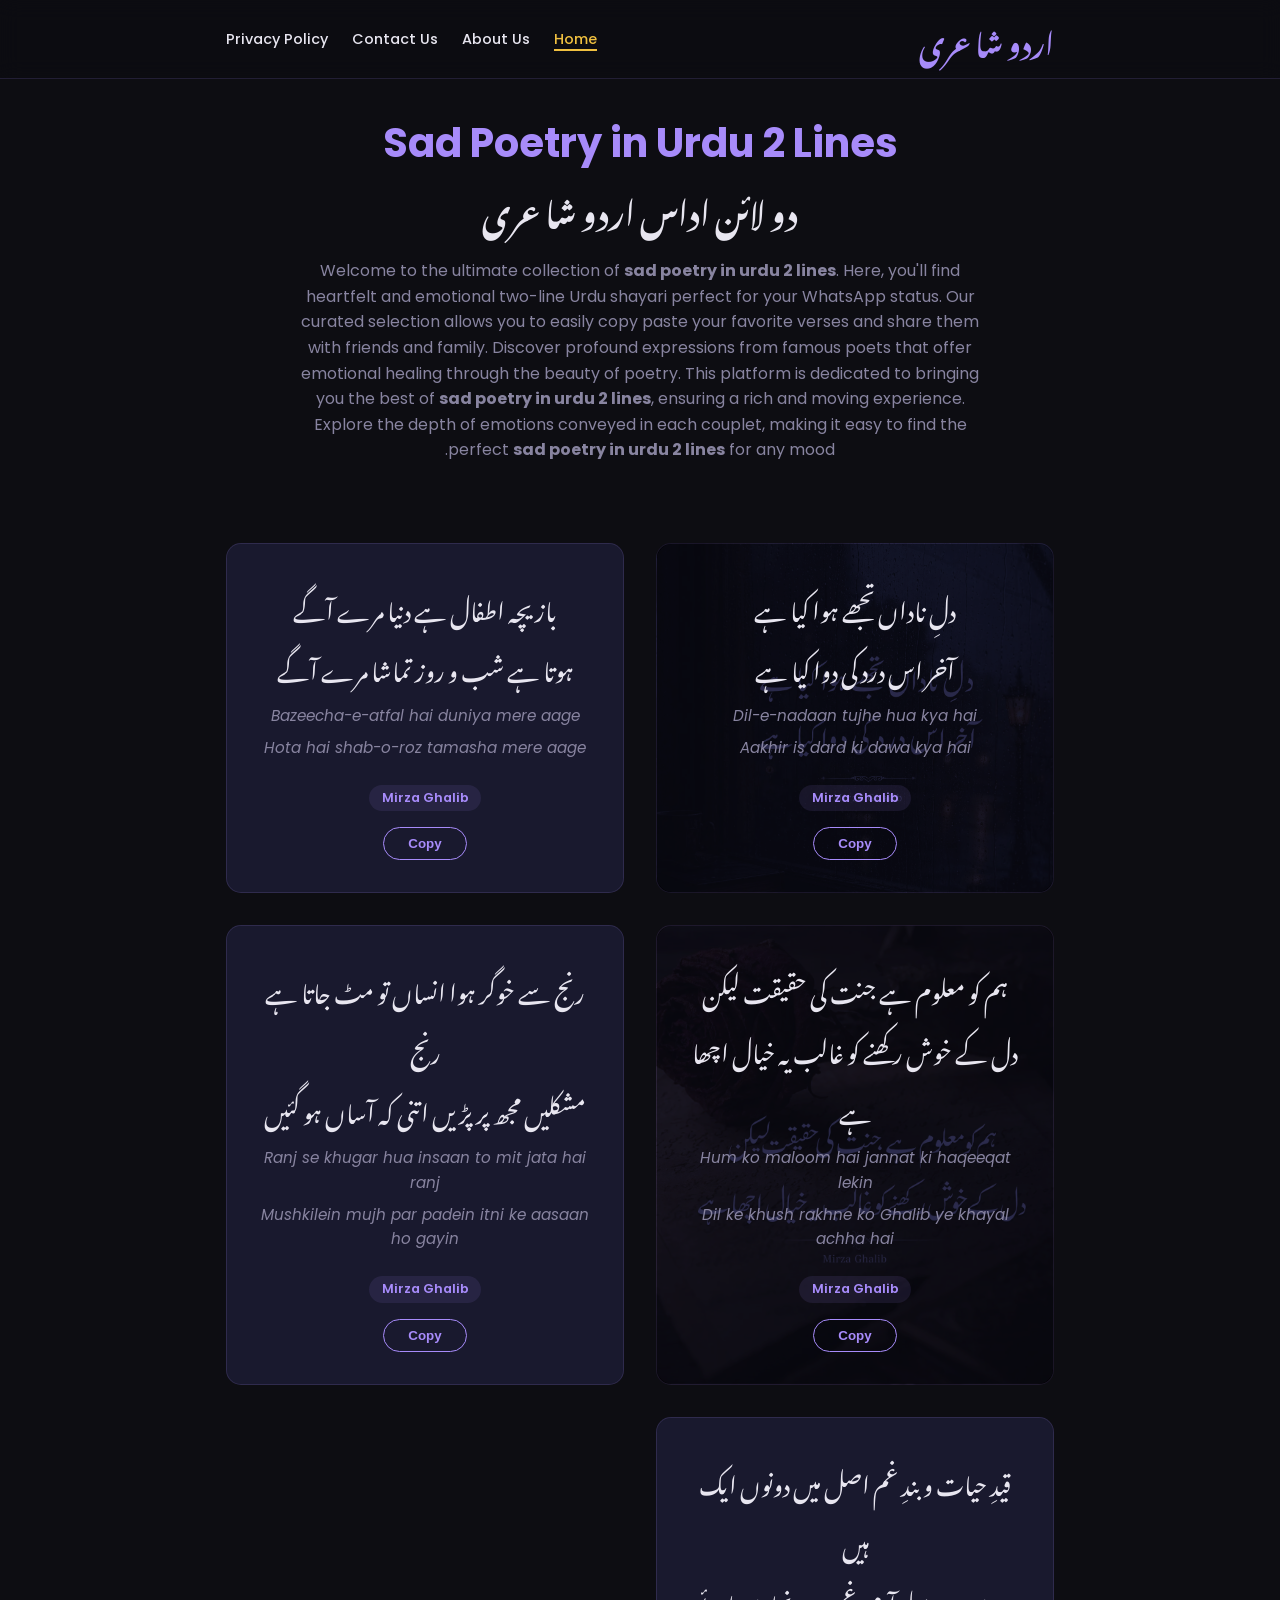
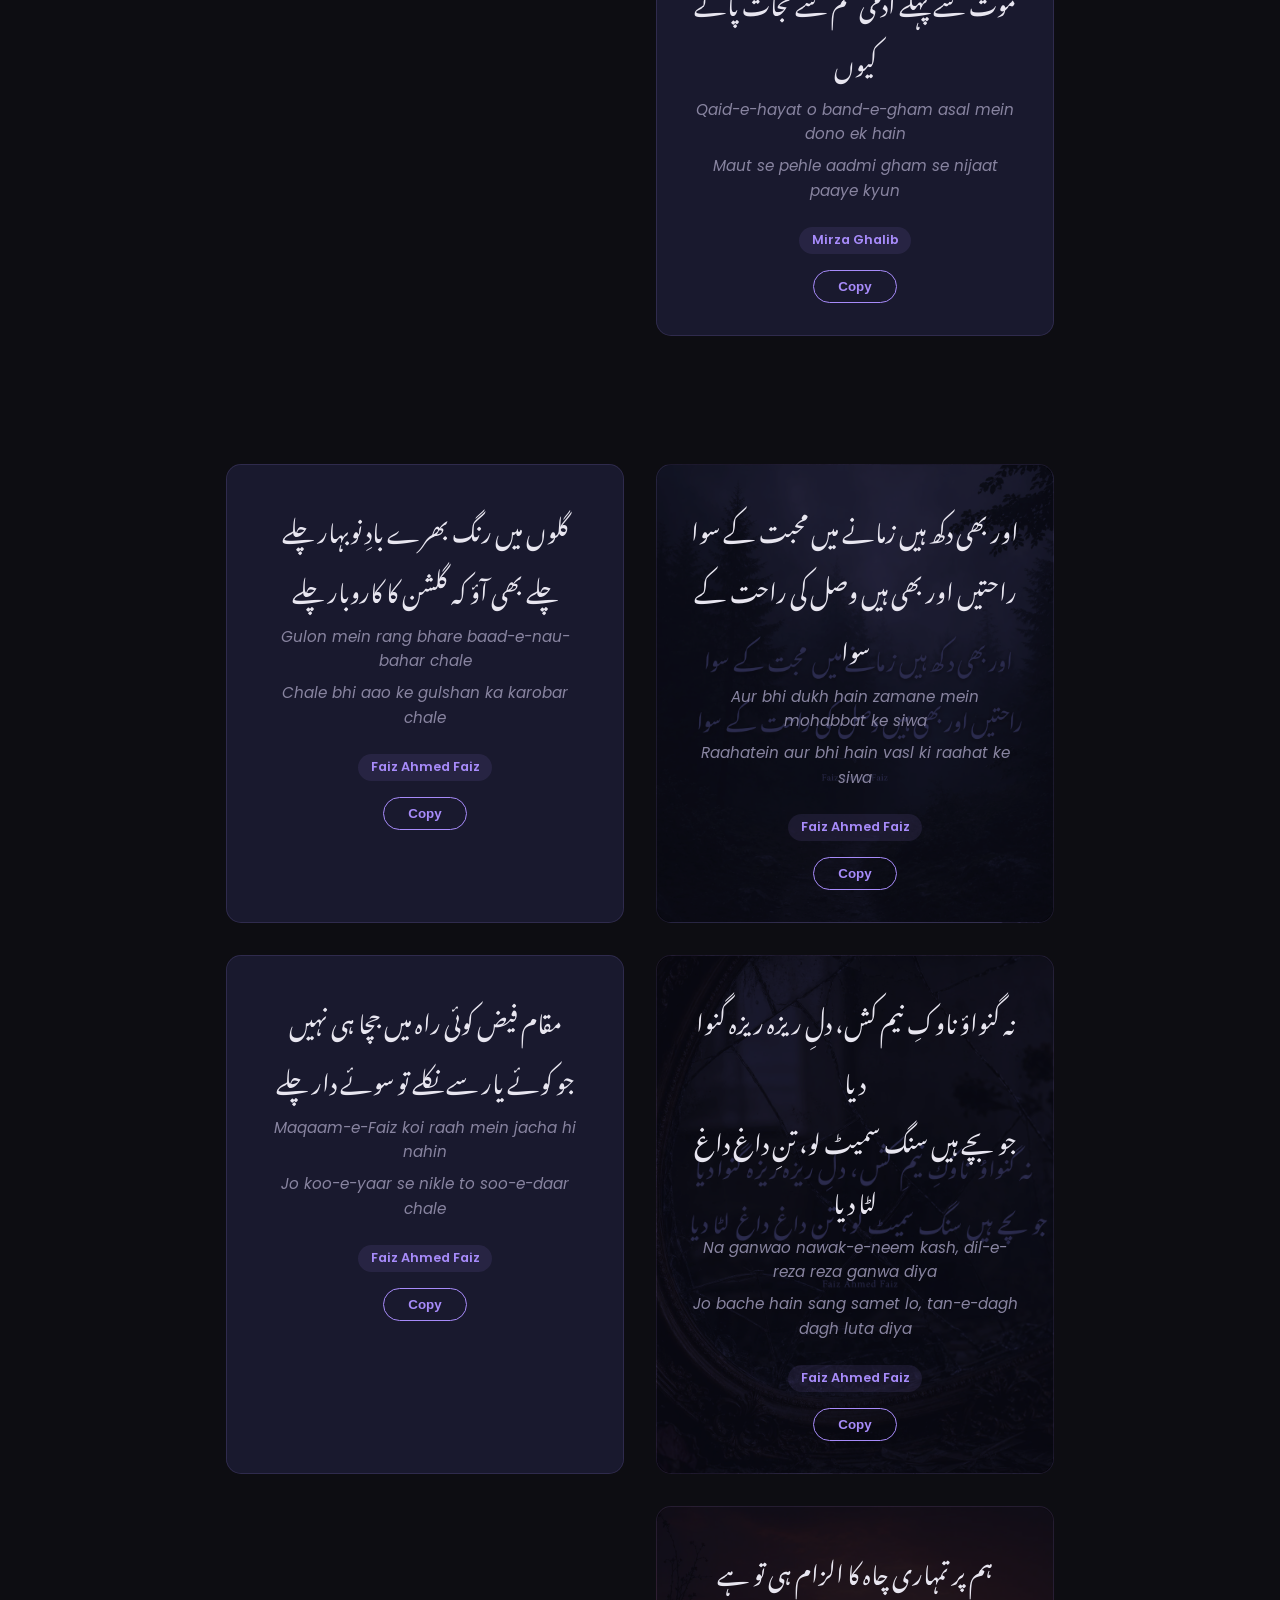
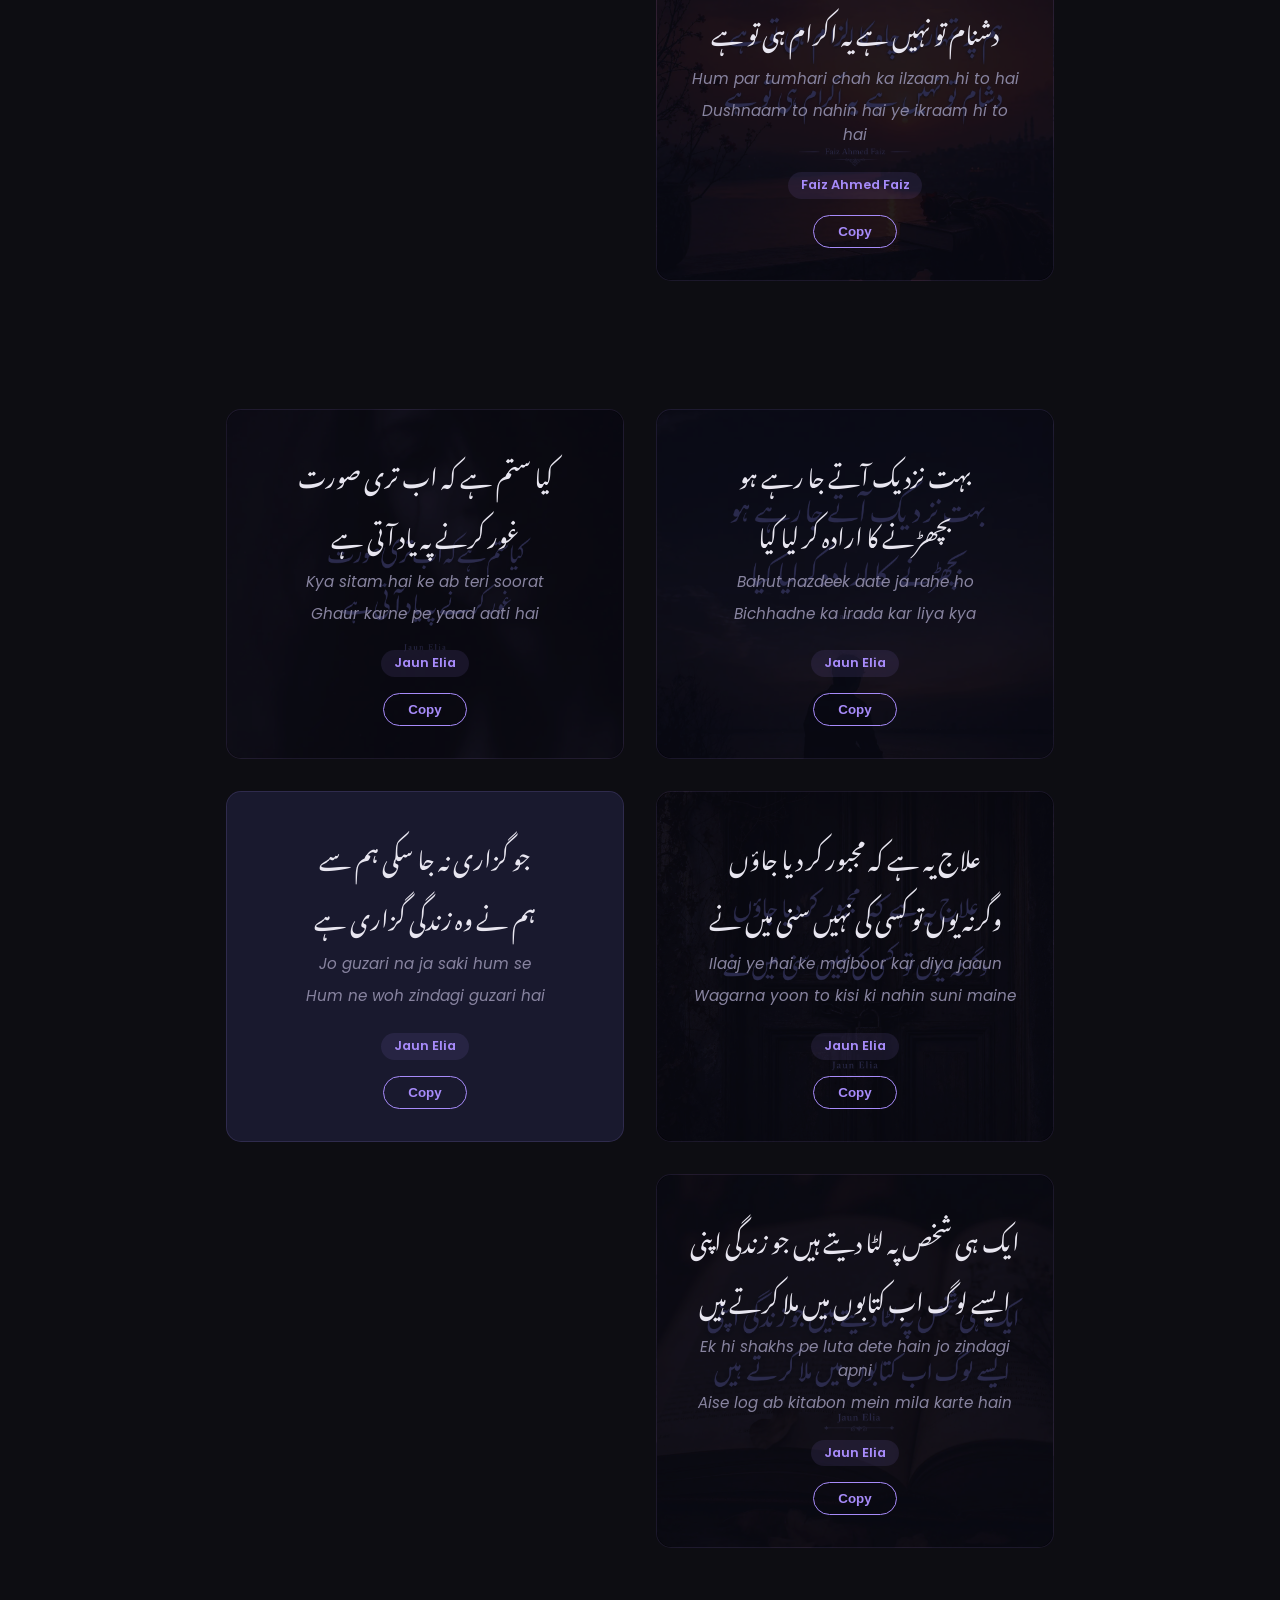
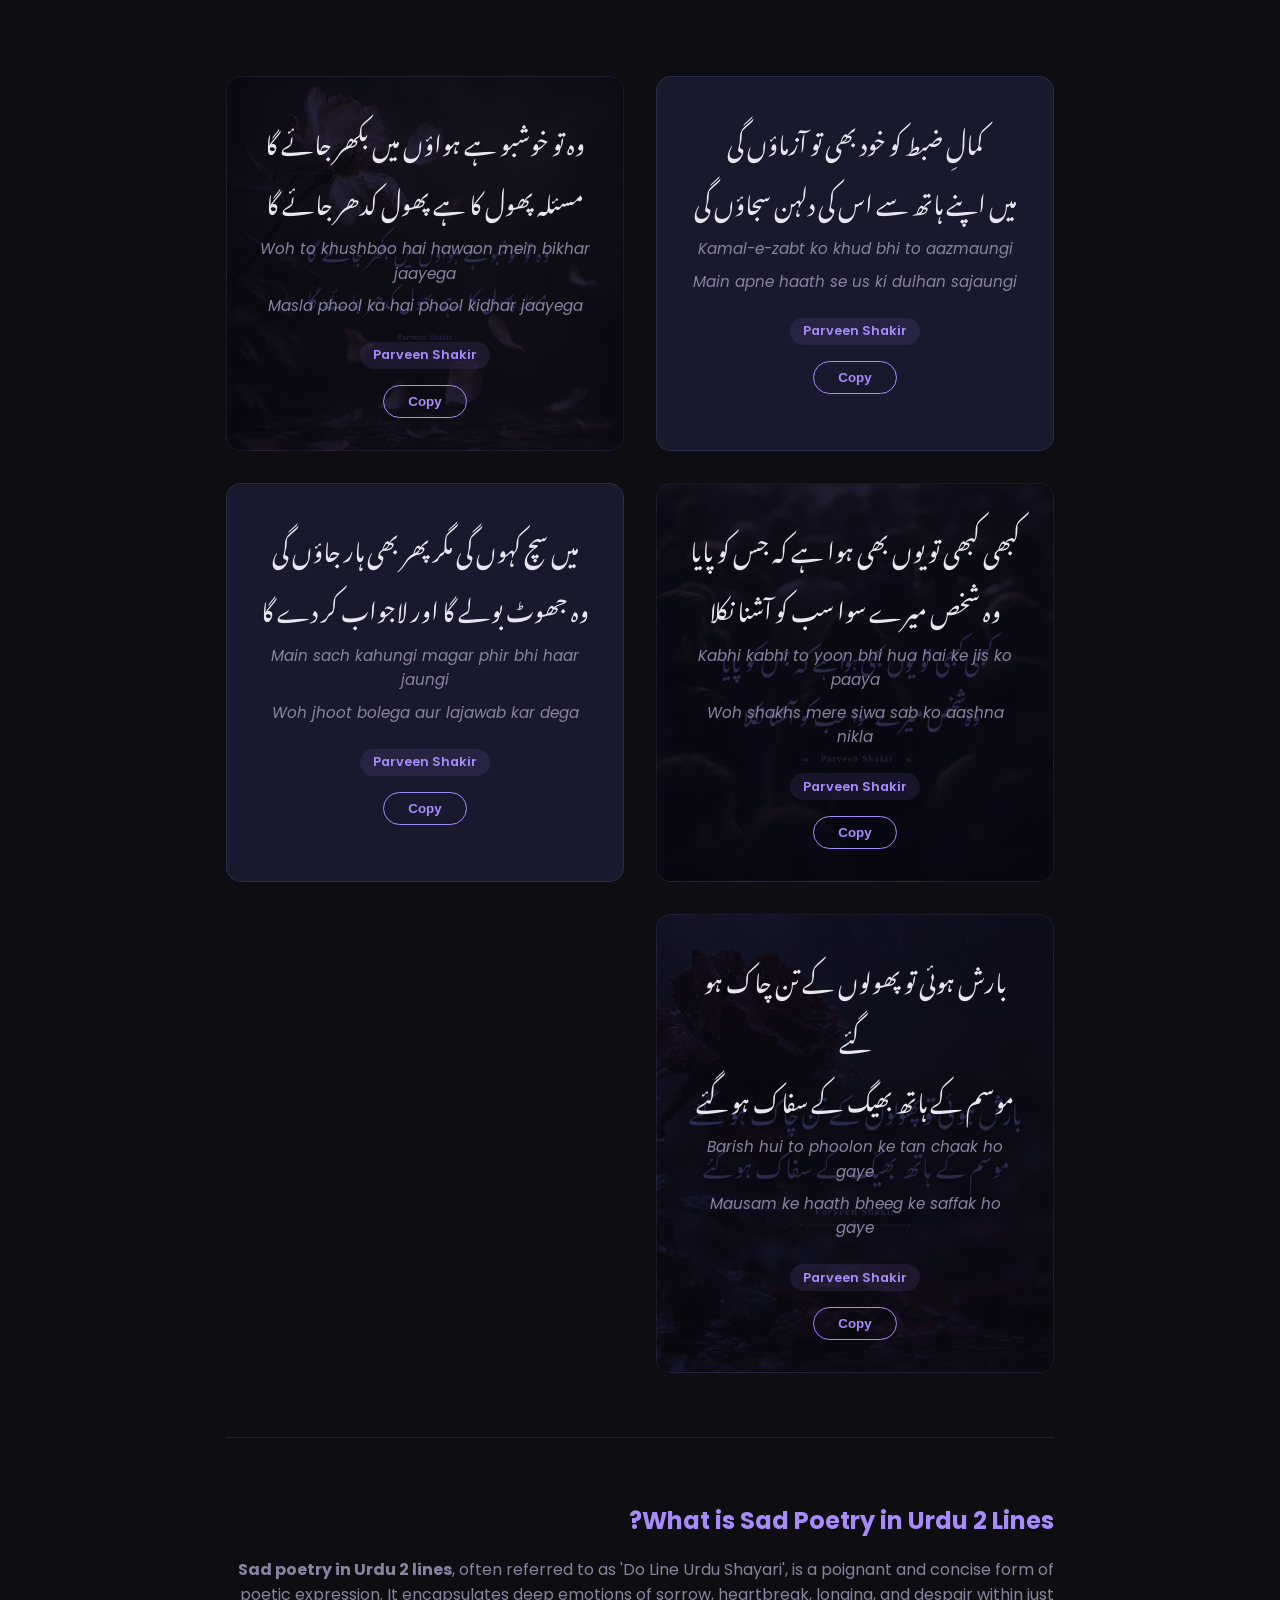
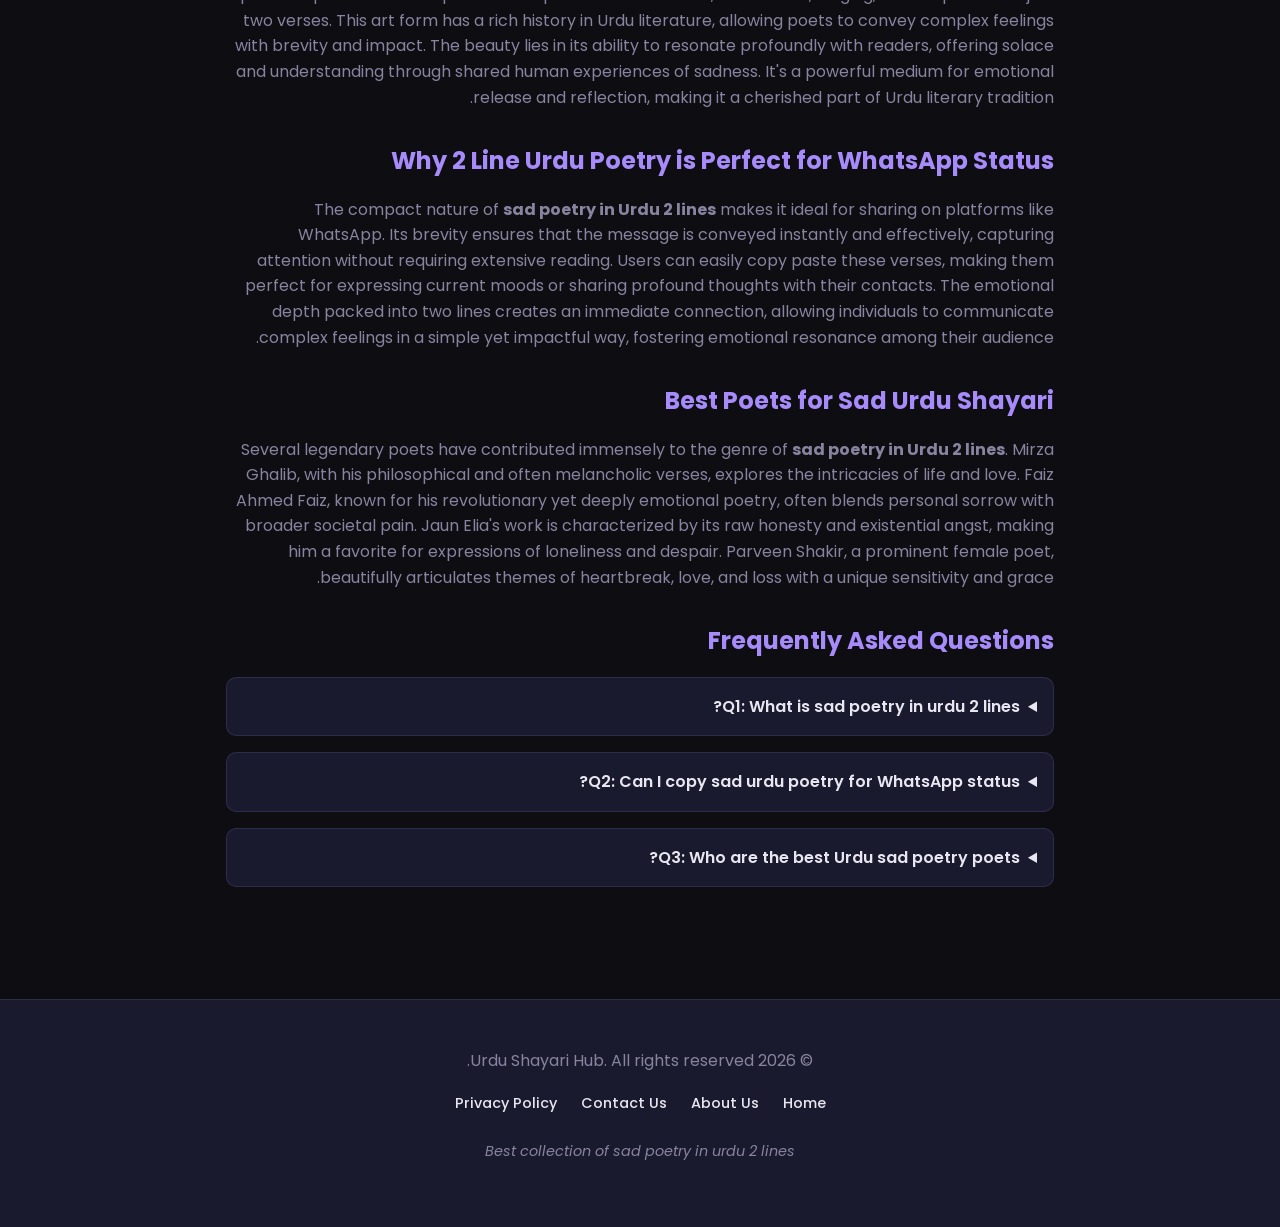
==== commit ca60b032: "Update index.html" ====
--- a/index.html
+++ b/index.html
@@ -134,7 +134,7 @@
             <div class="poetry-grid">
                 <!-- Poetry Card 1 -->
                 <div class="poetry-card bg-poetry-1" role="img" aria-label="sad poetry in urdu 2 lines by Mirza Ghalib" style="background-size: cover; background-position: center;">
-                    <img src="poetry_1.jpg" alt="Sad poetry in Urdu 2 lines by Mirza Ghalib - Dil-e-nadaan tujhe hua kya hai" style="display: none;">
+                    <img src="poetry_1.webp" alt="Sad poetry in Urdu 2 lines by Mirza Ghalib - Dil-e-nadaan tujhe hua kya hai" style="display: none;">
                     <p class="urdu-text">دلِ ناداں تجھے ہوا کیا ہے</p>
                     <p class="urdu-text">آخر اس درد کی دوا کیا ہے</p>
                     <p class="roman-urdu">Dil-e-nadaan tujhe hua kya hai</p>
@@ -153,7 +153,7 @@
                 </div>
                 <!-- Poetry Card 3 -->
                 <div class="poetry-card bg-poetry-3" role="img" aria-label="sad poetry in urdu 2 lines by Mirza Ghalib" style="background-size: cover; background-position: center;">
-                    <img src="poetry_3.jpg" alt="Sad poetry in Urdu 2 lines by Mirza Ghalib - Hum ko maloom hai jannat ki haqeeqat lekin" style="display: none;">
+                    <img src="poetry_3.webp" alt="Sad poetry in Urdu 2 lines by Mirza Ghalib - Hum ko maloom hai jannat ki haqeeqat lekin" style="display: none;">
                     <p class="urdu-text">ہم کو معلوم ہے جنت کی حقیقت لیکن</p>
                     <p class="urdu-text">دل کے خوش رکھنے کو غالب یہ خیال اچھا ہے</p>
                     <p class="roman-urdu">Hum ko maloom hai jannat ki haqeeqat lekin</p>
@@ -196,7 +196,7 @@
 
                 <!-- Poetry Card 6 -->
                 <div class="poetry-card bg-poetry-6" role="img" aria-label="sad poetry in urdu 2 lines by Faiz Ahmed Faiz" style="background-size: cover; background-position: center;">
-                    <img src="poetry_6.jpg" alt="Sad poetry in Urdu 2 lines by Faiz Ahmed Faiz - Aur bhi dukh hain zamane mein mohabbat ke siwa" style="display: none;">
+                    <img src="poetry_6.webp" alt="Sad poetry in Urdu 2 lines by Faiz Ahmed Faiz - Aur bhi dukh hain zamane mein mohabbat ke siwa" style="display: none;">
                     <p class="urdu-text">اور بھی دکھ ہیں زمانے میں محبت کے سوا</p>
                     <p class="urdu-text">راحتیں اور بھی ہیں وصل کی راحت کے سوا</p>
                     <p class="roman-urdu">Aur bhi dukh hain zamane mein mohabbat ke siwa</p>
@@ -215,7 +215,7 @@
                 </div>
                 <!-- Poetry Card 8 -->
                 <div class="poetry-card bg-poetry-8" role="img" aria-label="sad poetry in urdu 2 lines by Faiz Ahmed Faiz" style="background-size: cover; background-position: center;">
-                    <img src="poetry_8.jpg" alt="Sad poetry in Urdu 2 lines by Faiz Ahmed Faiz - Na ganwao nawak-e-neem kash" style="display: none;">
+                    <img src="poetry_8.webp" alt="Sad poetry in Urdu 2 lines by Faiz Ahmed Faiz - Na ganwao nawak-e-neem kash" style="display: none;">
                     <p class="urdu-text">نہ گنواؤ ناوکِ نیم کش، دلِ ریزہ ریزہ گنوا دیا</p>
                     <p class="urdu-text">جو بچے ہیں سنگ سمیٹ لو، تنِ داغ داغ لٹا دیا</p>
                     <p class="roman-urdu">Na ganwao nawak-e-neem kash, dil-e-reza reza ganwa diya</p>
@@ -234,7 +234,7 @@
                 </div>
                 <!-- Poetry Card 10 -->
                 <div class="poetry-card bg-poetry-10" role="img" aria-label="sad poetry in urdu 2 lines by Faiz Ahmed Faiz" style="background-size: cover; background-position: center;">
-                    <img src="poetry_10.jpg" alt="Sad poetry in Urdu 2 lines by Faiz Ahmed Faiz - Hum par tumhari chah ka ilzaam hi to hai" style="display: none;">
+                    <img src="poetry_10.webp" alt="Sad poetry in Urdu 2 lines by Faiz Ahmed Faiz - Hum par tumhari chah ka ilzaam hi to hai" style="display: none;">
                     <p class="urdu-text">ہم پر تمہاری چاہ کا الزام ہی تو ہے</p>
                     <p class="urdu-text">دشنام تو نہیں ہے یہ اکرام ہی تو ہے</p>
                     <p class="roman-urdu">Hum par tumhari chah ka ilzaam hi to hai</p>
@@ -259,7 +259,7 @@
 
                 <!-- Poetry Card 11 -->
                 <div class="poetry-card bg-poetry-11" role="img" aria-label="sad poetry in urdu 2 lines by Jaun Elia" style="background-size: cover; background-position: center;">
-                    <img src="poetry_11.jpg" alt="Sad poetry in Urdu 2 lines by Jaun Elia - Bahut nazdeek aate ja rahe ho" style="display: none;">
+                    <img src="poetry_11.webp" alt="Sad poetry in Urdu 2 lines by Jaun Elia - Bahut nazdeek aate ja rahe ho" style="display: none;">
                     <p class="urdu-text">بہت نزدیک آتے جا رہے ہو</p>
                     <p class="urdu-text">بچھڑنے کا ارادہ کر لیا کیا</p>
                     <p class="roman-urdu">Bahut nazdeek aate ja rahe ho</p>
@@ -269,7 +269,7 @@
                 </div>
                 <!-- Poetry Card 12 -->
                 <div class="poetry-card bg-poetry-12" role="img" aria-label="sad poetry in urdu 2 lines by Jaun Elia" style="background-size: cover; background-position: center;">
-                    <img src="poetry_12.jpg" alt="Sad poetry in Urdu 2 lines by Jaun Elia - Kya sitam hai ke ab teri soorat" style="display: none;">
+                    <img src="poetry_12.webp" alt="Sad poetry in Urdu 2 lines by Jaun Elia - Kya sitam hai ke ab teri soorat" style="display: none;">
                     <p class="urdu-text">کیا ستم ہے کہ اب تری صورت</p>
                     <p class="urdu-text">غور کرنے پہ یاد آتی ہے</p>
                     <p class="roman-urdu">Kya sitam hai ke ab teri soorat</p>
@@ -279,7 +279,7 @@
                 </div>
                 <!-- Poetry Card 13 -->
                 <div class="poetry-card bg-poetry-13" role="img" aria-label="sad poetry in urdu 2 lines by Jaun Elia" style="background-size: cover; background-position: center;">
-                    <img src="poetry_13.jpg" alt="Sad poetry in Urdu 2 lines by Jaun Elia - Ilaaj ye hai ke majboor kar diya jaaun" style="display: none;">
+                    <img src="poetry_13.webp" alt="Sad poetry in Urdu 2 lines by Jaun Elia - Ilaaj ye hai ke majboor kar diya jaaun" style="display: none;">
                     <p class="urdu-text">علاج یہ ہے کہ مجبور کر دیا جاؤں</p>
                     <p class="urdu-text">وگرنہ یوں تو کسی کی نہیں سنی میں نے</p>
                     <p class="roman-urdu">Ilaaj ye hai ke majboor kar diya jaaun</p>
@@ -298,7 +298,7 @@
                 </div>
                 <!-- Poetry Card 15 -->
                 <div class="poetry-card bg-poetry-15" role="img" aria-label="sad poetry in urdu 2 lines by Jaun Elia" style="background-size: cover; background-position: center;">
-                    <img src="poetry_15.jpg" alt="Sad poetry in Urdu 2 lines by Jaun Elia - Ek hi shakhs pe luta dete hain jo zindagi apni" style="display: none;">
+                    <img src="poetry_15.webp" alt="Sad poetry in Urdu 2 lines by Jaun Elia - Ek hi shakhs pe luta dete hain jo zindagi apni" style="display: none;">
                     <p class="urdu-text">ایک ہی شخص پہ لٹا دیتے ہیں جو زندگی اپنی</p>
                     <p class="urdu-text">ایسے لوگ اب کتابوں میں ملا کرتے ہیں</p>
                     <p class="roman-urdu">Ek hi shakhs pe luta dete hain jo zindagi apni</p>
@@ -332,7 +332,7 @@
                 </div>
                 <!-- Poetry Card 17 -->
                 <div class="poetry-card bg-poetry-17" role="img" aria-label="sad poetry in urdu 2 lines by Parveen Shakir" style="background-size: cover; background-position: center;">
-                    <img src="poetry_17.jpg" alt="Sad poetry in Urdu 2 lines by Parveen Shakir - Woh to khushboo hai hawaon mein bikhar jaayega" style="display: none;">
+                    <img src="poetry_17.webp" alt="Sad poetry in Urdu 2 lines by Parveen Shakir - Woh to khushboo hai hawaon mein bikhar jaayega" style="display: none;">
                     <p class="urdu-text">وہ تو خوشبو ہے ہواؤں میں بکھر جائے گا</p>
                     <p class="urdu-text">مسئلہ پھول کا ہے پھول کدھر جائے گا</p>
                     <p class="roman-urdu">Woh to khushboo hai hawaon mein bikhar jaayega</p>
@@ -342,7 +342,7 @@
                 </div>
                 <!-- Poetry Card 18 -->
                 <div class="poetry-card bg-poetry-18" role="img" aria-label="sad poetry in urdu 2 lines by Parveen Shakir" style="background-size: cover; background-position: center;">
-                    <img src="poetry_18.jpg" alt="Sad poetry in Urdu 2 lines by Parveen Shakir - Kabhi kabhi to yoon bhi hua hai ke jis ko paaya" style="display: none;">
+                    <img src="poetry_18.webp" alt="Sad poetry in Urdu 2 lines by Parveen Shakir - Kabhi kabhi to yoon bhi hua hai ke jis ko paaya" style="display: none;">
                     <p class="urdu-text">کبھی کبھی تو یوں بھی ہوا ہے کہ جس کو پایا</p>
                     <p class="urdu-text">وہ شخص میرے سوا سب کو آشنا نکلا</p>
                     <p class="roman-urdu">Kabhi kabhi to yoon bhi hua hai ke jis ko paaya</p>
@@ -361,7 +361,7 @@
                 </div>
                 <!-- Poetry Card 20 -->
                 <div class="poetry-card bg-poetry-20" role="img" aria-label="sad poetry in urdu 2 lines by Parveen Shakir" style="background-size: cover; background-position: center;">
-                    <img src="poetry_20.jpg" alt="Sad poetry in Urdu 2 lines by Parveen Shakir - Barish hui to phoolon ke tan chaak ho gaye" style="display: none;">
+                    <img src="poetry_20.webp" alt="Sad poetry in Urdu 2 lines by Parveen Shakir - Barish hui to phoolon ke tan chaak ho gaye" style="display: none;">
                     <p class="urdu-text">بارش ہوئی تو پھولوں کے تن چاک ہو گئے</p>
                     <p class="urdu-text">موسم کے ہاتھ بھیگ کے سفاک ہو گئے</p>
                     <p class="roman-urdu">Barish hui to phoolon ke tan chaak ho gaye</p>
--- a/style.css
+++ b/style.css
@@ -377,15 +377,15 @@
 
 
 /* Poetry Image Backgrounds */
-.bg-poetry-1 { background-image: url('poetry_1.jpg') !important; }
-.bg-poetry-3 { background-image: url('poetry_3.jpg') !important; }
-.bg-poetry-6 { background-image: url('poetry_6.jpg') !important; }
-.bg-poetry-8 { background-image: url('poetry_8.jpg') !important; }
-.bg-poetry-10 { background-image: url('poetry_10.jpg') !important; }
-.bg-poetry-11 { background-image: url('poetry_11.jpg') !important; }
-.bg-poetry-12 { background-image: url('poetry_12.jpg') !important; }
-.bg-poetry-13 { background-image: url('poetry_13.jpg') !important; }
-.bg-poetry-15 { background-image: url('poetry_15.jpg') !important; }
-.bg-poetry-17 { background-image: url('poetry_17.jpg') !important; }
-.bg-poetry-18 { background-image: url('poetry_18.jpg') !important; }
-.bg-poetry-20 { background-image: url('poetry_20.jpg') !important; }
+.bg-poetry-1 { background-image: url('poetry_1.webp') !important; }
+.bg-poetry-3 { background-image: url('poetry_3.webp') !important; }
+.bg-poetry-6 { background-image: url('poetry_6.webp') !important; }
+.bg-poetry-8 { background-image: url('poetry_8.webp') !important; }
+.bg-poetry-10 { background-image: url('poetry_10.webp') !important; }
+.bg-poetry-11 { background-image: url('poetry_11.webp') !important; }
+.bg-poetry-12 { background-image: url('poetry_12.webp') !important; }
+.bg-poetry-13 { background-image: url('poetry_13.webp') !important; }
+.bg-poetry-15 { background-image: url('poetry_15.webp') !important; }
+.bg-poetry-17 { background-image: url('poetry_17.webp') !important; }
+.bg-poetry-18 { background-image: url('poetry_18.webp') !important; }
+.bg-poetry-20 { background-image: url('poetry_20.webp') !important; }
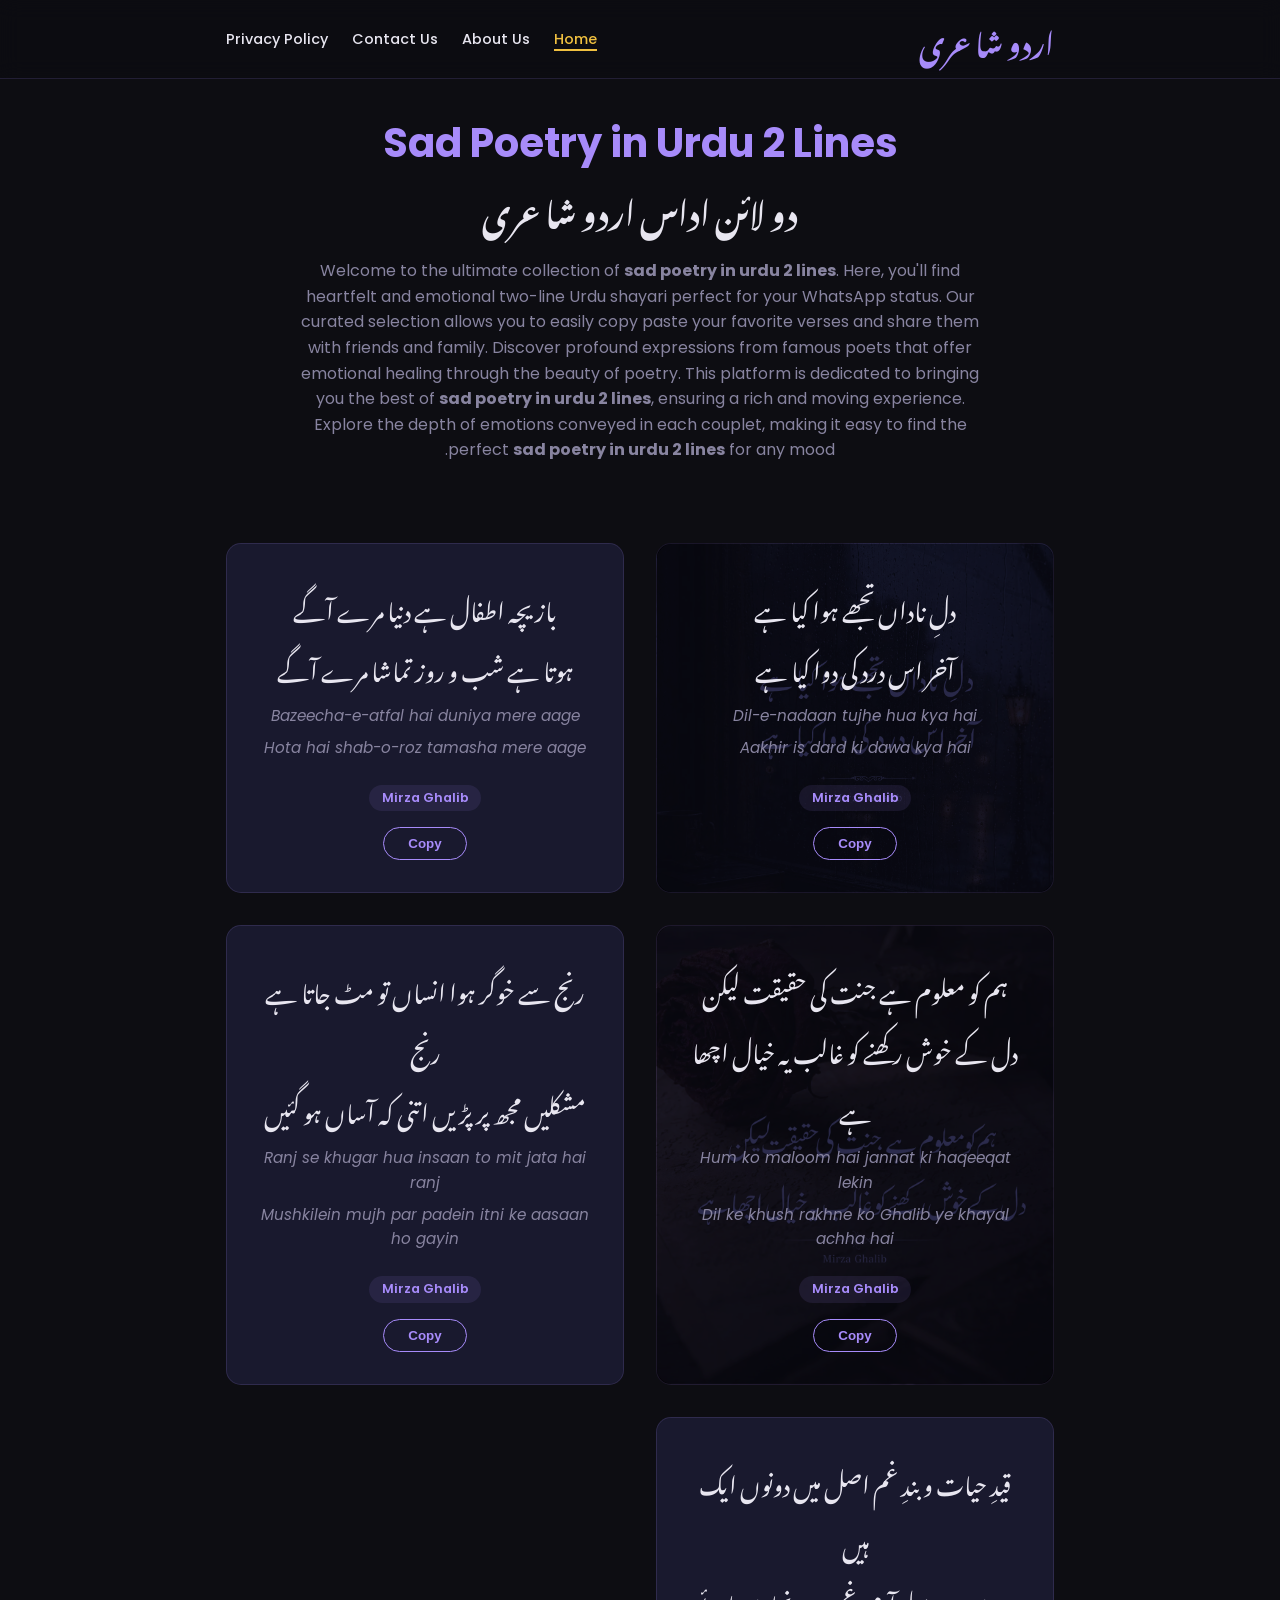
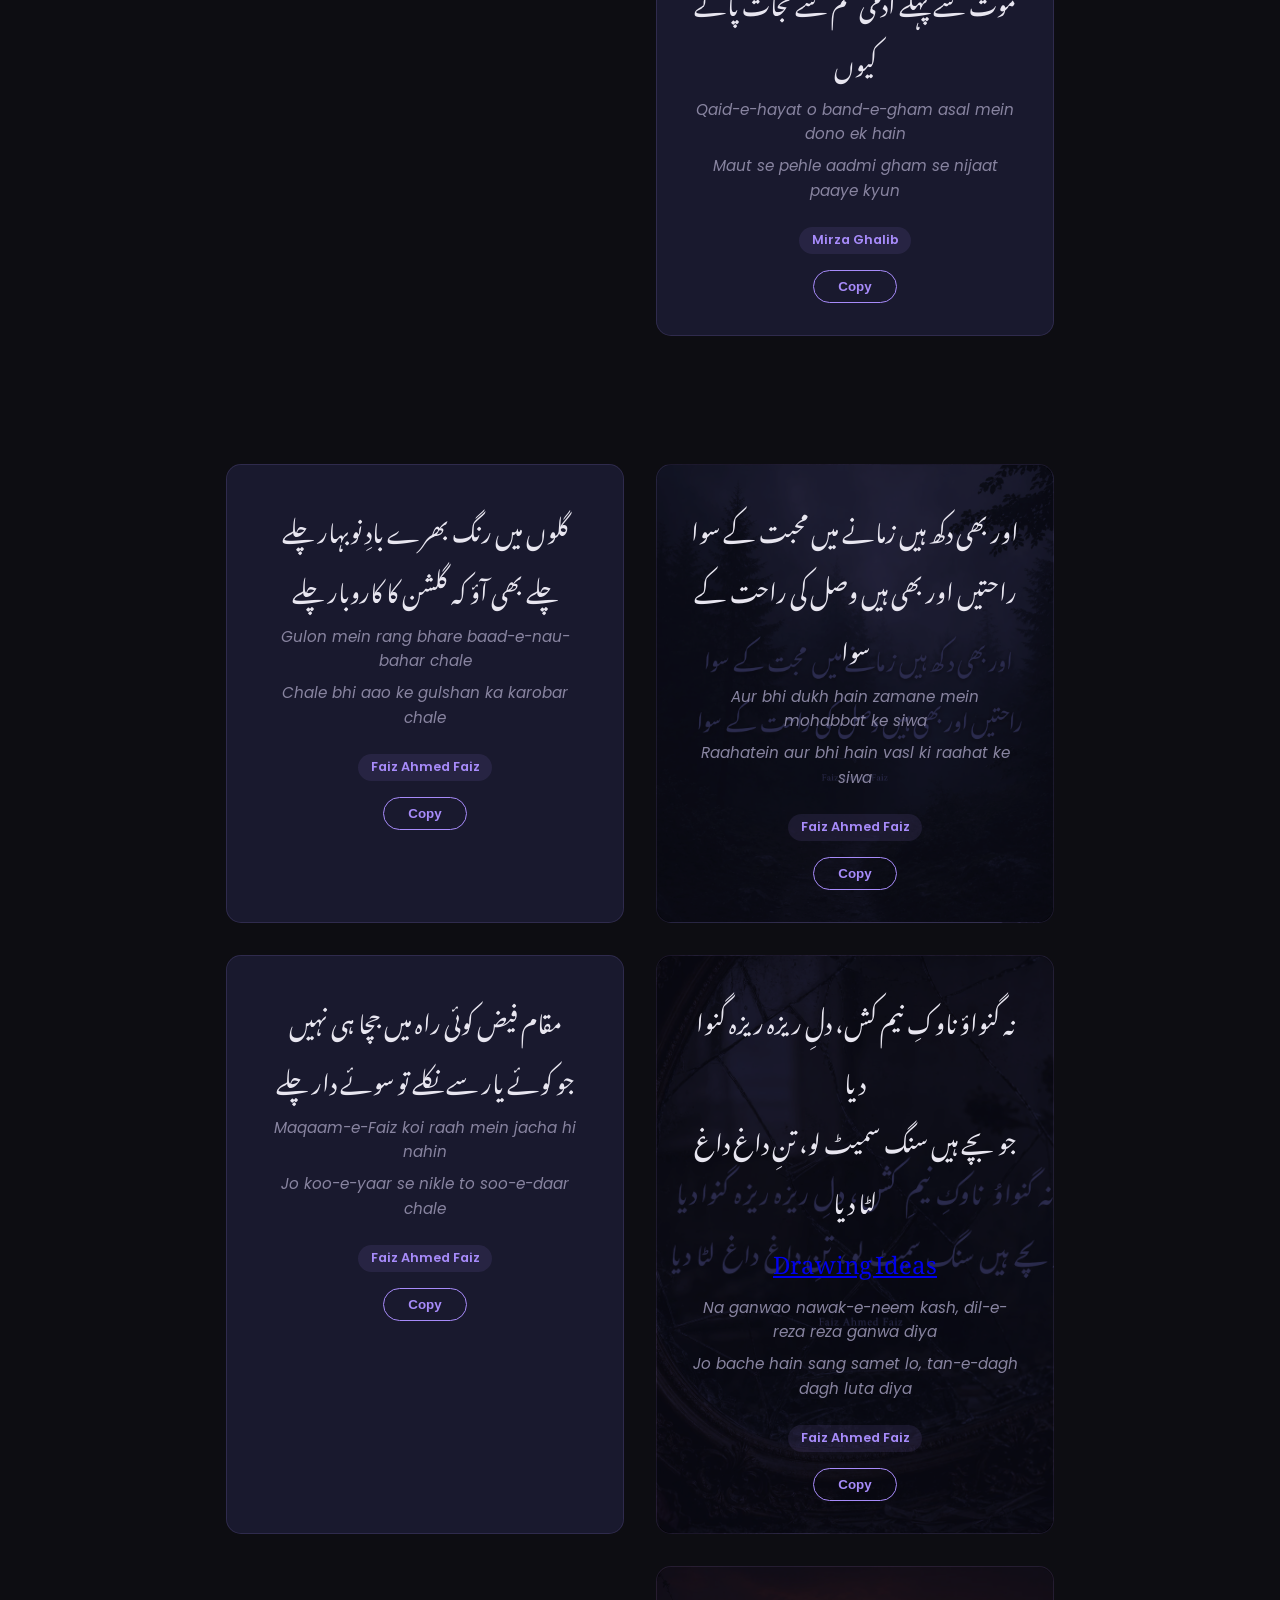
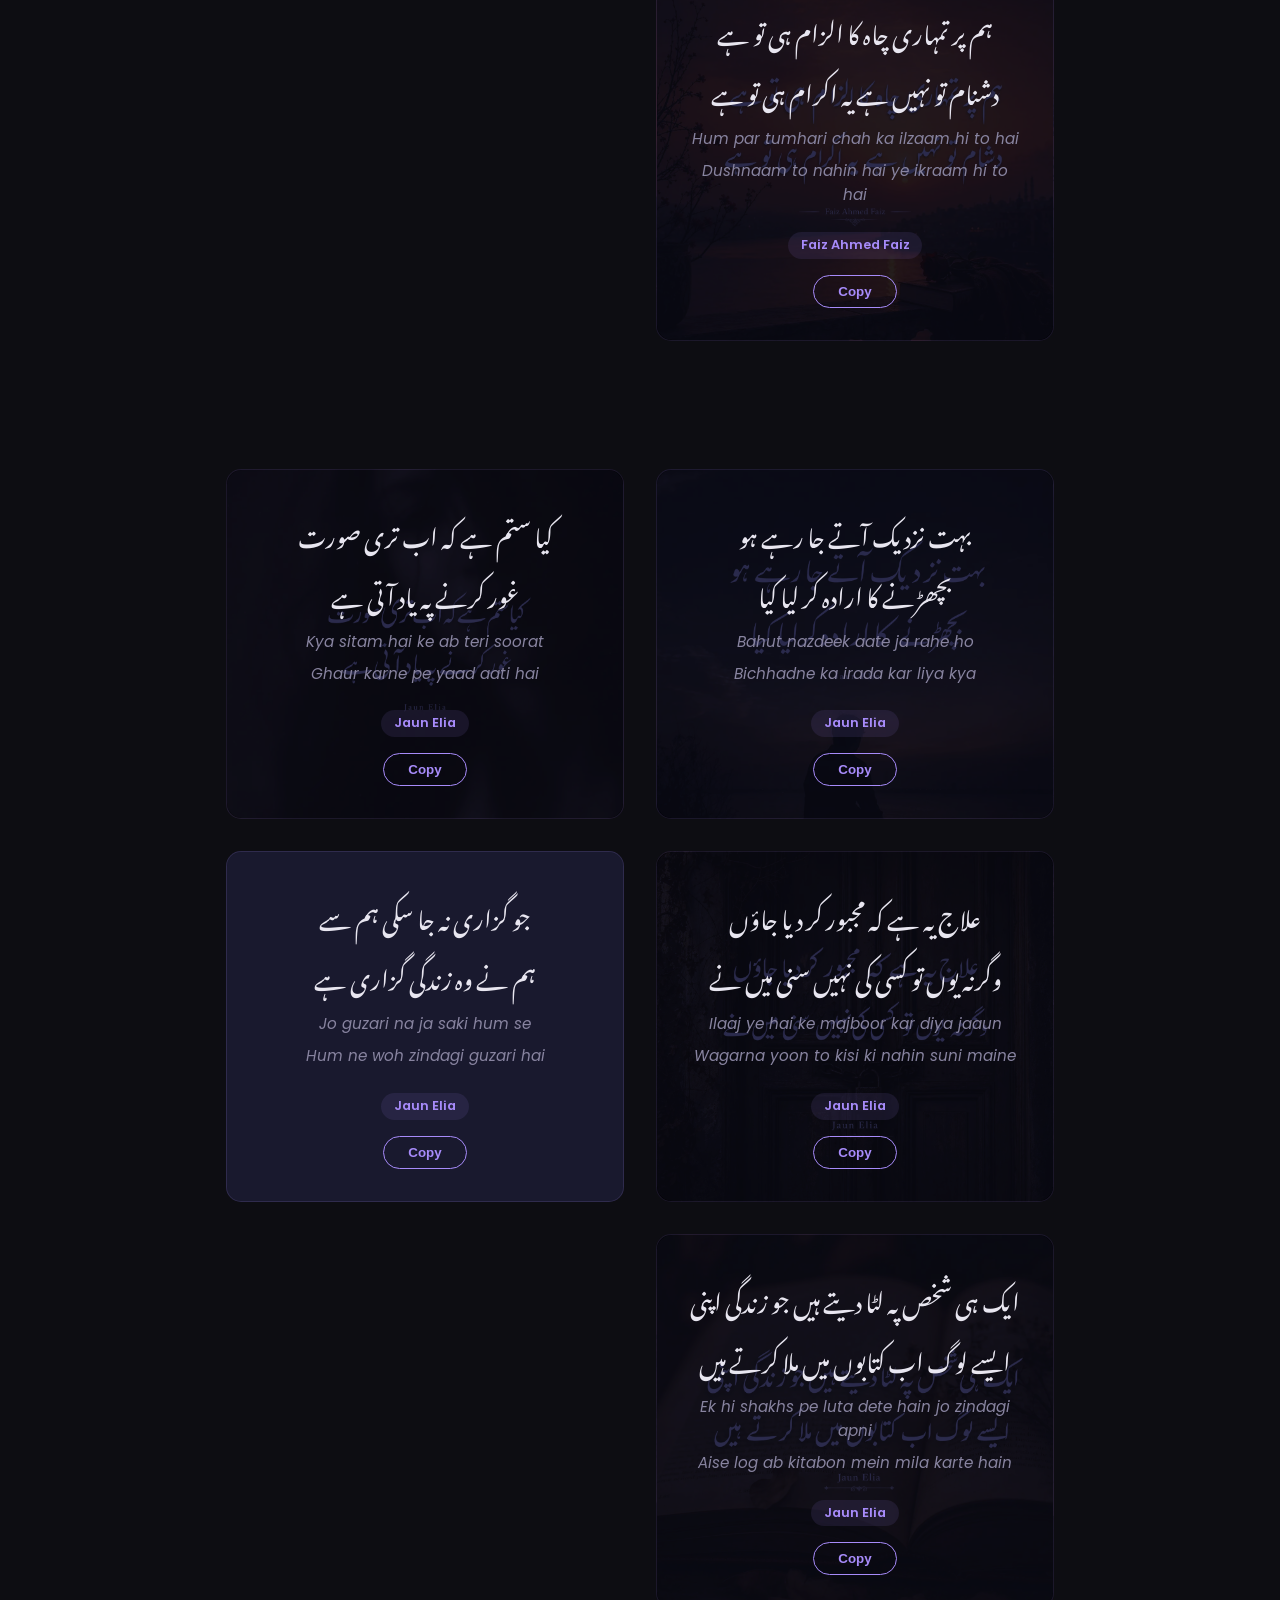
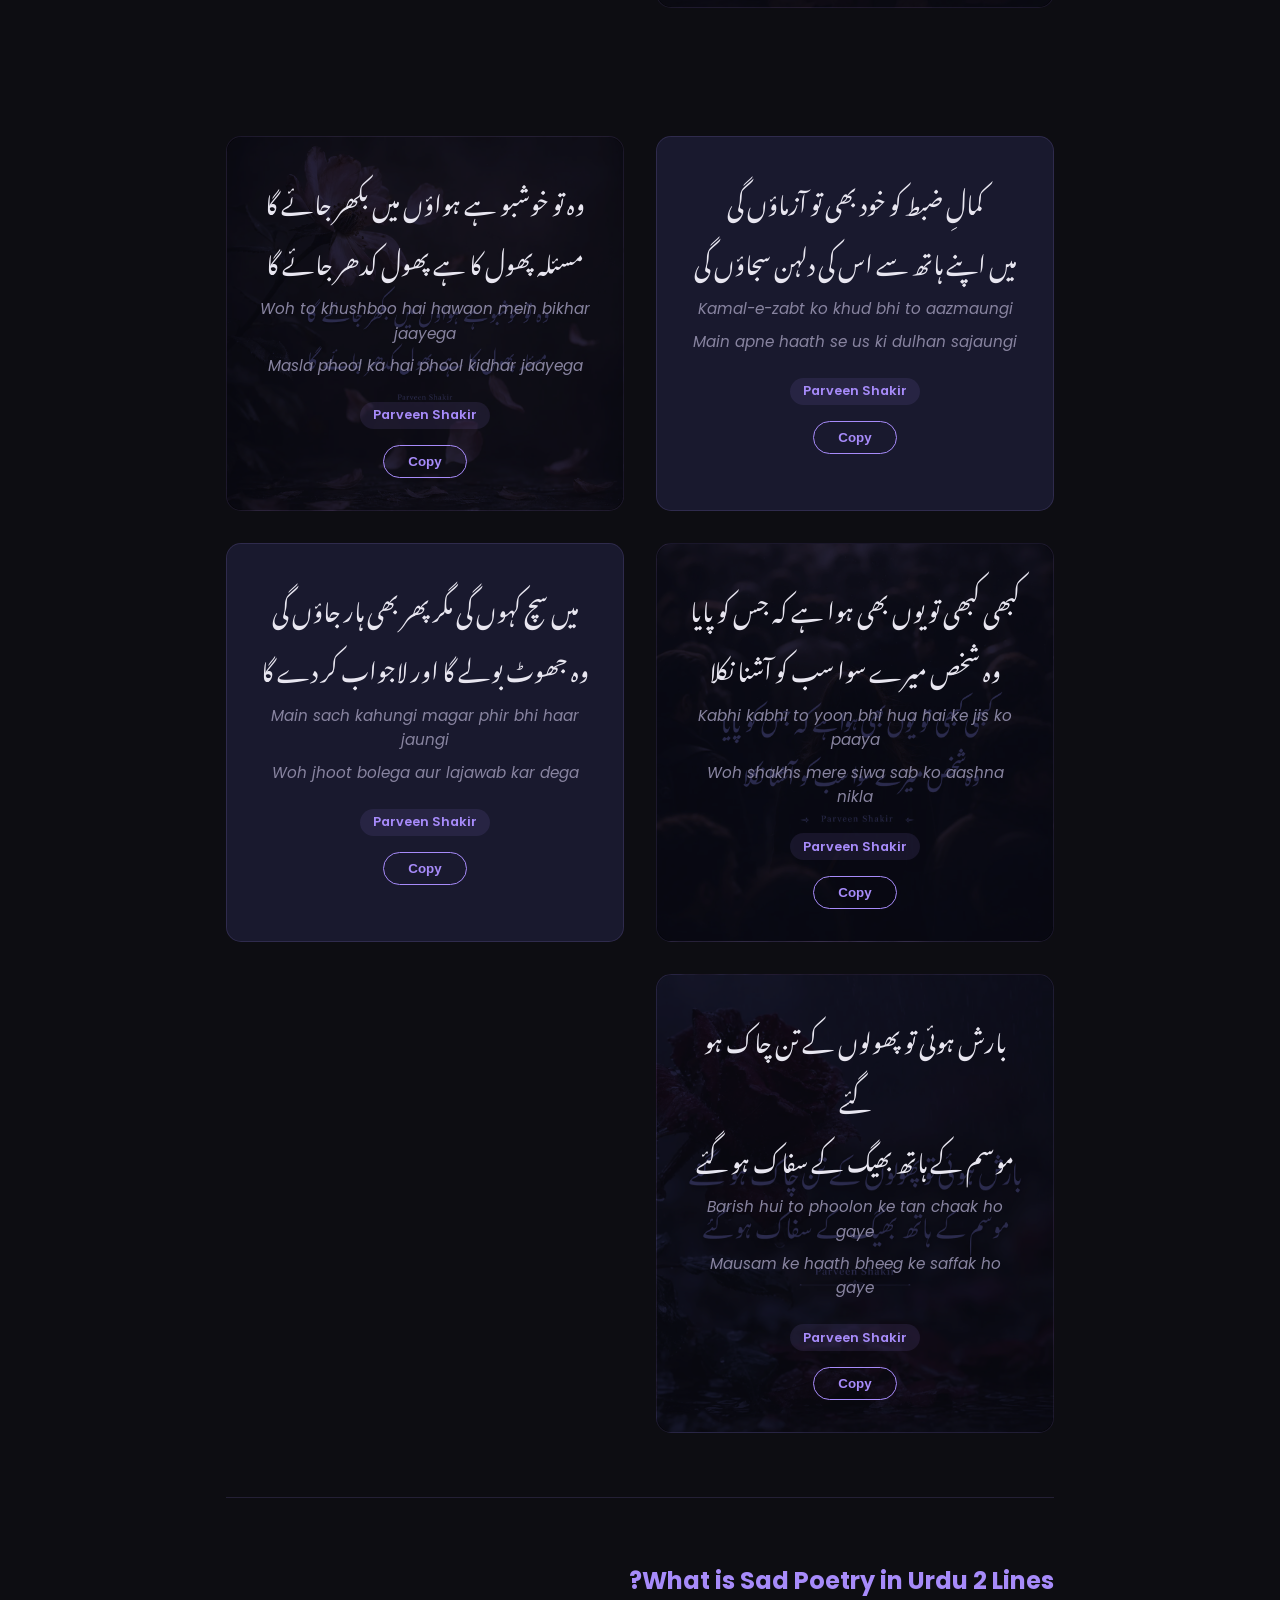
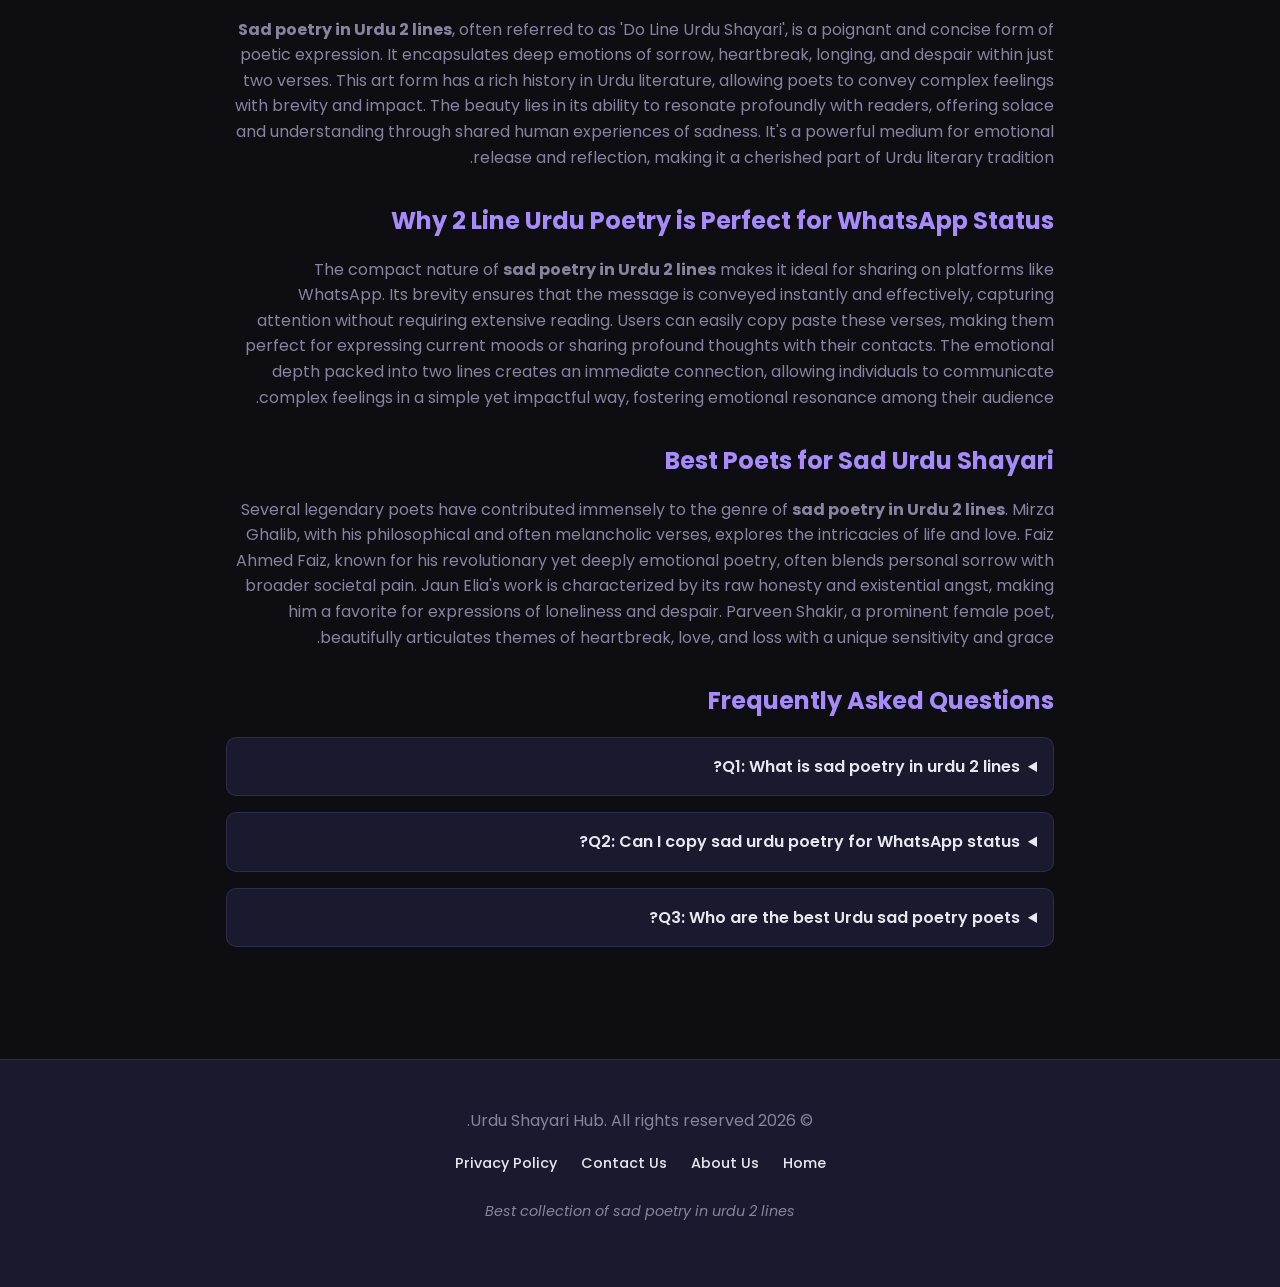
==== commit 36e43fe1: "Update index.html" ====
--- a/index.html
+++ b/index.html
@@ -218,6 +218,7 @@
                     <img src="poetry_8.webp" alt="Sad poetry in Urdu 2 lines by Faiz Ahmed Faiz - Na ganwao nawak-e-neem kash" style="display: none;">
                     <p class="urdu-text">نہ گنواؤ ناوکِ نیم کش، دلِ ریزہ ریزہ گنوا دیا</p>
                     <p class="urdu-text">جو بچے ہیں سنگ سمیٹ لو، تنِ داغ داغ لٹا دیا</p>
+                     <p class="urdu-text"><a href="https://drawingideas-net.com/"> Drawing Ideas </a></p>
                     <p class="roman-urdu">Na ganwao nawak-e-neem kash, dil-e-reza reza ganwa diya</p>
                     <p class="roman-urdu">Jo bache hain sang samet lo, tan-e-dagh dagh luta diya</p>
                     <span class="poet-badge">Faiz Ahmed Faiz</span>
